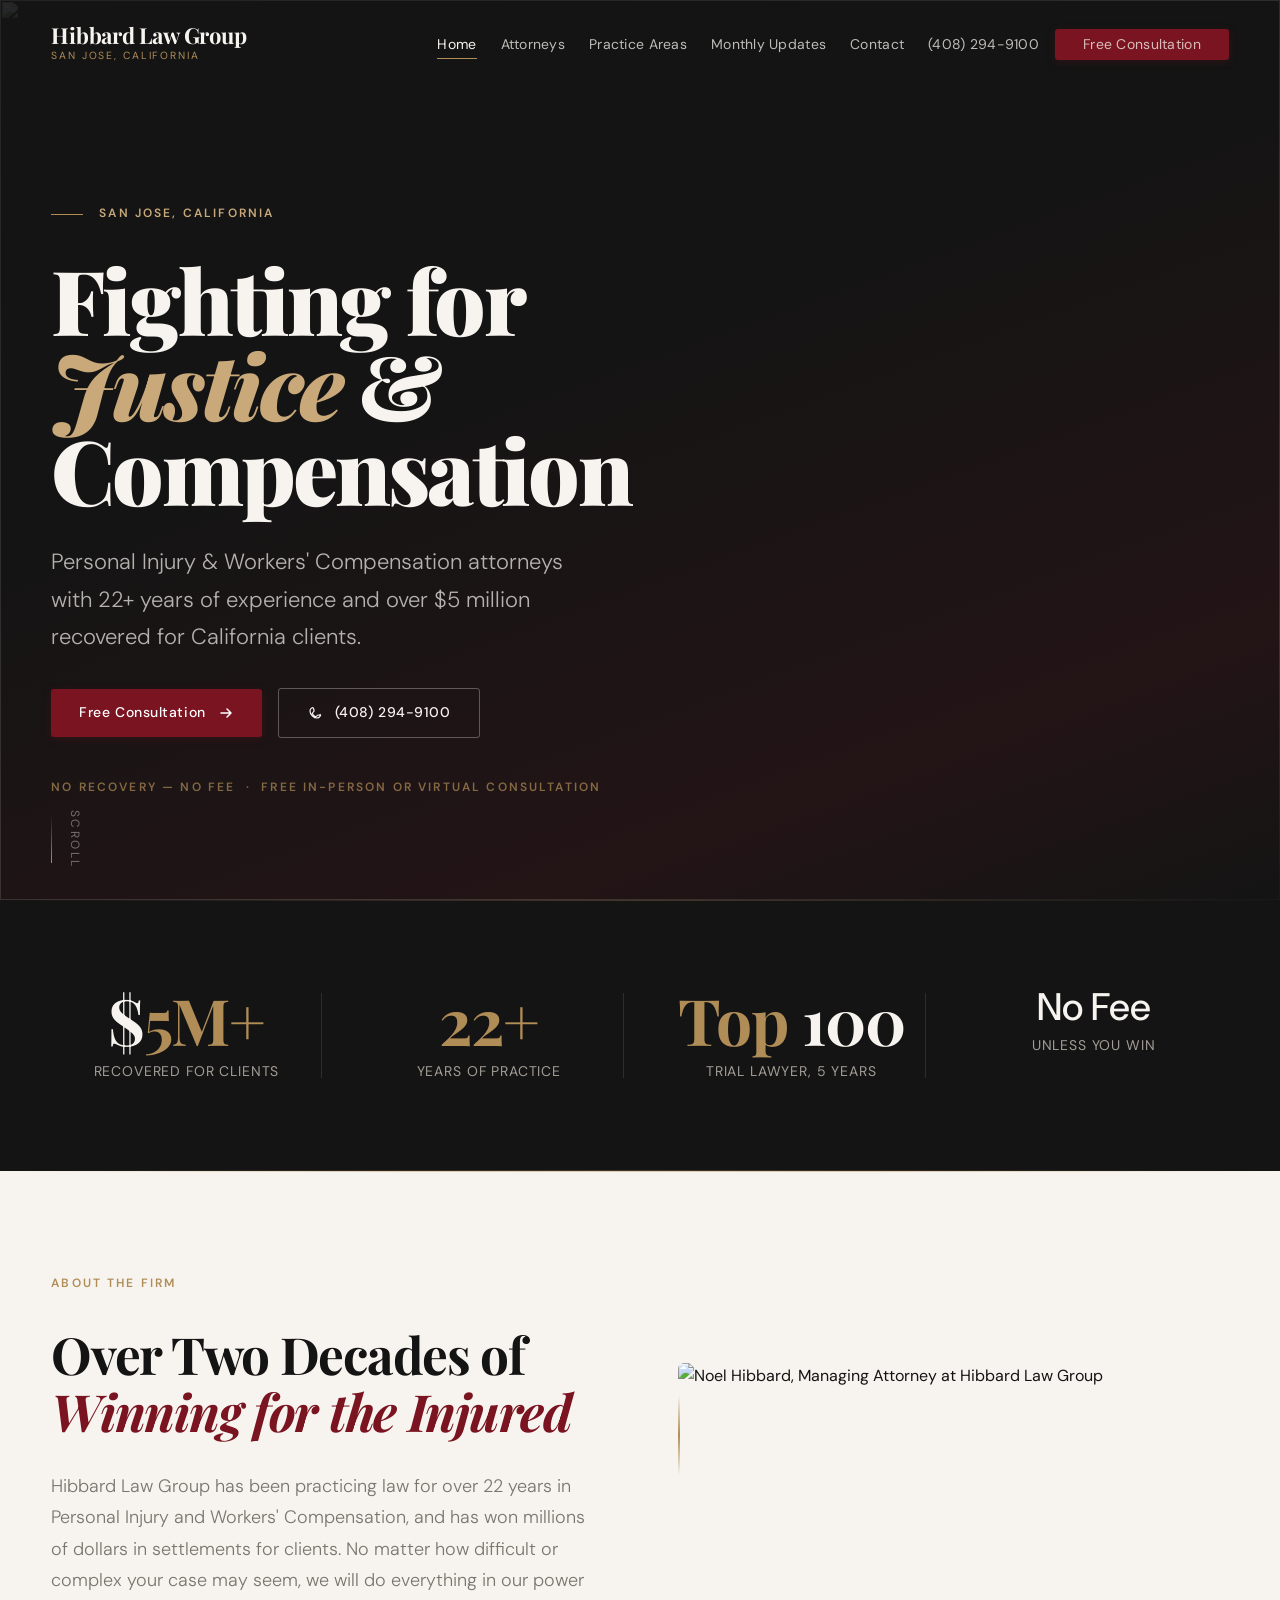
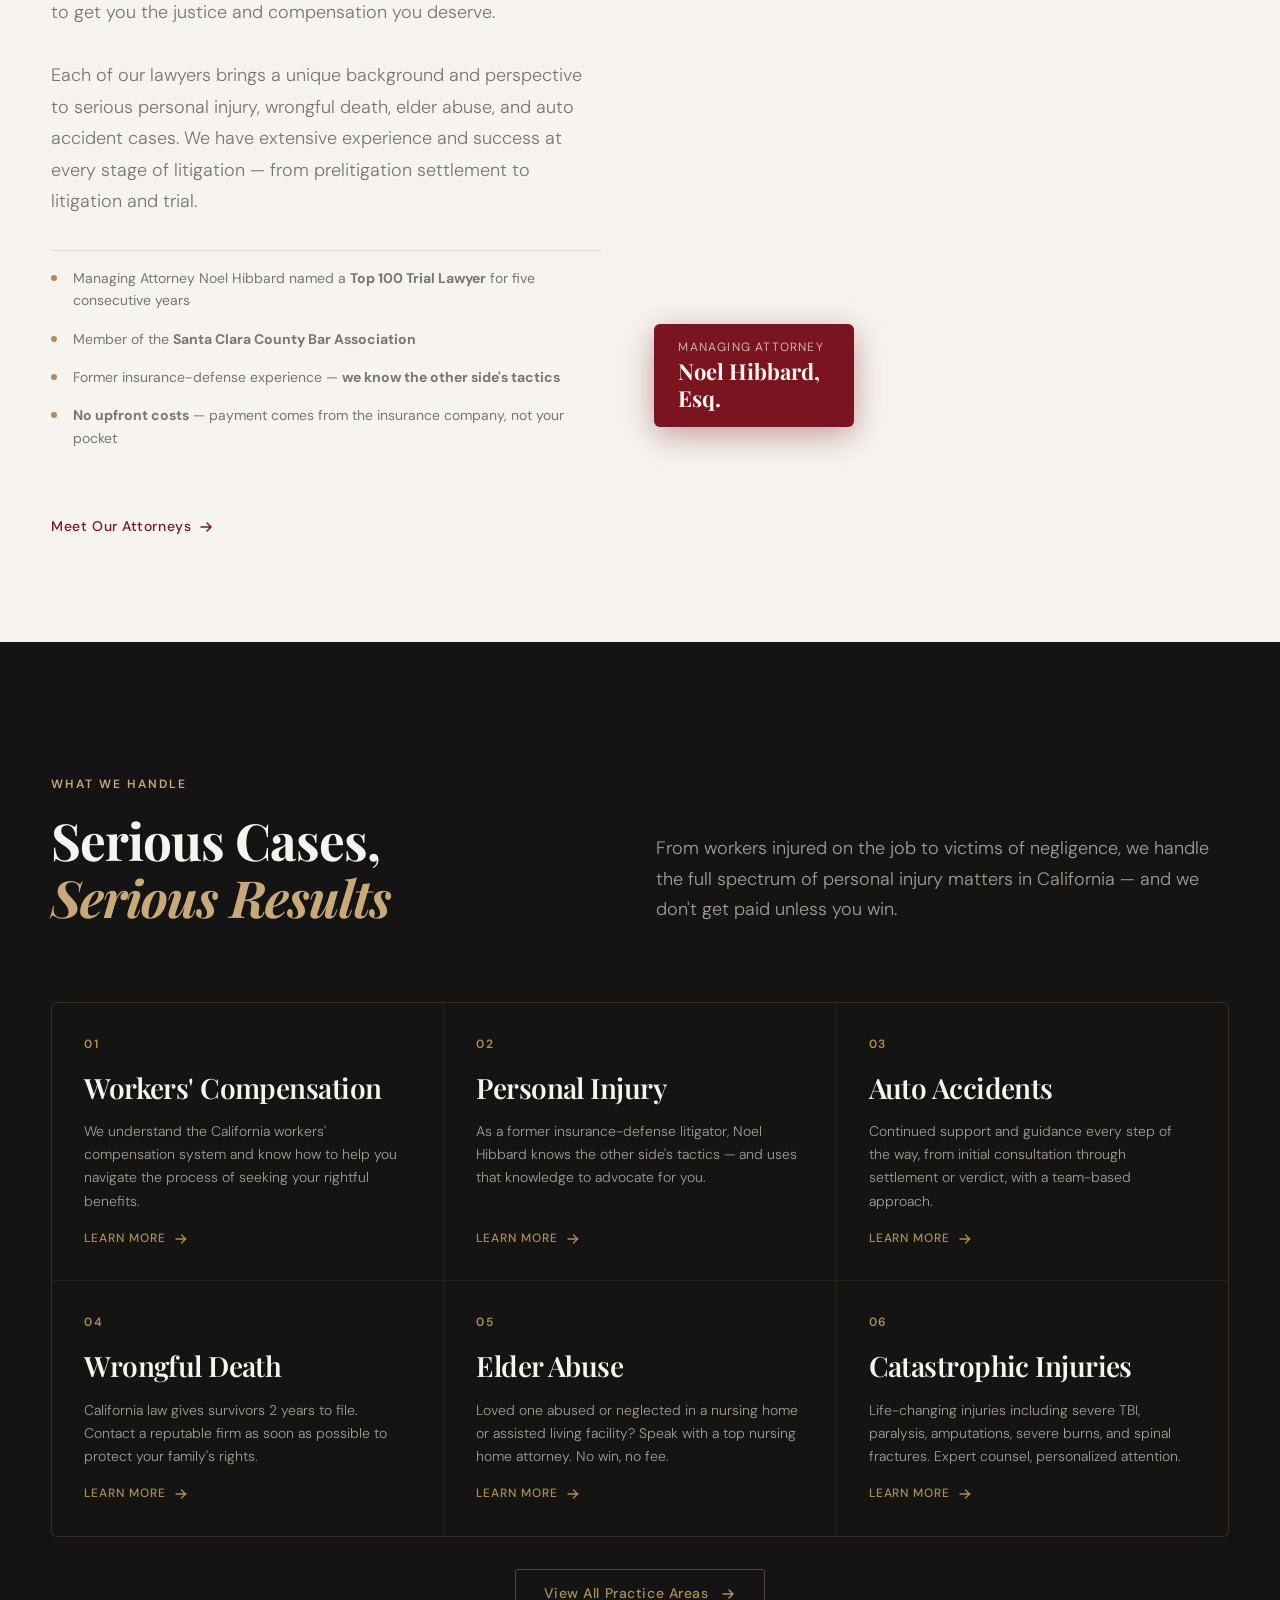
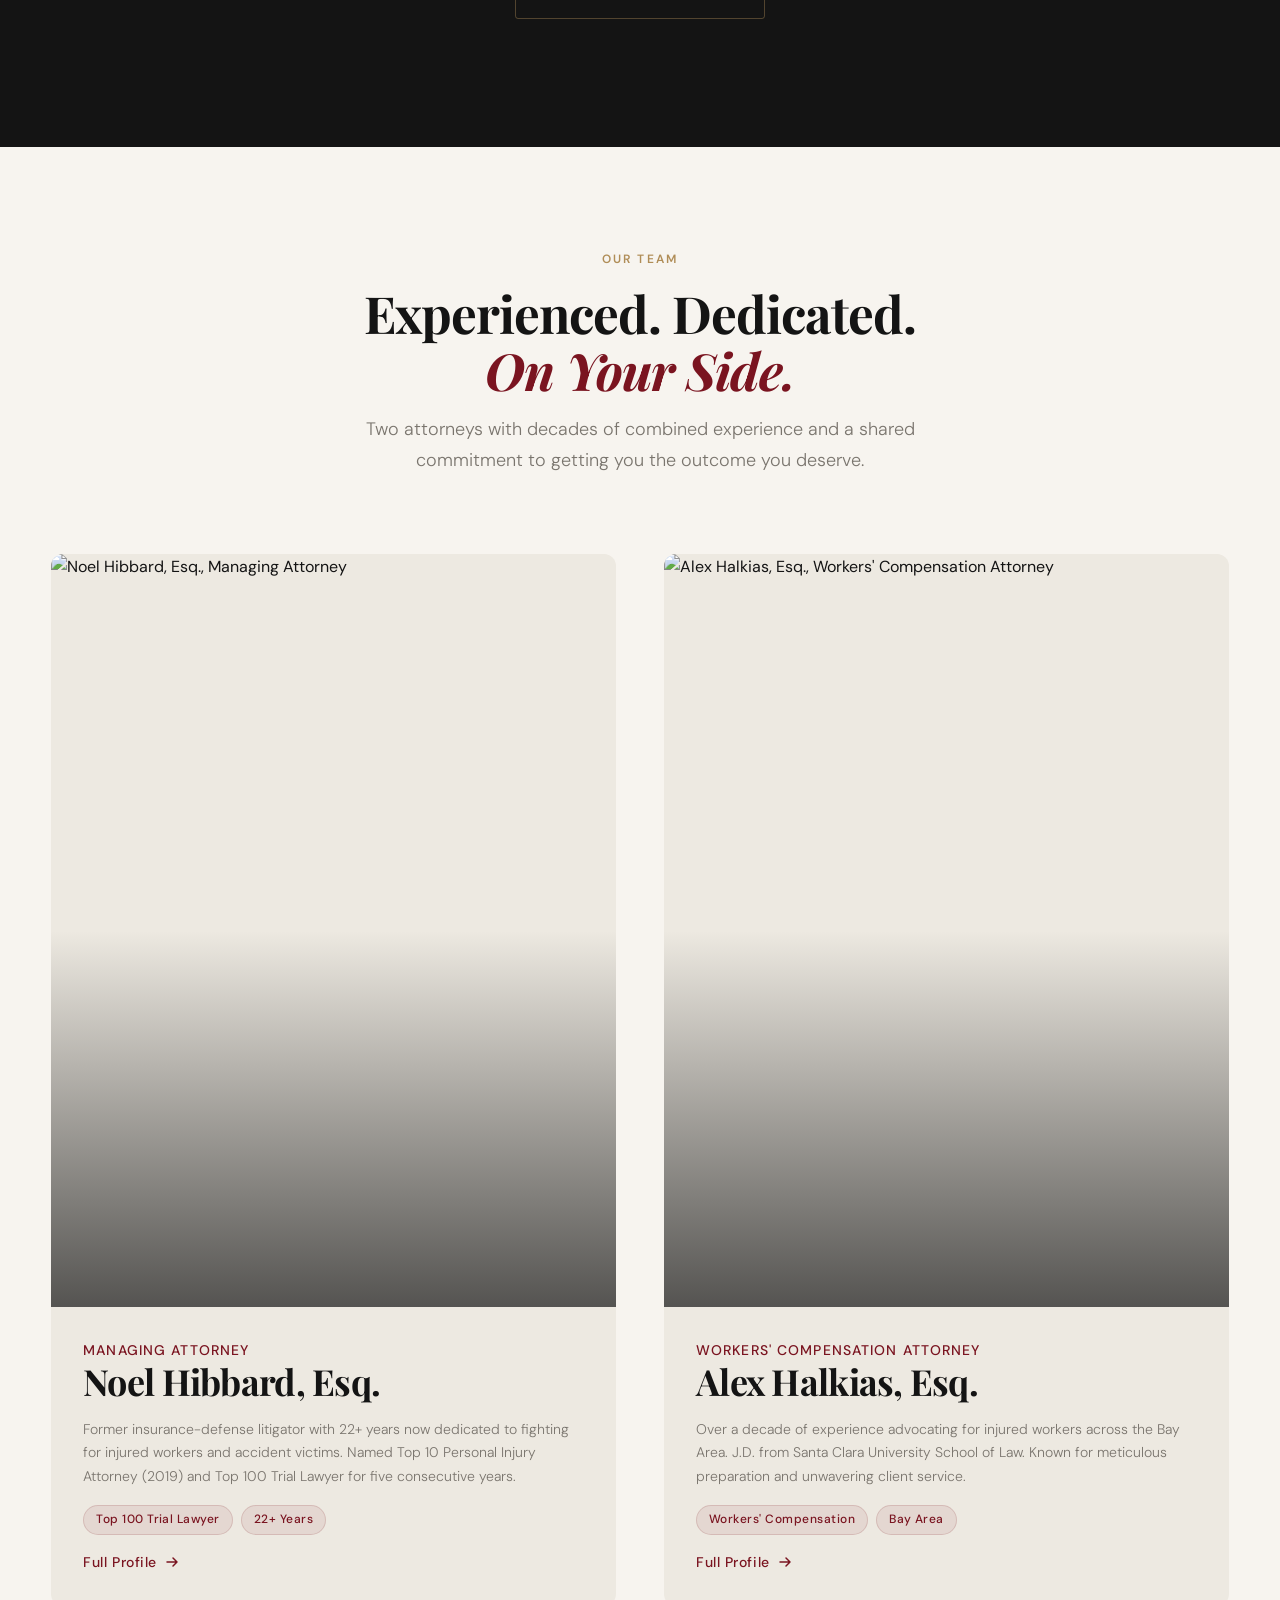
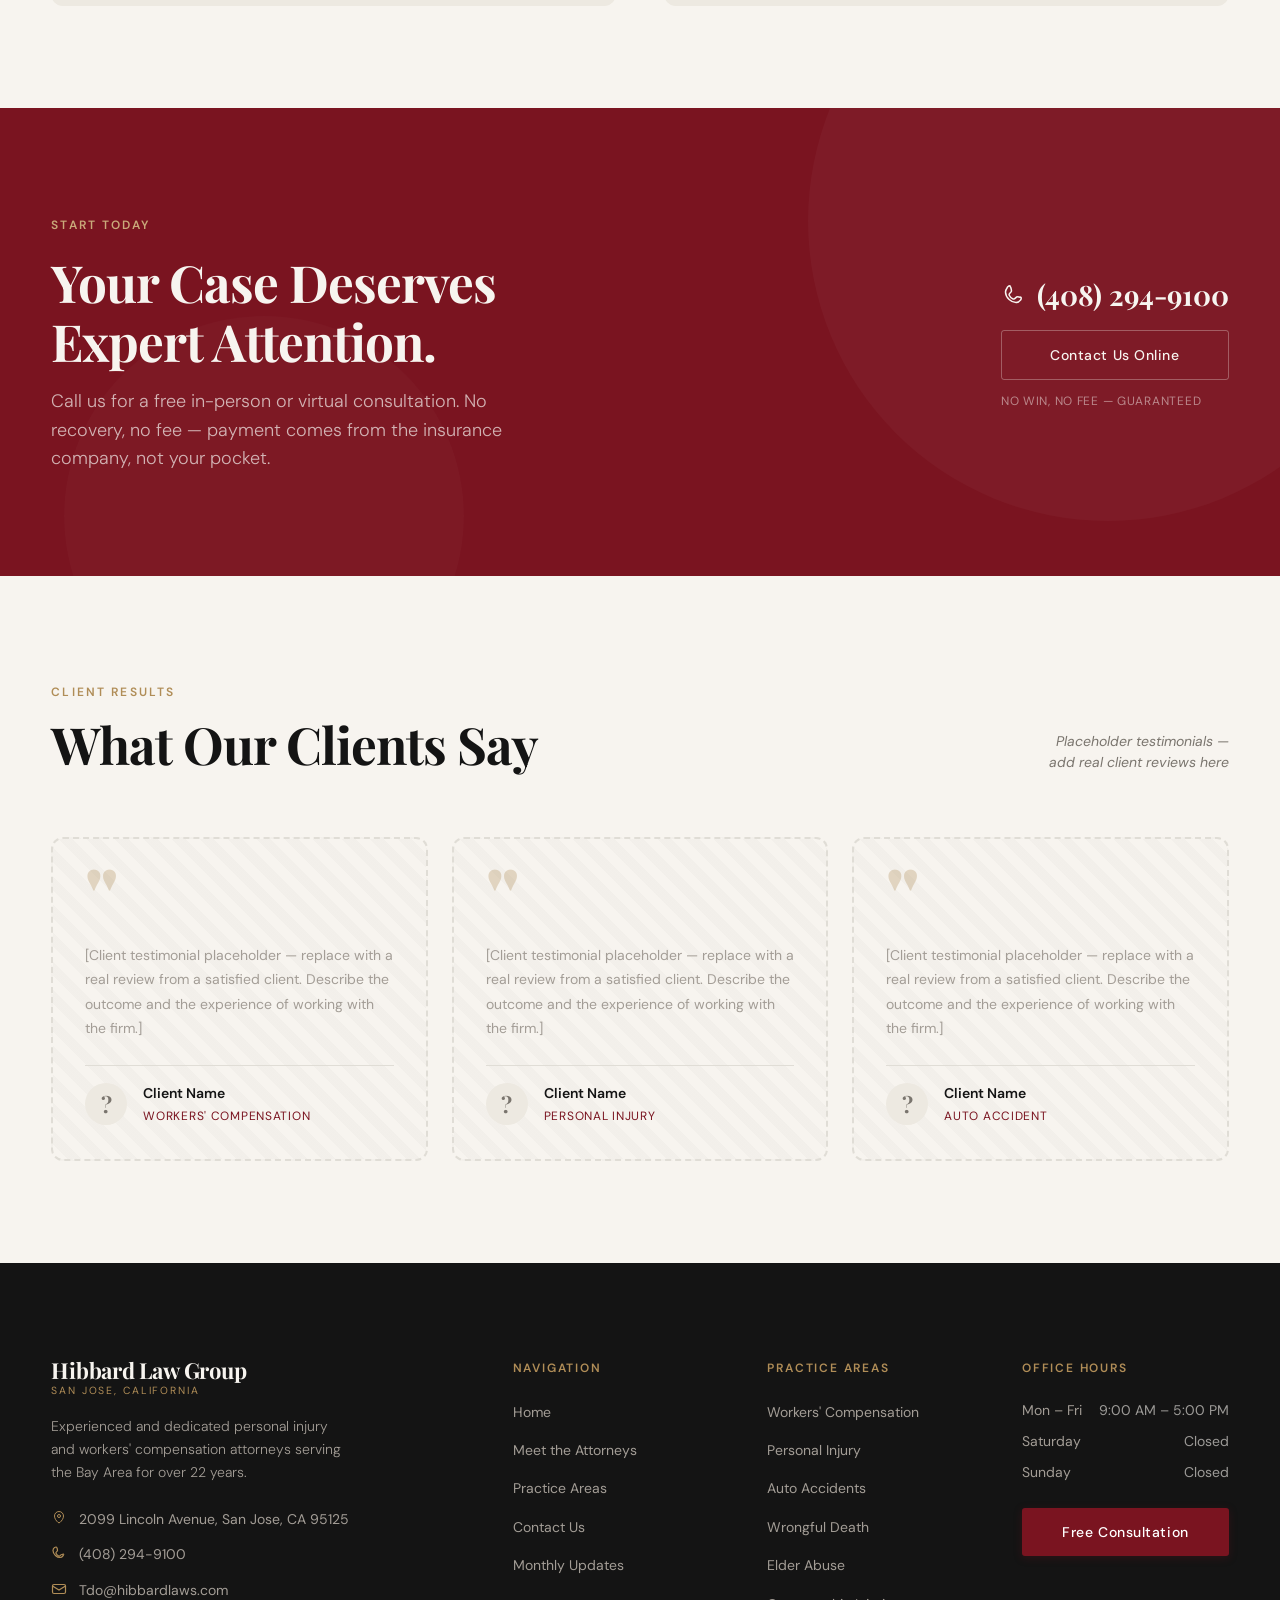
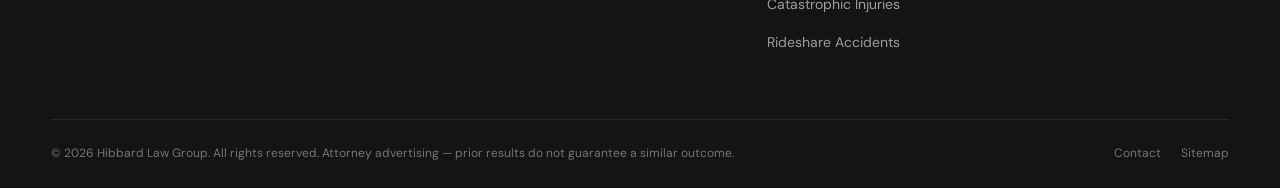
==== index.html @ 16dc1a07 "Add missing pages and Contact to nav - Create 3 missing blog article pages (car accident, Top 100 aw" ====
<!DOCTYPE html>
<html lang="en">
<head>
  <meta charset="UTF-8" />
  <meta name="viewport" content="width=device-width, initial-scale=1.0" />
  <meta http-equiv="X-UA-Compatible" content="IE=edge" />

  <title>Hibbard Law Group | Personal Injury &amp; Workers' Compensation — San Jose, CA</title>
  <meta name="description" content="Hibbard Law Group — 22+ years fighting for injured workers and accident victims in San Jose, California. Over $5 million recovered. Free consultation. No fee unless you win." />

  <!-- Open Graph -->
  <meta property="og:type"        content="website" />
  <meta property="og:url"         content="https://hibbardlaws.com/" />
  <meta property="og:title"       content="Hibbard Law Group | Personal Injury &amp; Workers' Compensation" />
  <meta property="og:description" content="22+ years fighting for injured workers and accident victims in San Jose, CA. Over $5M recovered. Free consultation." />
  <meta property="og:image"       content="https://img1.wsimg.com/isteam/ip/673ad72d-0a72-48b0-9adf-d62e53914345/Screenshot%202024-09-29%20at%209.07.46%E2%80%AFAM.png" />

  <!-- Twitter Card -->
  <meta name="twitter:card"        content="summary_large_image" />
  <meta name="twitter:title"       content="Hibbard Law Group | Personal Injury &amp; Workers' Compensation" />
  <meta name="twitter:description" content="22+ years fighting for injured workers in San Jose, CA. Over $5M recovered. Free consultation." />

  <link rel="canonical" href="https://hibbardlaws.com/" />

  <!-- Favicon (replace with actual) -->
  <link rel="icon" type="image/svg+xml" href="data:image/svg+xml,<svg xmlns='http://www.w3.org/2000/svg' viewBox='0 0 100 100'><rect width='100' height='100' rx='8' fill='%237A1420'/><text y='.9em' font-size='80' text-anchor='middle' x='50' fill='white' font-family='Georgia,serif' font-weight='700'>H</text></svg>" />

  <!-- CSS -->
  <link rel="stylesheet" href="assets/css/styles.css" />

  <!-- JSON-LD Schema -->
  <script type="application/ld+json">
  {
    "@context": "https://schema.org",
    "@type": "LegalService",
    "name": "Hibbard Law Group",
    "description": "Personal Injury and Workers' Compensation law firm serving the San Jose Bay Area for over 22 years.",
    "url": "https://hibbardlaws.com",
    "telephone": "+1-408-294-9100",
    "email": "Tdo@hibbardlaws.com",
    "address": {
      "@type": "PostalAddress",
      "streetAddress": "2099 Lincoln Avenue",
      "addressLocality": "San Jose",
      "addressRegion": "CA",
      "postalCode": "95125",
      "addressCountry": "US"
    },
    "openingHoursSpecification": [
      {
        "@type": "OpeningHoursSpecification",
        "dayOfWeek": ["Monday","Tuesday","Wednesday","Thursday","Friday"],
        "opens": "09:00",
        "closes": "17:00"
      }
    ],
    "areaServed": {
      "@type": "State",
      "name": "California"
    },
    "priceRange": "No Win, No Fee",
    "knowsAbout": ["Personal Injury","Workers Compensation","Wrongful Death","Auto Accidents","Elder Abuse"],
    "founder": {
      "@type": "Attorney",
      "name": "Noel Hibbard",
      "honorificSuffix": "Esq."
    }
  }
  </script>
</head>
<body>

  <!-- Custom Cursor -->

  </div>

  <!-- ── HEADER ── -->
  <header class="site-header" role="banner">
    <div class="container">
      <div class="site-header__inner">

        <a href="/" class="site-header__logo" aria-label="Hibbard Law Group — Home">
          <span class="logo-wordmark">Hibbard Law Group</span>
          <span class="logo-sub">San Jose, California</span>
        </a>

        <nav class="site-nav" aria-label="Primary navigation">
          <ul class="nav-links" role="list">
            <li><a href="/">Home</a></li>

            <li class="nav-dropdown">
              <a href="/attorneys/" aria-haspopup="true">Attorneys</a>
              <div class="nav-dropdown__menu" role="menu">
                <a href="/attorneys/#noel" role="menuitem">Noel Hibbard, Esq.</a>
                <a href="/attorneys/#alex" role="menuitem">Alex Halkias, Esq.</a>
              </div>
            </li>

            <li class="nav-dropdown">
              <a href="/practice-areas/" aria-haspopup="true">Practice Areas</a>
              <div class="nav-dropdown__menu" role="menu">
                <a href="/practice-areas/#workers-comp" role="menuitem">Workers' Compensation</a>
                <a href="/practice-areas/#personal-injury" role="menuitem">Personal Injuries</a>
              </div>
            </li>

            <li><a href="/blog/">Monthly Updates</a></li>
            <li><a href="/contact/">Contact</a></li>

          <div class="header-cta">
            <a href="tel:+14082949100" class="header-phone" aria-label="Call Hibbard Law Group">(408) 294-9100</a>
            <a href="/contact/" class="btn btn--primary">Free Consultation</a>
          </div>

          <button class="hamburger" aria-label="Open navigation menu" aria-expanded="false" aria-controls="mobile-nav">
            <span class="hamburger__line" aria-hidden="true"></span>
            <span class="hamburger__line" aria-hidden="true"></span>
            <span class="hamburger__line" aria-hidden="true"></span>
          </button>
        </nav>

      </div>
    </div>
  </header>

  <!-- ── MOBILE NAV ── -->
  <div class="mobile-nav" id="mobile-nav" role="dialog" aria-label="Navigation menu">
    <div class="mobile-nav__backdrop"></div>
    <div class="mobile-nav__panel">
      <nav aria-label="Mobile navigation">
        <ul class="mobile-nav__links" role="list">
          <li>
            <a href="/" class="mobile-nav__link">Home</a>
          </li>
          <li>
            <a href="/attorneys/" class="mobile-nav__link">Attorneys</a>
            <div class="mobile-nav__sub">
              <a href="/attorneys/#noel">Noel Hibbard, Esq.</a>
              <a href="/attorneys/#alex">Alex Halkias, Esq.</a>
            </div>
          </li>
          <li>
            <a href="/practice-areas/" class="mobile-nav__link">Practice Areas</a>
            <div class="mobile-nav__sub">
              <a href="/practice-areas/#workers-comp">Workers' Compensation</a>
              <a href="/practice-areas/#personal-injury">Personal Injuries</a>
            </div>
          </li>
          <li>
            <a href="/blog/" class="mobile-nav__link">Monthly Updates</a>
          </li>
          <li>
            <a href="/contact/" class="mobile-nav__link">Contact</a>
          </li>
        </ul>
      </nav>
      <div class="mobile-nav__footer">
        <a href="tel:+14082949100">(408) 294-9100</a>
        <a href="/contact/" class="btn btn--primary" style="width:100%;justify-content:center;">Free Consultation</a>
      </div>
    </div>
  </div>

  <main id="main-content">

    <!-- ── HERO ── -->
    <section class="hero" aria-label="Hero">
      <div class="hero__bg">
        <!-- Replace with high-resolution firm photo -->
        <img
          class="hero__bg-img"
          src="https://img1.wsimg.com/isteam/ip/673ad72d-0a72-48b0-9adf-d62e53914345/Screenshot%202024-09-29%20at%209.07.46%E2%80%AFAM.png"
          alt=""
          role="presentation"
          loading="eager"
        />
        <div class="hero__bg-gradient" aria-hidden="true"></div>
      </div>

      <div class="hero__content">
        <div class="container">
          <div class="hero__inner">

            <div class="hero__eyebrow hero-reveal">
              <span class="eyebrow eyebrow--light">San Jose, California</span>
            </div>

            <h1 class="hero__headline hero-reveal">
              Fighting for<br />
              <em>Justice</em> &amp;<br />
              Compensation
            </h1>

            <p class="hero__subhead hero-reveal">
              Personal Injury &amp; Workers' Compensation attorneys with 22+ years of experience and over $5&nbsp;million recovered for California clients.
            </p>

            <div class="hero__cta hero-reveal">
              <a href="/contact/" class="btn btn--primary">
                Free Consultation
                <svg width="16" height="16" viewBox="0 0 16 16" fill="none" aria-hidden="true">
                  <path d="M3 8h10M9 4l4 4-4 4" stroke="currentColor" stroke-width="1.5" stroke-linecap="round" stroke-linejoin="round"/>
                </svg>
              </a>
              <a href="tel:+14082949100" class="btn btn--ghost">
                <svg width="16" height="16" viewBox="0 0 16 16" fill="none" aria-hidden="true">
                  <path d="M13.5 10.5c-.8-.3-1.6-.5-2.4-.5-.4 0-.7.3-1.2.8-.5.5-.8.8-1.2.8-.1 0-.3 0-.5-.1C7 11 6 10 5.5 8.8c-.1-.2-.1-.4-.1-.5 0-.4.3-.7.8-1.2.5-.5.8-.8.8-1.2 0-.8-.2-1.6-.5-2.4-.3-.7-.9-1-.5-1-.5 0-1 .2-1.4.6C3.9 3.5 3 4.5 3 6c0 3.9 4.1 7 7 7 1.5 0 2.5-.9 3-1.6.4-.4.5-.9.5-1.4 0 .5-.3-1-.5-.5z" stroke="currentColor" stroke-width="1.2" stroke-linecap="round" stroke-linejoin="round"/>
                </svg>
                (408) 294-9100
              </a>
            </div>

            <p class="eyebrow hero-reveal" style="color:rgba(176,141,87,0.7);margin-top:0.5rem;">
              No Recovery — No Fee &nbsp;·&nbsp; Free In-Person or Virtual Consultation
            </p>

          </div>
        </div>
      </div>

      <div class="hero__scroll" aria-hidden="true">
        <div class="hero__scroll-line"></div>
        <span class="hero__scroll-text">Scroll</span>
      </div>
    </section>

    <!-- ── STATS BAND ── -->
    <section class="stats-band" aria-label="Firm statistics">
      <div class="container">
        <div class="stats-grid gsap-stagger">

          <div class="stat-item gsap-stagger-child">
            <div class="stat-number">
              $<span data-count="5" data-suffix="M+" data-decimals="0">0</span>
            </div>
            <div class="stat-label">Recovered for Clients</div>
          </div>

          <div class="stat-item gsap-stagger-child">
            <div class="stat-number">
              <span data-count="22" data-suffix="+" data-decimals="0">0</span>
            </div>
            <div class="stat-label">Years of Practice</div>
          </div>

          <div class="stat-item gsap-stagger-child">
            <div class="stat-number">
              <span class="text-gold">Top</span>&nbsp;100
            </div>
            <div class="stat-label">Trial Lawyer, 5 Years</div>
          </div>

          <div class="stat-item gsap-stagger-child">
            <div class="stat-number" style="font-size:clamp(1.5rem,3vw,2.5rem);font-family:var(--sans);font-weight:500;letter-spacing:0;">No Fee</div>
            <div class="stat-label">Unless You Win</div>
          </div>

        </div>
      </div>
    </section>

    <!-- ── GOLD HAIRLINE ── -->
    <div class="hairline gsap-hairline" aria-hidden="true"></div>

    <!-- ── ABOUT ── -->
    <section class="about section" id="about" aria-labelledby="about-heading">
      <div class="container">
        <div class="about__grid">

          <div class="about__text-col">
            <span class="eyebrow gsap-reveal">About the Firm</span>

            <h2 class="about__headline gsap-reveal" id="about-heading">
              Over Two Decades of<br />
              <em>Winning for the Injured</em>
            </h2>

            <p class="about__body gsap-reveal">
              Hibbard Law Group has been practicing law for over 22 years in Personal Injury and Workers' Compensation, and has won millions of dollars in settlements for clients. No matter how difficult or complex your case may seem, we will do everything in our power to get you the justice and compensation you deserve.
            </p>

            <p class="about__body gsap-reveal">
              Each of our lawyers brings a unique background and perspective to serious personal injury, wrongful death, elder abuse, and auto accident cases. We have extensive experience and success at every stage of litigation — from prelitigation settlement to litigation and trial.
            </p>

            <div class="about__distinctions gsap-stagger" aria-label="Firm distinctions">
              <div class="distinction-item gsap-stagger-child">
                <div class="distinction-item__bullet" aria-hidden="true"></div>
                <span class="distinction-item__text">Managing Attorney Noel Hibbard named a <strong>Top 100 Trial Lawyer</strong> for five consecutive years</span>
              </div>
              <div class="distinction-item gsap-stagger-child">
                <div class="distinction-item__bullet" aria-hidden="true"></div>
                <span class="distinction-item__text">Member of the <strong>Santa Clara County Bar Association</strong></span>
              </div>
              <div class="distinction-item gsap-stagger-child">
                <div class="distinction-item__bullet" aria-hidden="true"></div>
                <span class="distinction-item__text">Former insurance-defense experience — <strong>we know the other side's tactics</strong></span>
              </div>
              <div class="distinction-item gsap-stagger-child">
                <div class="distinction-item__bullet" aria-hidden="true"></div>
                <span class="distinction-item__text"><strong>No upfront costs</strong> — payment comes from the insurance company, not your pocket</span>
              </div>
            </div>

            <div style="margin-top:var(--sp-8);" class="gsap-reveal">
              <a href="/attorneys/" class="btn-arrow">
                Meet Our Attorneys
                <svg width="16" height="16" viewBox="0 0 16 16" fill="none" aria-hidden="true">
                  <path d="M3 8h10M9 4l4 4-4 4" stroke="currentColor" stroke-width="1.5" stroke-linecap="round" stroke-linejoin="round"/>
                </svg>
              </a>
            </div>
          </div>

          <div class="about__img-col gsap-reveal">
            <div class="about__gold-line" aria-hidden="true"></div>
            <div class="about__img-frame">
              <!-- Replace with professional firm photo -->
              <img
                src="https://img1.wsimg.com/isteam/ip/673ad72d-0a72-48b0-9adf-d62e53914345/Screenshot%202024-09-29%20at%208.15.20%E2%80%AFAM.png"
                alt="Noel Hibbard, Managing Attorney at Hibbard Law Group"
                loading="lazy"
              />
            </div>
            <div class="about__img-badge" style="position:absolute;bottom:var(--sp-6);left:calc(-1 * var(--sp-6));max-width:200px;">
              <small>Managing Attorney</small>
              Noel Hibbard, Esq.
            </div>
          </div>

        </div>
      </div>
    </section>

    <!-- ── PRACTICE AREAS ── -->
    <section class="practice section--lg" id="practice-areas" aria-labelledby="practice-heading">
      <div class="container">

        <div class="practice__header">
          <div>
            <span class="eyebrow eyebrow--light gsap-reveal">What We Handle</span>
            <h2 class="practice__headline gsap-reveal" id="practice-heading" style="color:var(--parchment);margin-top:var(--sp-4);">
              Serious Cases,<br /><em style="color:var(--gold-light);">Serious Results</em>
            </h2>
          </div>
          <p class="practice__desc gsap-reveal">
            From workers injured on the job to victims of negligence, we handle the full spectrum of personal injury matters in California — and we don't get paid unless you win.
          </p>
        </div>

        <div class="practice-grid gsap-stagger" role="list">

          <article class="practice-card gsap-stagger-child" role="listitem">
            <div class="practice-card__num">01</div>
            <h3 class="practice-card__title">Workers' Compensation</h3>
            <p class="practice-card__body">We understand the California workers' compensation system and know how to help you navigate the process of seeking your rightful benefits.</p>
            <a href="/practice-areas/#workers-comp" class="practice-card__link" aria-label="Learn more about Workers' Compensation">
              Learn more
              <svg width="14" height="14" viewBox="0 0 14 14" fill="none" aria-hidden="true">
                <path d="M2 7h10M7.5 3l4 4-4 4" stroke="currentColor" stroke-width="1.3" stroke-linecap="round" stroke-linejoin="round"/>
              </svg>
            </a>
          </article>

          <article class="practice-card gsap-stagger-child" role="listitem">
            <div class="practice-card__num">02</div>
            <h3 class="practice-card__title">Personal Injury</h3>
            <p class="practice-card__body">As a former insurance-defense litigator, Noel Hibbard knows the other side's tactics — and uses that knowledge to advocate for you.</p>
            <a href="/practice-areas/#personal-injury" class="practice-card__link" aria-label="Learn more about Personal Injury">
              Learn more
              <svg width="14" height="14" viewBox="0 0 14 14" fill="none" aria-hidden="true">
                <path d="M2 7h10M7.5 3l4 4-4 4" stroke="currentColor" stroke-width="1.3" stroke-linecap="round" stroke-linejoin="round"/>
              </svg>
            </a>
          </article>

          <article class="practice-card gsap-stagger-child" role="listitem">
            <div class="practice-card__num">03</div>
            <h3 class="practice-card__title">Auto Accidents</h3>
            <p class="practice-card__body">Continued support and guidance every step of the way, from initial consultation through settlement or verdict, with a team-based approach.</p>
            <a href="/practice-areas/#auto" class="practice-card__link" aria-label="Learn more about Auto Accidents">
              Learn more
              <svg width="14" height="14" viewBox="0 0 14 14" fill="none" aria-hidden="true">
                <path d="M2 7h10M7.5 3l4 4-4 4" stroke="currentColor" stroke-width="1.3" stroke-linecap="round" stroke-linejoin="round"/>
              </svg>
            </a>
          </article>

          <article class="practice-card gsap-stagger-child" role="listitem">
            <div class="practice-card__num">04</div>
            <h3 class="practice-card__title">Wrongful Death</h3>
            <p class="practice-card__body">California law gives survivors 2 years to file. Contact a reputable firm as soon as possible to protect your family's rights.</p>
            <a href="/practice-areas/#wrongful-death" class="practice-card__link" aria-label="Learn more about Wrongful Death">
              Learn more
              <svg width="14" height="14" viewBox="0 0 14 14" fill="none" aria-hidden="true">
                <path d="M2 7h10M7.5 3l4 4-4 4" stroke="currentColor" stroke-width="1.3" stroke-linecap="round" stroke-linejoin="round"/>
              </svg>
            </a>
          </article>

          <article class="practice-card gsap-stagger-child" role="listitem">
            <div class="practice-card__num">05</div>
            <h3 class="practice-card__title">Elder Abuse</h3>
            <p class="practice-card__body">Loved one abused or neglected in a nursing home or assisted living facility? Speak with a top nursing home attorney. No win, no fee.</p>
            <a href="/practice-areas/#elder-abuse" class="practice-card__link" aria-label="Learn more about Elder Abuse">
              Learn more
              <svg width="14" height="14" viewBox="0 0 14 14" fill="none" aria-hidden="true">
                <path d="M2 7h10M7.5 3l4 4-4 4" stroke="currentColor" stroke-width="1.3" stroke-linecap="round" stroke-linejoin="round"/>
              </svg>
            </a>
          </article>

          <article class="practice-card gsap-stagger-child" role="listitem">
            <div class="practice-card__num">06</div>
            <h3 class="practice-card__title">Catastrophic Injuries</h3>
            <p class="practice-card__body">Life-changing injuries including severe TBI, paralysis, amputations, severe burns, and spinal fractures. Expert counsel, personalized attention.</p>
            <a href="/practice-areas/#catastrophic" class="practice-card__link" aria-label="Learn more about Catastrophic Injuries">
              Learn more
              <svg width="14" height="14" viewBox="0 0 14 14" fill="none" aria-hidden="true">
                <path d="M2 7h10M7.5 3l4 4-4 4" stroke="currentColor" stroke-width="1.3" stroke-linecap="round" stroke-linejoin="round"/>
              </svg>
            </a>
          </article>

        </div>

        <div style="margin-top:var(--sp-8);text-align:center;" class="gsap-reveal">
          <a href="/practice-areas/" class="btn btn--ghost" style="color:var(--gold);border-color:rgba(176,141,87,0.4);">
            View All Practice Areas
            <svg width="16" height="16" viewBox="0 0 16 16" fill="none" aria-hidden="true">
              <path d="M3 8h10M9 4l4 4-4 4" stroke="currentColor" stroke-width="1.5" stroke-linecap="round" stroke-linejoin="round"/>
            </svg>
          </a>
        </div>

      </div>
    </section>

    <!-- ── ATTORNEYS PREVIEW ── -->
    <section class="attorneys section" id="attorneys" aria-labelledby="attorneys-heading">
      <div class="container">

        <div class="attorneys__header">
          <span class="eyebrow">Our Team</span>
          <h2 class="gsap-reveal" id="attorneys-heading">Experienced. Dedicated.<br /><em style="color:var(--oxblood);">On Your Side.</em></h2>
          <p class="about__body gsap-reveal">
            Two attorneys with decades of combined experience and a shared commitment to getting you the outcome you deserve.
          </p>
        </div>

        <div class="attorney-cards gsap-stagger">

          <article class="attorney-card gsap-stagger-child">
            <div class="attorney-card__img">
              <!-- Replace with professional headshot -->
              <img
                src="https://img1.wsimg.com/isteam/ip/673ad72d-0a72-48b0-9adf-d62e53914345/Screenshot%202024-09-29%20at%208.15.20%E2%80%AFAM.png"
                alt="Noel Hibbard, Esq., Managing Attorney"
                loading="lazy"
              />
              <div class="attorney-card__img-overlay" aria-hidden="true"></div>
            </div>
            <div class="attorney-card__body">
              <div>
                <div class="attorney-card__title">Managing Attorney</div>
                <h3 class="attorney-card__name">Noel Hibbard, Esq.</h3>
              </div>
              <p class="attorney-card__bio">
                Former insurance-defense litigator with 22+ years now dedicated to fighting for injured workers and accident victims. Named Top 10 Personal Injury Attorney (2019) and Top 100 Trial Lawyer for five consecutive years.
              </p>
              <div style="display:flex;gap:var(--sp-2);flex-wrap:wrap;">
                <span class="attorney-card__tag">Top 100 Trial Lawyer</span>
                <span class="attorney-card__tag">22+ Years</span>
              </div>
              <a href="/attorneys/#noel" class="btn-arrow">
                Full Profile
                <svg width="16" height="16" viewBox="0 0 16 16" fill="none" aria-hidden="true">
                  <path d="M3 8h10M9 4l4 4-4 4" stroke="currentColor" stroke-width="1.5" stroke-linecap="round" stroke-linejoin="round"/>
                </svg>
              </a>
            </div>
          </article>

          <article class="attorney-card gsap-stagger-child">
            <div class="attorney-card__img">
              <!-- Replace with professional headshot -->
              <img
                src="https://img1.wsimg.com/isteam/ip/673ad72d-0a72-48b0-9adf-d62e53914345/Screenshot%202024-09-29%20at%2010.45.07%E2%80%AFAM.png"
                alt="Alex Halkias, Esq., Workers' Compensation Attorney"
                loading="lazy"
              />
              <div class="attorney-card__img-overlay" aria-hidden="true"></div>
            </div>
            <div class="attorney-card__body">
              <div>
                <div class="attorney-card__title">Workers' Compensation Attorney</div>
                <h3 class="attorney-card__name">Alex Halkias, Esq.</h3>
              </div>
              <p class="attorney-card__bio">
                Over a decade of experience advocating for injured workers across the Bay Area. J.D. from Santa Clara University School of Law. Known for meticulous preparation and unwavering client service.
              </p>
              <div style="display:flex;gap:var(--sp-2);flex-wrap:wrap;">
                <span class="attorney-card__tag">Workers' Compensation</span>
                <span class="attorney-card__tag">Bay Area</span>
              </div>
              <a href="/attorneys/#alex" class="btn-arrow">
                Full Profile
                <svg width="16" height="16" viewBox="0 0 16 16" fill="none" aria-hidden="true">
                  <path d="M3 8h10M9 4l4 4-4 4" stroke="currentColor" stroke-width="1.5" stroke-linecap="round" stroke-linejoin="round"/>
                </svg>
              </a>
            </div>
          </article>

        </div>

      </div>
    </section>

    <!-- ── CONSULTATION CTA ── -->
    <section class="consult-cta section" aria-labelledby="cta-heading">
      <div class="container">
        <div class="consult-cta__inner">
          <div class="gsap-reveal">
            <span class="eyebrow eyebrow--light">Start Today</span>
            <h2 class="consult-cta__headline" id="cta-heading" style="margin-top:var(--sp-4);">
              Your Case Deserves<br />Expert Attention.
            </h2>
            <p class="consult-cta__sub">
              Call us for a free in-person or virtual consultation. No recovery, no fee — payment comes from the insurance company, not your pocket.
            </p>
          </div>
          <div class="consult-cta__actions gsap-reveal">
            <a href="tel:+14082949100" class="consult-cta__phone" aria-label="Call us at (408) 294-9100">
              <svg width="24" height="24" viewBox="0 0 24 24" fill="none" aria-hidden="true">
                <path d="M20 14.5c-1.2-.4-2.4-.8-3.6-.8-.6 0-1.1.5-1.8 1.2-.7.7-1.2 1.2-1.8 1.2-.15 0-.45-.05-.75-.15C10.5 15.5 9 14 8.25 12.25c-.15-.3-.15-.6-.15-.75 0-.6.5-1.1 1.2-1.8.7-.7 1.2-1.2 1.2-1.8 0-1.2-.4-2.4-.8-3.6-.4-1.1-1.4-1.5-.75-1.5-.75 0-1.5.3-2.1.9C5.85 5.25 4.5 6.75 4.5 9c0 5.85 6.15 10.5 10.5 10.5 2.25 0 3.75-1.35 4.5-2.4.6-.6.75-1.35.75-2.1 0 .75-.5-1.5-.75-.75z" stroke="currentColor" stroke-width="1.5" stroke-linecap="round" stroke-linejoin="round"/>
              </svg>
              (408) 294-9100
            </a>
            <a href="/contact/" class="btn btn--ghost" style="width:100%;justify-content:center;">
              Contact Us Online
            </a>
            <span class="consult-cta__fee">No Win, No Fee — Guaranteed</span>
          </div>
        </div>
      </div>
    </section>

    <!-- ── TESTIMONIALS ── -->
    <section class="testimonials section" id="testimonials" aria-labelledby="testimonials-heading">
      <div class="container">

        <div class="testimonials__header">
          <div>
            <span class="eyebrow gsap-reveal">Client Results</span>
            <h2 class="gsap-reveal" id="testimonials-heading" style="margin-top:var(--sp-3);">What Our Clients Say</h2>
          </div>
          <p class="testimonials__note">
            <!-- CLIENT: Replace placeholder slots with real testimonials -->
            Placeholder testimonials — add real client reviews here
          </p>
        </div>

        <div class="testimonial-grid gsap-stagger">

          <!-- PLACEHOLDER SLOT 1: Replace with real client testimonial -->
          <div class="testimonial-card testimonial-placeholder gsap-stagger-child" aria-label="Testimonial placeholder 1">
            <div class="testimonial-card__quote-mark" aria-hidden="true">"</div>
            <p class="testimonial-card__text">
              [Client testimonial placeholder — replace with a real review from a satisfied client. Describe the outcome and the experience of working with the firm.]
            </p>
            <div class="testimonial-card__footer">
              <div class="testimonial-card__avatar" aria-hidden="true">?</div>
              <div class="testimonial-card__author">
                <span class="testimonial-card__name">Client Name</span>
                <span class="testimonial-card__case">Workers' Compensation</span>
              </div>
            </div>
          </div>

          <!-- PLACEHOLDER SLOT 2: Replace with real client testimonial -->
          <div class="testimonial-card testimonial-placeholder gsap-stagger-child" aria-label="Testimonial placeholder 2">
            <div class="testimonial-card__quote-mark" aria-hidden="true">"</div>
            <p class="testimonial-card__text">
              [Client testimonial placeholder — replace with a real review from a satisfied client. Describe the outcome and the experience of working with the firm.]
            </p>
            <div class="testimonial-card__footer">
              <div class="testimonial-card__avatar" aria-hidden="true">?</div>
              <div class="testimonial-card__author">
                <span class="testimonial-card__name">Client Name</span>
                <span class="testimonial-card__case">Personal Injury</span>
              </div>
            </div>
          </div>

          <!-- PLACEHOLDER SLOT 3: Replace with real client testimonial -->
          <div class="testimonial-card testimonial-placeholder gsap-stagger-child" aria-label="Testimonial placeholder 3">
            <div class="testimonial-card__quote-mark" aria-hidden="true">"</div>
            <p class="testimonial-card__text">
              [Client testimonial placeholder — replace with a real review from a satisfied client. Describe the outcome and the experience of working with the firm.]
            </p>
            <div class="testimonial-card__footer">
              <div class="testimonial-card__avatar" aria-hidden="true">?</div>
              <div class="testimonial-card__author">
                <span class="testimonial-card__name">Client Name</span>
                <span class="testimonial-card__case">Auto Accident</span>
              </div>
            </div>
          </div>

        </div>

      </div>
    </section>

  </main>

  <!-- ── FOOTER ── -->
  <footer class="site-footer" role="contentinfo">
    <div class="container">
      <div class="footer__top">

        <div class="footer__brand">
          <a href="/" class="site-header__logo" aria-label="Hibbard Law Group Home">
            <span class="logo-wordmark">Hibbard Law Group</span>
            <span class="logo-sub">San Jose, California</span>
          </a>
          <p class="footer__tagline">
            Experienced and dedicated personal injury and workers' compensation attorneys serving the Bay Area for over 22 years.
          </p>
          <div class="footer__contact">
            <div class="footer__contact-item">
              <svg class="footer__contact-icon" width="16" height="16" viewBox="0 0 16 16" fill="none" aria-hidden="true">
                <path d="M8 1.5A4.5 4.5 0 0 1 12.5 6c0 2.5-1.8 4.9-3.5 6.4a1.5 1.5 0 0 1-2 0C5.3 10.9 3.5 8.5 3.5 6A4.5 4.5 0 0 1 8 1.5zm0 3a1.5 1.5 0 1 0 0 3 1.5 1.5 0 0 0 0-3z" stroke="currentColor" stroke-width="1" fill="none"/>
              </svg>
              <span class="footer__contact-text">2099 Lincoln Avenue, San Jose, CA 95125</span>
            </div>
            <div class="footer__contact-item">
              <svg class="footer__contact-icon" width="16" height="16" viewBox="0 0 16 16" fill="none" aria-hidden="true">
                <path d="M13 10c-.8-.3-1.6-.5-2.4-.5-.4 0-.7.3-1.2.8-.5.5-.8.8-1.2.8-.1 0-.3 0-.5-.1C6.5 10.5 5.5 9.5 5 8.3c-.1-.2-.1-.4-.1-.5 0-.4.3-.7.8-1.2.5-.5.8-.8.8-1.2 0-.8-.2-1.6-.5-2.4C5.7 2.3 5.1 2 5 2c-.5 0-1 .2-1.4.6C3 3 2 4 2 5.5c0 3.9 4.1 7 7 7 1.5 0 2.5-.9 3-1.6.4-.4.5-.9.5-1.4 0 .5-.3-1-.5-.5z" stroke="currentColor" stroke-width="1.2" stroke-linecap="round"/>
              </svg>
              <a href="tel:+14082949100" class="footer__contact-link">(408) 294-9100</a>
            </div>
            <div class="footer__contact-item">
              <svg class="footer__contact-icon" width="16" height="16" viewBox="0 0 16 16" fill="none" aria-hidden="true">
                <rect x="1.5" y="3.5" width="13" height="9" rx="1.5" stroke="currentColor" stroke-width="1.2"/>
                <path d="M1.5 5l6.5 4 6.5-4" stroke="currentColor" stroke-width="1.2" stroke-linecap="round"/>
              </svg>
              <a href="#" class="footer__contact-link" data-email data-user="Tdo" data-domain="hibbardlaws.com" aria-label="Email Hibbard Law Group">Tdo@hibbardlaws.com</a>
            </div>
          </div>
        </div>

        <div>
          <div class="footer__col-title">Navigation</div>
          <ul class="footer__links" role="list">
            <li><a href="/">Home</a></li>
            <li><a href="/attorneys/">Meet the Attorneys</a></li>
            <li><a href="/practice-areas/">Practice Areas</a></li>
            <li><a href="/contact/">Contact Us</a></li>
            <li><a href="/blog/">Monthly Updates</a></li>
        </div>

        <div>
          <div class="footer__col-title">Practice Areas</div>
          <ul class="footer__links" role="list">
            <li><a href="/practice-areas/#workers-comp">Workers' Compensation</a></li>
            <li><a href="/practice-areas/#personal-injury">Personal Injury</a></li>
            <li><a href="/practice-areas/#auto">Auto Accidents</a></li>
            <li><a href="/practice-areas/#wrongful-death">Wrongful Death</a></li>
            <li><a href="/practice-areas/#elder-abuse">Elder Abuse</a></li>
            <li><a href="/practice-areas/#catastrophic">Catastrophic Injuries</a></li>
            <li><a href="/practice-areas/#rideshare">Rideshare Accidents</a></li>
          </ul>
        </div>

        <div>
          <div class="footer__col-title">Office Hours</div>
          <div class="footer__hours">
            <div class="footer__hours-row">
              <span class="footer__hours-day">Mon – Fri</span>
              <span class="footer__hours-time">9:00 AM – 5:00 PM</span>
            </div>
            <div class="footer__hours-row">
              <span class="footer__hours-day">Saturday</span>
              <span class="footer__hours-time">Closed</span>
            </div>
            <div class="footer__hours-row">
              <span class="footer__hours-day">Sunday</span>
              <span class="footer__hours-time">Closed</span>
            </div>
          </div>
          <div style="margin-top:var(--sp-6);">
            <a href="/contact/" class="btn btn--primary" style="width:100%;justify-content:center;font-size:var(--text-sm);">
              Free Consultation
            </a>
          </div>
        </div>

      </div>

      <div class="footer__bottom">
        <p class="footer__copyright">
          &copy; <span id="year"></span> Hibbard Law Group. All rights reserved. Attorney advertising — prior results do not guarantee a similar outcome.
        </p>
        <div class="footer__legal-links">
          <a href="/contact/">Contact</a>
          <a href="/sitemap.xml">Sitemap</a>
        </div>
      </div>

    </div>
  </footer>

  <!-- ── FLOATING CTA (Mobile) ── -->
  <a href="/contact/" class="floating-cta btn btn--primary" aria-label="Get a free consultation">
    Free Consultation
  </a>

  <!-- ── SCRIPTS ── -->
  <!-- Lenis smooth scroll -->
  <!-- GSAP -->
  <script src="https://cdnjs.cloudflare.com/ajax/libs/gsap/3.12.5/gsap.min.js"></script>
  <script src="https://cdnjs.cloudflare.com/ajax/libs/gsap/3.12.5/ScrollTrigger.min.js"></script>
  <!-- Main JS -->
  <script src="assets/js/main.js"></script>
  <!-- Footer year -->
  <script>document.getElementById('year').textContent = new Date().getFullYear();</script>
</body>
</html>
---- assets/css/styles.css ----
/* ============================================================
   HIBBARD LAW GROUP — Design System
   ============================================================ */

/* ── Google Fonts ── */
@import url('https://fonts.googleapis.com/css2?family=Playfair+Display:ital,wght@0,400;0,500;0,600;0,700;0,900;1,400;1,600;1,900&family=DM+Sans:ital,opsz,wght@0,9..40,300;0,9..40,400;0,9..40,500;0,9..40,600;1,9..40,300;1,9..40,400&display=swap');

/* ── Design Tokens ── */
:root {
  /* Colors */
  --ink:           #141414;
  --ink-60:        rgba(20,20,20,0.6);
  --ink-20:        rgba(20,20,20,0.12);
  --oxblood:       #7A1420;
  --oxblood-deep:  #5C0F18;
  --oxblood-muted: #9B2232;
  --gold:          #B08D57;
  --gold-light:    #C9A97A;
  --parchment:     #F7F4EF;
  --parchment-mid: #EDE9E1;
  --parchment-dark:#E0DDD6;
  --white:         #FFFFFF;
  --muted:         #7A756E;
  --muted-light:   #A39D96;

  /* Typography */
  --serif:  'Playfair Display', Georgia, 'Times New Roman', serif;
  --sans:   'DM Sans', -apple-system, BlinkMacSystemFont, 'Segoe UI', sans-serif;

  /* Type Scale */
  --text-xs:   0.75rem;     /* 12px */
  --text-sm:   0.875rem;    /* 14px */
  --text-base: 1rem;        /* 16px */
  --text-md:   1.125rem;    /* 18px */
  --text-lg:   1.375rem;    /* 22px */
  --text-xl:   1.75rem;     /* 28px */
  --text-2xl:  2.25rem;     /* 36px */
  --text-3xl:  3rem;        /* 48px */
  --text-4xl:  4rem;        /* 64px */
  --text-5xl:  5.5rem;      /* 88px */
  --text-6xl:  7rem;        /* 112px */

  /* Spacing */
  --sp-1:  0.25rem;
  --sp-2:  0.5rem;
  --sp-3:  0.75rem;
  --sp-4:  1rem;
  --sp-5:  1.25rem;
  --sp-6:  1.5rem;
  --sp-8:  2rem;
  --sp-10: 2.5rem;
  --sp-12: 3rem;
  --sp-16: 4rem;
  --sp-20: 5rem;
  --sp-24: 6rem;
  --sp-32: 8rem;
  --sp-40: 10rem;
  --sp-48: 12rem;

  /* Layout */
  --max-w:      1440px;
  --max-w-text: 720px;
  --gutter:     clamp(1.5rem, 4vw, 4rem);

  /* Borders & Radius */
  --radius-sm: 3px;
  --radius:    6px;
  --radius-lg: 12px;

  /* Transitions */
  --ease-out:  cubic-bezier(0.16, 1, 0.3, 1);
  --ease-in:   cubic-bezier(0.7, 0, 0.84, 0);
  --ease-io:   cubic-bezier(0.87, 0, 0.13, 1);
  --t-fast:    180ms;
  --t-mid:     350ms;
  --t-slow:    600ms;
  --t-xslow:   900ms;

  /* Z-indices */
  --z-base:    1;
  --z-raised:  10;
  --z-overlay: 100;
  --z-nav:     200;
  --z-cursor:  9999;
}

/* ── Reset ── */
*, *::before, *::after {
  box-sizing: border-box;
  margin: 0;
  padding: 0;
}

html {
  font-size: 16px;
  -webkit-font-smoothing: antialiased;
  -moz-osx-font-smoothing: grayscale;
  text-rendering: optimizeLegibility;
}

body {
  font-family: var(--sans);
  font-size: var(--text-base);
  font-weight: 400;
  line-height: 1.65;
  color: var(--ink);
  background: var(--parchment);
  overflow-x: hidden;
}

img, video {
  max-width: 100%;
  height: auto;
  display: block;
}

a {
  color: inherit;
  text-decoration: none;
}

button {
  cursor: pointer;
  font-family: inherit;
  border: none;
  background: none;
}

ul, ol {
  list-style: none;
}

input, textarea, select {
  font-family: inherit;
}


/* ── Typography ── */
h1, h2, h3, h4, h5, h6 {
  font-family: var(--serif);
  font-weight: 700;
  line-height: 1.1;
  letter-spacing: -0.02em;
}

h1 { font-size: clamp(var(--text-3xl), 6vw, var(--text-5xl)); }
h2 { font-size: clamp(var(--text-2xl), 4vw, var(--text-4xl)); }
h3 { font-size: clamp(var(--text-xl), 3vw, var(--text-3xl)); }
h4 { font-size: clamp(var(--text-lg), 2vw, var(--text-2xl)); }
h5 { font-size: var(--text-lg); }

.serif { font-family: var(--serif); }
.sans  { font-family: var(--sans); }

.eyebrow {
  font-family: var(--sans);
  font-size: var(--text-xs);
  font-weight: 600;
  letter-spacing: 0.18em;
  text-transform: uppercase;
  color: var(--gold);
}

.eyebrow--light { color: var(--gold-light); }
.eyebrow--muted { color: var(--muted); }

/* ── Layout Utilities ── */
.container {
  width: 100%;
  max-width: var(--max-w);
  margin-inline: auto;
  padding-inline: var(--gutter);
}

.container--narrow {
  max-width: 900px;
}

.container--text {
  max-width: var(--max-w-text);
}

.grid { display: grid; }
.flex { display: flex; }

/* ── Section Spacing ── */
.section {
  padding-block: clamp(var(--sp-16), 8vw, var(--sp-40));
}

.section--sm { padding-block: clamp(var(--sp-10), 5vw, var(--sp-20)); }
.section--lg { padding-block: clamp(var(--sp-24), 10vw, var(--sp-48)); }

/* ── Grain Texture Overlay ── */
.grain::after {
  content: '';
  position: absolute;
  inset: 0;
  background-image: url("data:image/svg+xml,%3Csvg viewBox='0 0 256 256' xmlns='http://www.w3.org/2000/svg'%3E%3Cfilter id='noise'%3E%3CfeTurbulence type='fractalNoise' baseFrequency='0.9' numOctaves='4' stitchTiles='stitch'/%3E%3C/filter%3E%3Crect width='100%25' height='100%25' filter='url(%23noise)' opacity='0.04'/%3E%3C/svg%3E");
  background-repeat: repeat;
  background-size: 180px;
  pointer-events: none;
  z-index: 1;
  opacity: 0.5;
}

/* ── Gold Hairline ── */
.hairline {
  width: 100%;
  height: 1px;
  background: linear-gradient(90deg, transparent, var(--gold) 30%, var(--gold) 70%, transparent);
  opacity: 0.4;
}

.hairline--full { opacity: 0.6; }

/* ── Buttons ── */
.btn {
  display: inline-flex;
  align-items: center;
  gap: var(--sp-3);
  font-family: var(--sans);
  font-size: var(--text-sm);
  font-weight: 500;
  letter-spacing: 0.04em;
  padding: 0.9em 2em;
  border-radius: var(--radius-sm);
  transition: background var(--t-mid) var(--ease-out),
              color var(--t-mid) var(--ease-out),
              transform var(--t-fast) var(--ease-out),
              box-shadow var(--t-mid) var(--ease-out);
  position: relative;
  overflow: hidden;
  white-space: nowrap;
}

.btn::after {
  content: '';
  position: absolute;
  inset: 0;
  background: rgba(255,255,255,0.1);
  opacity: 0;
  transition: opacity var(--t-fast) ease;
}

.btn:hover::after { opacity: 1; }
.btn:active { transform: scale(0.98); }

.btn--primary {
  background: var(--oxblood);
  color: var(--white);
  box-shadow: 0 2px 8px rgba(122,20,32,0.25);
}

.btn--primary:hover {
  background: var(--oxblood-deep);
  box-shadow: 0 4px 20px rgba(122,20,32,0.35);
  transform: translateY(-1px);
}

.btn--ghost {
  background: transparent;
  color: var(--parchment);
  border: 1px solid rgba(247,244,239,0.3);
}

.btn--ghost:hover {
  background: rgba(247,244,239,0.08);
  border-color: rgba(247,244,239,0.6);
}

.btn--gold {
  background: transparent;
  color: var(--gold);
  border: 1px solid var(--gold);
}

.btn--gold:hover {
  background: var(--gold);
  color: var(--ink);
}

.btn--dark {
  background: var(--ink);
  color: var(--parchment);
}

.btn--dark:hover {
  background: #2a2a2a;
  transform: translateY(-1px);
}

.btn-arrow {
  display: inline-flex;
  align-items: center;
  gap: 0.5em;
  font-size: var(--text-sm);
  font-weight: 500;
  letter-spacing: 0.04em;
  color: var(--oxblood);
  transition: gap var(--t-mid) var(--ease-out), color var(--t-fast) ease;
}

.btn-arrow:hover {
  gap: 0.8em;
  color: var(--oxblood-deep);
}

.btn-arrow svg {
  transition: transform var(--t-mid) var(--ease-out);
}

.btn-arrow:hover svg { transform: translateX(3px); }

/* ── HEADER ── */
.site-header {
  position: fixed;
  top: 0;
  left: 0;
  right: 0;
  z-index: var(--z-nav);
  padding-block: var(--sp-6);
  transition: padding var(--t-mid) var(--ease-out),
              background var(--t-mid) var(--ease-out),
              box-shadow var(--t-mid) var(--ease-out);
}

.site-header.scrolled {
  padding-block: var(--sp-4);
  background: rgba(20,20,20,0.97);
  backdrop-filter: blur(12px);
  -webkit-backdrop-filter: blur(12px);
  box-shadow: 0 1px 0 rgba(176,141,87,0.15);
}

.site-header__inner {
  display: flex;
  align-items: center;
  justify-content: space-between;
  gap: var(--sp-8);
}

.site-header__logo {
  display: flex;
  flex-direction: column;
  gap: 1px;
  text-decoration: none;
  flex-shrink: 0;
}

.logo-wordmark {
  font-family: var(--serif);
  font-size: var(--text-lg);
  font-weight: 700;
  color: var(--parchment);
  line-height: 1;
  letter-spacing: -0.01em;
}

.logo-sub {
  font-family: var(--sans);
  font-size: 0.65rem;
  font-weight: 400;
  letter-spacing: 0.18em;
  text-transform: uppercase;
  color: var(--gold);
}

.site-nav {
  display: flex;
  align-items: center;
  gap: var(--sp-8);
}

.nav-links {
  display: flex;
  align-items: center;
  gap: var(--sp-6);
}

.nav-links a {
  font-size: var(--text-sm);
  font-weight: 400;
  color: rgba(247,244,239,0.75);
  letter-spacing: 0.02em;
  position: relative;
  padding-block: var(--sp-1);
  transition: color var(--t-fast) ease;
}

.nav-links a::after {
  content: '';
  position: absolute;
  bottom: -2px;
  left: 0;
  width: 0;
  height: 1px;
  background: var(--gold);
  transition: width var(--t-mid) var(--ease-out);
}

.nav-links a:hover {
  color: var(--parchment);
}

.nav-links a:hover::after,
.nav-links a.active::after {
  width: 100%;
}

.nav-links a.active {
  color: var(--parchment);
}

/* Dropdown */
.nav-dropdown {
  position: relative;
}

.nav-dropdown__menu {
  position: absolute;
  top: calc(100% + var(--sp-4));
  left: 50%;
  transform: translateX(-50%) translateY(-4px);
  background: rgba(20,20,20,0.98);
  border: 1px solid rgba(176,141,87,0.2);
  border-radius: var(--radius);
  padding: var(--sp-3);
  min-width: 200px;
  opacity: 0;
  pointer-events: none;
  backdrop-filter: blur(12px);
  -webkit-backdrop-filter: blur(12px);
  transition: opacity var(--t-mid) var(--ease-out),
              transform var(--t-mid) var(--ease-out);
  z-index: 10;
}

.nav-dropdown:hover .nav-dropdown__menu,
.nav-dropdown:focus-within .nav-dropdown__menu {
  opacity: 1;
  pointer-events: all;
  transform: translateX(-50%) translateY(0);
}

.nav-dropdown__menu a {
  display: block;
  padding: var(--sp-2) var(--sp-4);
  font-size: var(--text-sm);
  color: rgba(247,244,239,0.7);
  border-radius: var(--radius-sm);
  transition: background var(--t-fast) ease, color var(--t-fast) ease;
  white-space: nowrap;
}

.nav-dropdown__menu a:hover {
  background: rgba(247,244,239,0.06);
  color: var(--parchment);
}

.nav-dropdown__menu a::after { display: none; }

.header-cta {
  display: flex;
  align-items: center;
  gap: var(--sp-4);
}

.header-phone {
  font-size: var(--text-sm);
  font-weight: 500;
  color: var(--gold);
  letter-spacing: 0.02em;
  transition: color var(--t-fast) ease;
}

.header-phone:hover { color: var(--gold-light); }

/* Hamburger */
.hamburger {
  display: none;
  flex-direction: column;
  gap: 5px;
  width: 28px;
  padding: var(--sp-2);
  cursor: pointer;
  background: none;
  border: none;
  z-index: 10;
}

.hamburger__line {
  height: 1.5px;
  background: var(--parchment);
  border-radius: 2px;
  transition: transform var(--t-mid) var(--ease-out),
              opacity var(--t-fast) ease,
              width var(--t-mid) var(--ease-out);
  transform-origin: center;
}

.hamburger__line:nth-child(3) { width: 60%; }

.hamburger.open .hamburger__line:nth-child(1) {
  transform: translateY(6.5px) rotate(45deg);
}

.hamburger.open .hamburger__line:nth-child(2) {
  opacity: 0;
  transform: scaleX(0);
}

.hamburger.open .hamburger__line:nth-child(3) {
  width: 100%;
  transform: translateY(-6.5px) rotate(-45deg);
}

/* Mobile Nav Drawer */
.mobile-nav {
  position: fixed;
  inset: 0;
  z-index: calc(var(--z-nav) - 1);
  pointer-events: none;
}

.mobile-nav__backdrop {
  position: absolute;
  inset: 0;
  background: rgba(20,20,20,0.7);
  opacity: 0;
  transition: opacity var(--t-slow) ease;
  backdrop-filter: blur(4px);
  -webkit-backdrop-filter: blur(4px);
}

.mobile-nav__panel {
  position: absolute;
  top: 0;
  right: 0;
  width: min(400px, 100%);
  height: 100%;
  background: var(--ink);
  border-left: 1px solid rgba(176,141,87,0.15);
  padding: var(--sp-24) var(--sp-8) var(--sp-8);
  transform: translateX(100%);
  transition: transform var(--t-slow) var(--ease-out);
  display: flex;
  flex-direction: column;
  gap: var(--sp-6);
  overflow-y: auto;
  -webkit-overflow-scrolling: touch;
}

.mobile-nav.open {
  pointer-events: all;
}

.mobile-nav.open .mobile-nav__backdrop { opacity: 1; }
.mobile-nav.open .mobile-nav__panel { transform: translateX(0); }

.mobile-nav__links {
  display: flex;
  flex-direction: column;
  gap: var(--sp-2);
}

.mobile-nav__link {
  font-family: var(--serif);
  font-size: var(--text-xl);
  color: var(--parchment);
  padding-block: var(--sp-2);
  border-bottom: 1px solid rgba(247,244,239,0.07);
  transition: color var(--t-fast) ease, padding-left var(--t-mid) var(--ease-out);
}

.mobile-nav__link:hover {
  color: var(--gold);
  padding-left: var(--sp-4);
}

.mobile-nav__sub {
  padding-left: var(--sp-4);
  margin-top: var(--sp-2);
  display: flex;
  flex-direction: column;
  gap: var(--sp-2);
}

.mobile-nav__sub a {
  font-size: var(--text-base);
  color: rgba(247,244,239,0.6);
  font-family: var(--sans);
  transition: color var(--t-fast) ease;
}

.mobile-nav__sub a:hover { color: var(--gold); }

.mobile-nav__footer {
  margin-top: auto;
  padding-top: var(--sp-6);
  border-top: 1px solid rgba(247,244,239,0.07);
  display: flex;
  flex-direction: column;
  gap: var(--sp-3);
}

.mobile-nav__footer a {
  color: rgba(247,244,239,0.5);
  font-size: var(--text-sm);
}

/* ── HERO ── */
.hero {
  position: relative;
  min-height: 100svh;
  display: flex;
  align-items: flex-end;
  background: var(--ink);
  overflow: hidden;
}

.hero__bg {
  position: absolute;
  inset: 0;
  z-index: 0;
}

.hero__bg-img {
  width: 100%;
  height: 100%;
  object-fit: cover;
  object-position: center top;
  opacity: 0.22;
  filter: grayscale(40%);
}

.hero__bg-gradient {
  position: absolute;
  inset: 0;
  background: linear-gradient(
    160deg,
    rgba(20,20,20,0.6) 0%,
    rgba(20,20,20,0.3) 40%,
    rgba(122,20,32,0.15) 80%,
    rgba(20,20,20,0.9) 100%
  );
}

.hero__content {
  position: relative;
  z-index: 2;
  width: 100%;
  padding-bottom: clamp(var(--sp-16), 8vw, var(--sp-32));
  padding-top: calc(80px + clamp(var(--sp-10), 5vw, var(--sp-20)));
}

.hero__inner {
  display: grid;
  grid-template-columns: 1fr;
  gap: var(--sp-8);
  max-width: 900px;
}

.hero__eyebrow {
  display: flex;
  align-items: center;
  gap: var(--sp-4);
}

.hero__eyebrow::before {
  content: '';
  display: block;
  width: 32px;
  height: 1px;
  background: var(--gold);
}

.hero__headline {
  font-size: clamp(2.75rem, 7vw, 6.5rem);
  font-weight: 900;
  line-height: 0.95;
  letter-spacing: -0.03em;
  color: var(--parchment);
}

.hero__headline em {
  font-style: italic;
  color: var(--gold-light);
}

.hero__subhead {
  font-size: clamp(var(--text-base), 2vw, var(--text-lg));
  color: rgba(247,244,239,0.7);
  max-width: 540px;
  line-height: 1.7;
  font-weight: 300;
}

.hero__cta {
  display: flex;
  flex-wrap: wrap;
  gap: var(--sp-4);
  align-items: center;
}

.hero__scroll {
  position: absolute;
  bottom: var(--sp-8);
  left: var(--gutter);
  display: flex;
  align-items: center;
  gap: var(--sp-3);
  z-index: 2;
}

.hero__scroll-line {
  width: 1px;
  height: 48px;
  background: linear-gradient(to bottom, transparent, var(--gold));
  animation: scrollPulse 2s ease infinite;
}

@keyframes scrollPulse {
  0%, 100% { opacity: 0.4; }
  50% { opacity: 1; }
}

.hero__scroll-text {
  font-size: var(--text-xs);
  letter-spacing: 0.2em;
  text-transform: uppercase;
  color: rgba(247,244,239,0.4);
  writing-mode: vertical-lr;
}

/* ── STATS BAND ── */
.stats-band {
  background: var(--ink);
  padding-block: clamp(var(--sp-12), 5vw, var(--sp-16));
  position: relative;
  overflow: hidden;
}

.stats-band::before {
  content: '';
  position: absolute;
  top: 0;
  left: 0;
  right: 0;
  height: 1px;
  background: linear-gradient(90deg, transparent, var(--gold), transparent);
  opacity: 0.3;
}

.stats-band::after {
  content: '';
  position: absolute;
  bottom: 0;
  left: 0;
  right: 0;
  height: 1px;
  background: linear-gradient(90deg, transparent, var(--gold), transparent);
  opacity: 0.3;
}

.stats-grid {
  display: grid;
  grid-template-columns: repeat(auto-fit, minmax(180px, 1fr));
  gap: var(--sp-8);
}

.stat-item {
  display: flex;
  flex-direction: column;
  align-items: center;
  text-align: center;
  gap: var(--sp-2);
  padding: var(--sp-6) var(--sp-4);
  position: relative;
}

.stat-item:not(:last-child)::after {
  content: '';
  position: absolute;
  right: 0;
  top: 20%;
  height: 60%;
  width: 1px;
  background: rgba(176,141,87,0.2);
}

.stat-number {
  font-family: var(--serif);
  font-size: clamp(var(--text-3xl), 5vw, var(--text-5xl));
  font-weight: 700;
  color: var(--parchment);
  line-height: 1;
  letter-spacing: -0.02em;
}

.stat-number span {
  color: var(--gold);
}

.stat-label {
  font-size: var(--text-sm);
  color: var(--muted-light);
  letter-spacing: 0.06em;
  text-transform: uppercase;
  font-weight: 400;
}

/* ── ABOUT SECTION ── */
.about {
  background: var(--parchment);
  position: relative;
  overflow: hidden;
}

.about__grid {
  display: grid;
  grid-template-columns: 1fr 1fr;
  gap: clamp(var(--sp-8), 6vw, var(--sp-24));
  align-items: center;
}

.about__label {
  writing-mode: vertical-lr;
  transform: rotate(180deg);
  font-size: var(--text-xs);
  letter-spacing: 0.2em;
  text-transform: uppercase;
  color: var(--muted-light);
  position: absolute;
  left: calc(var(--gutter) - var(--sp-6));
  top: 50%;
  transform: rotate(180deg) translateY(50%);
}

.about__text-col {
  display: flex;
  flex-direction: column;
  gap: var(--sp-8);
}

.about__headline {
  font-size: clamp(var(--text-2xl), 4vw, var(--text-4xl));
  line-height: 1.1;
  letter-spacing: -0.025em;
  color: var(--ink);
}

.about__headline em {
  font-style: italic;
  color: var(--oxblood);
}

.about__body {
  font-size: var(--text-md);
  color: var(--muted);
  line-height: 1.75;
  font-weight: 300;
}

.about__distinctions {
  display: flex;
  flex-direction: column;
  gap: var(--sp-4);
  padding-top: var(--sp-4);
  border-top: 1px solid var(--parchment-dark);
}

.distinction-item {
  display: flex;
  align-items: flex-start;
  gap: var(--sp-4);
}

.distinction-item__bullet {
  width: 6px;
  height: 6px;
  border-radius: 50%;
  background: var(--gold);
  flex-shrink: 0;
  margin-top: 0.5em;
}

.distinction-item__text {
  font-size: var(--text-sm);
  color: var(--muted);
  line-height: 1.6;
}

.about__img-col {
  position: relative;
}

.about__img-frame {
  position: relative;
  aspect-ratio: 4/5;
  overflow: hidden;
  border-radius: var(--radius);
}

.about__img-frame img {
  width: 100%;
  height: 100%;
  object-fit: cover;
  object-position: top center;
  transition: transform var(--t-slow) var(--ease-out);
}

.about__img-frame:hover img { transform: scale(1.03); }

.about__img-badge {
  position: absolute;
  bottom: -var(--sp-6);
  left: -var(--sp-6);
  background: var(--oxblood);
  color: var(--parchment);
  padding: var(--sp-4) var(--sp-6);
  border-radius: var(--radius);
  font-family: var(--serif);
  font-size: var(--text-lg);
  font-weight: 700;
  line-height: 1.2;
  box-shadow: 0 8px 32px rgba(122,20,32,0.4);
}

.about__img-badge small {
  display: block;
  font-family: var(--sans);
  font-size: var(--text-xs);
  font-weight: 400;
  letter-spacing: 0.1em;
  text-transform: uppercase;
  opacity: 0.7;
  margin-bottom: var(--sp-1);
}

.about__gold-line {
  position: absolute;
  top: var(--sp-8);
  left: -var(--sp-4);
  width: 2px;
  height: 80px;
  background: linear-gradient(to bottom, transparent, var(--gold), transparent);
}

/* ── PRACTICE AREAS ── */
.practice {
  background: var(--ink);
  position: relative;
  overflow: hidden;
}

.practice__header {
  display: grid;
  grid-template-columns: 1fr 1fr;
  gap: var(--sp-8);
  align-items: end;
  margin-bottom: clamp(var(--sp-12), 6vw, var(--sp-20));
}

.practice__headline {
  color: var(--parchment);
}

.practice__desc {
  color: var(--muted-light);
  font-size: var(--text-md);
  line-height: 1.7;
  font-weight: 300;
}

.practice-grid {
  display: grid;
  grid-template-columns: repeat(3, 1fr);
  gap: 1px;
  background: rgba(176,141,87,0.12);
  border: 1px solid rgba(176,141,87,0.12);
  border-radius: var(--radius);
  overflow: hidden;
}

.practice-card {
  background: rgba(20,20,20,0.95);
  padding: clamp(var(--sp-6), 3vw, var(--sp-8));
  display: flex;
  flex-direction: column;
  gap: var(--sp-4);
  transition: background var(--t-mid) ease;
  position: relative;
  cursor: pointer;
}

.practice-card::before {
  content: '';
  position: absolute;
  top: 0;
  left: 0;
  right: 0;
  height: 2px;
  background: var(--oxblood);
  transform: scaleX(0);
  transform-origin: left;
  transition: transform var(--t-mid) var(--ease-out);
}

.practice-card:hover {
  background: rgba(30,30,30,0.98);
}

.practice-card:hover::before { transform: scaleX(1); }

.practice-card__num {
  font-size: var(--text-xs);
  color: var(--gold);
  font-weight: 600;
  letter-spacing: 0.12em;
}

.practice-card__title {
  font-family: var(--serif);
  font-size: var(--text-xl);
  color: var(--parchment);
  line-height: 1.2;
  font-weight: 600;
}

.practice-card__body {
  font-size: var(--text-sm);
  color: var(--muted-light);
  line-height: 1.65;
  font-weight: 300;
  flex: 1;
}

.practice-card__link {
  font-size: var(--text-xs);
  color: var(--gold);
  letter-spacing: 0.08em;
  text-transform: uppercase;
  font-weight: 500;
  display: flex;
  align-items: center;
  gap: var(--sp-2);
  transition: gap var(--t-mid) var(--ease-out);
}

.practice-card:hover .practice-card__link { gap: var(--sp-3); }

.practice-card__link svg {
  transition: transform var(--t-mid) var(--ease-out);
}

.practice-card:hover .practice-card__link svg { transform: translateX(4px); }

/* ── ATTORNEYS SECTION ── */
.attorneys {
  background: var(--parchment);
  position: relative;
}

.attorneys__header {
  text-align: center;
  max-width: 600px;
  margin-inline: auto;
  margin-bottom: clamp(var(--sp-12), 6vw, var(--sp-20));
  display: flex;
  flex-direction: column;
  gap: var(--sp-4);
}

.attorney-cards {
  display: grid;
  grid-template-columns: 1fr 1fr;
  gap: clamp(var(--sp-6), 4vw, var(--sp-12));
}

.attorney-card {
  position: relative;
  overflow: hidden;
  border-radius: var(--radius-lg);
  background: var(--parchment-mid);
  transition: box-shadow var(--t-mid) ease;
}

.attorney-card:hover {
  box-shadow: 0 20px 60px rgba(20,20,20,0.12);
}

.attorney-card__img {
  aspect-ratio: 3/4;
  overflow: hidden;
  position: relative;
}

.attorney-card__img img {
  width: 100%;
  height: 100%;
  object-fit: cover;
  object-position: top center;
  transition: transform var(--t-slow) var(--ease-out);
  filter: grayscale(15%);
}

.attorney-card:hover .attorney-card__img img {
  transform: scale(1.04);
}

.attorney-card__img-overlay {
  position: absolute;
  inset: 0;
  background: linear-gradient(to top, rgba(20,20,20,0.7) 0%, transparent 50%);
}

.attorney-card__body {
  padding: clamp(var(--sp-6), 3vw, var(--sp-8));
  display: flex;
  flex-direction: column;
  gap: var(--sp-4);
}

.attorney-card__name {
  font-size: clamp(var(--text-xl), 3vw, var(--text-2xl));
  color: var(--ink);
  font-weight: 700;
}

.attorney-card__title {
  font-size: var(--text-sm);
  color: var(--oxblood);
  letter-spacing: 0.08em;
  text-transform: uppercase;
  font-weight: 500;
}

.attorney-card__bio {
  font-size: var(--text-sm);
  color: var(--muted);
  line-height: 1.7;
  font-weight: 300;
}

.attorney-card__tag {
  display: inline-block;
  font-size: var(--text-xs);
  background: rgba(122,20,32,0.08);
  color: var(--oxblood);
  padding: var(--sp-1) var(--sp-3);
  border-radius: 100px;
  border: 1px solid rgba(122,20,32,0.15);
  font-weight: 500;
  letter-spacing: 0.04em;
}

/* ── CONSULTATION CTA ── */
.consult-cta {
  background: var(--oxblood);
  position: relative;
  overflow: hidden;
}

.consult-cta::before {
  content: '';
  position: absolute;
  top: -40%;
  right: -10%;
  width: 600px;
  height: 600px;
  border-radius: 50%;
  background: rgba(255,255,255,0.03);
  pointer-events: none;
}

.consult-cta::after {
  content: '';
  position: absolute;
  bottom: -30%;
  left: 5%;
  width: 400px;
  height: 400px;
  border-radius: 50%;
  background: rgba(255,255,255,0.02);
  pointer-events: none;
}

.consult-cta__inner {
  display: grid;
  grid-template-columns: 1fr auto;
  gap: var(--sp-8);
  align-items: center;
}

.consult-cta__headline {
  font-size: clamp(var(--text-2xl), 4vw, var(--text-4xl));
  color: var(--parchment);
  line-height: 1.15;
}

.consult-cta__sub {
  color: rgba(247,244,239,0.7);
  font-size: var(--text-md);
  margin-top: var(--sp-4);
  max-width: 480px;
  line-height: 1.6;
  font-weight: 300;
}

.consult-cta__actions {
  display: flex;
  flex-direction: column;
  gap: var(--sp-3);
  align-items: flex-start;
  flex-shrink: 0;
}

.consult-cta__phone {
  display: flex;
  align-items: center;
  gap: var(--sp-3);
  font-size: var(--text-xl);
  font-family: var(--serif);
  font-weight: 700;
  color: var(--parchment);
  transition: color var(--t-fast) ease;
}

.consult-cta__phone:hover { color: var(--gold-light); }

.consult-cta__fee {
  font-size: var(--text-xs);
  color: rgba(247,244,239,0.5);
  letter-spacing: 0.06em;
  text-transform: uppercase;
}

/* ── TESTIMONIALS ── */
.testimonials {
  background: var(--parchment);
  position: relative;
}

.testimonials__header {
  display: flex;
  justify-content: space-between;
  align-items: flex-end;
  margin-bottom: clamp(var(--sp-10), 5vw, var(--sp-16));
  gap: var(--sp-6);
}

.testimonials__note {
  font-size: var(--text-sm);
  color: var(--muted);
  font-style: italic;
  max-width: 200px;
  text-align: right;
  line-height: 1.5;
}

.testimonial-grid {
  display: grid;
  grid-template-columns: repeat(3, 1fr);
  gap: var(--sp-6);
}

.testimonial-card {
  background: var(--white);
  border: 1px solid var(--parchment-dark);
  border-radius: var(--radius-lg);
  padding: clamp(var(--sp-6), 3vw, var(--sp-8));
  display: flex;
  flex-direction: column;
  gap: var(--sp-6);
  position: relative;
  transition: box-shadow var(--t-mid) ease, transform var(--t-mid) var(--ease-out);
}

.testimonial-card:hover {
  box-shadow: 0 12px 40px rgba(20,20,20,0.08);
  transform: translateY(-3px);
}

.testimonial-card__quote-mark {
  font-family: var(--serif);
  font-size: 5rem;
  line-height: 0.6;
  color: var(--gold);
  opacity: 0.3;
  font-weight: 900;
  pointer-events: none;
}

.testimonial-card__text {
  font-size: var(--text-md);
  line-height: 1.75;
  color: var(--ink);
  font-style: italic;
  font-family: var(--serif);
  font-weight: 400;
  flex: 1;
}

.testimonial-card__footer {
  display: flex;
  align-items: center;
  gap: var(--sp-4);
  padding-top: var(--sp-4);
  border-top: 1px solid var(--parchment-dark);
}

.testimonial-card__avatar {
  width: 42px;
  height: 42px;
  border-radius: 50%;
  background: var(--parchment-mid);
  display: flex;
  align-items: center;
  justify-content: center;
  font-family: var(--serif);
  font-size: var(--text-lg);
  color: var(--muted);
  font-weight: 700;
  flex-shrink: 0;
}

.testimonial-card__author { display: flex; flex-direction: column; gap: 2px; }
.testimonial-card__name { font-size: var(--text-sm); font-weight: 600; color: var(--ink); }
.testimonial-card__case { font-size: var(--text-xs); color: var(--oxblood); letter-spacing: 0.06em; text-transform: uppercase; }

.testimonial-placeholder {
  background: repeating-linear-gradient(
    45deg,
    transparent,
    transparent 10px,
    rgba(20,20,20,0.02) 10px,
    rgba(20,20,20,0.02) 20px
  );
  border: 2px dashed var(--parchment-dark);
}

.testimonial-placeholder .testimonial-card__text {
  color: var(--muted-light);
  font-style: normal;
  font-family: var(--sans);
  font-size: var(--text-sm);
}

/* ── FOOTER ── */
.site-footer {
  background: var(--ink);
  color: var(--parchment);
  padding-top: clamp(var(--sp-16), 8vw, var(--sp-24));
}

.footer__top {
  display: grid;
  grid-template-columns: 2fr 1fr 1fr 1fr;
  gap: clamp(var(--sp-6), 4vw, var(--sp-12));
  padding-bottom: clamp(var(--sp-12), 6vw, var(--sp-16));
  border-bottom: 1px solid rgba(176,141,87,0.15);
}

.footer__brand {
  display: flex;
  flex-direction: column;
  gap: var(--sp-4);
}

.footer__tagline {
  font-size: var(--text-sm);
  color: var(--muted-light);
  line-height: 1.65;
  font-weight: 300;
  max-width: 300px;
}

.footer__contact {
  display: flex;
  flex-direction: column;
  gap: var(--sp-3);
  margin-top: var(--sp-2);
}

.footer__contact-item {
  display: flex;
  align-items: flex-start;
  gap: var(--sp-3);
  font-size: var(--text-sm);
  color: var(--muted-light);
}

.footer__contact-icon {
  color: var(--gold);
  flex-shrink: 0;
  margin-top: 2px;
}

.footer__contact-link {
  color: var(--muted-light);
  transition: color var(--t-fast) ease;
}

.footer__contact-link:hover { color: var(--gold-light); }

.footer__col-title {
  font-family: var(--sans);
  font-size: var(--text-xs);
  font-weight: 600;
  letter-spacing: 0.15em;
  text-transform: uppercase;
  color: var(--gold);
  margin-bottom: var(--sp-5);
}

.footer__links {
  display: flex;
  flex-direction: column;
  gap: var(--sp-3);
}

.footer__links a {
  font-size: var(--text-sm);
  color: var(--muted-light);
  transition: color var(--t-fast) ease, padding-left var(--t-mid) var(--ease-out);
}

.footer__links a:hover {
  color: var(--parchment);
  padding-left: var(--sp-2);
}

.footer__hours {
  display: flex;
  flex-direction: column;
  gap: var(--sp-2);
}

.footer__hours-row {
  display: flex;
  justify-content: space-between;
  gap: var(--sp-4);
  font-size: var(--text-sm);
  color: var(--muted-light);
}

.footer__hours-day { font-weight: 400; }
.footer__hours-time { color: var(--parchment); opacity: 0.6; }

.footer__bottom {
  padding-block: var(--sp-6);
  display: flex;
  justify-content: space-between;
  align-items: center;
  gap: var(--sp-4);
  flex-wrap: wrap;
}

.footer__copyright {
  font-size: var(--text-xs);
  color: var(--muted);
}

.footer__legal-links {
  display: flex;
  gap: var(--sp-5);
}

.footer__legal-links a {
  font-size: var(--text-xs);
  color: var(--muted);
  transition: color var(--t-fast) ease;
}

.footer__legal-links a:hover { color: var(--muted-light); }

/* ── FLOATING CTA ── */
.floating-cta {
  position: fixed;
  bottom: var(--sp-6);
  left: 50%;
  transform: translateX(-50%) translateY(100px);
  z-index: var(--z-overlay);
  display: none;
  transition: transform var(--t-slow) var(--ease-out);
  white-space: nowrap;
}

.floating-cta.visible {
  transform: translateX(-50%) translateY(0);
}

/* ── PAGE HERO (subpages) ── */
.page-hero {
  background: var(--ink);
  padding-top: calc(80px + clamp(var(--sp-12), 8vw, var(--sp-20)));
  padding-bottom: clamp(var(--sp-12), 6vw, var(--sp-20));
  position: relative;
  overflow: hidden;
}

.page-hero::after {
  content: '';
  position: absolute;
  bottom: 0;
  left: 0;
  right: 0;
  height: 1px;
  background: linear-gradient(90deg, transparent, var(--gold), transparent);
  opacity: 0.25;
}

.page-hero__breadcrumb {
  display: flex;
  align-items: center;
  gap: var(--sp-2);
  font-size: var(--text-xs);
  color: var(--muted);
  letter-spacing: 0.06em;
  margin-bottom: var(--sp-6);
}

.page-hero__breadcrumb a {
  color: var(--muted);
  transition: color var(--t-fast) ease;
}

.page-hero__breadcrumb a:hover { color: var(--gold); }

.page-hero__breadcrumb span { color: var(--muted); }

.page-hero__headline {
  color: var(--parchment);
  font-size: clamp(var(--text-3xl), 6vw, var(--text-5xl));
  max-width: 800px;
}

.page-hero__sub {
  color: rgba(247,244,239,0.6);
  font-size: var(--text-md);
  font-weight: 300;
  max-width: 540px;
  margin-top: var(--sp-5);
  line-height: 1.7;
}

/* ── ATTORNEYS PAGE ── */
.attorney-full {
  display: grid;
  grid-template-columns: 380px 1fr;
  gap: clamp(var(--sp-10), 6vw, var(--sp-20));
  align-items: start;
}

.attorney-full__img {
  position: sticky;
  top: 100px;
}

.attorney-full__photo {
  aspect-ratio: 3/4;
  overflow: hidden;
  border-radius: var(--radius-lg);
  margin-bottom: var(--sp-5);
}

.attorney-full__photo img {
  width: 100%;
  height: 100%;
  object-fit: cover;
  object-position: top center;
}

.attorney-full__badges {
  display: flex;
  flex-direction: column;
  gap: var(--sp-2);
}

.attorney-badge {
  display: flex;
  align-items: center;
  gap: var(--sp-3);
  background: var(--parchment-mid);
  border: 1px solid var(--parchment-dark);
  border-radius: var(--radius);
  padding: var(--sp-3) var(--sp-4);
  font-size: var(--text-sm);
  color: var(--ink);
}

.attorney-badge__icon {
  color: var(--gold);
  flex-shrink: 0;
}

.attorney-full__content {
  display: flex;
  flex-direction: column;
  gap: var(--sp-8);
}

.attorney-full__name {
  font-size: clamp(var(--text-2xl), 4vw, var(--text-4xl));
  color: var(--ink);
}

.attorney-full__role {
  font-size: var(--text-sm);
  color: var(--oxblood);
  letter-spacing: 0.1em;
  text-transform: uppercase;
  font-weight: 500;
  margin-top: var(--sp-2);
}

.attorney-section-title {
  font-family: var(--sans);
  font-size: var(--text-xs);
  font-weight: 600;
  letter-spacing: 0.15em;
  text-transform: uppercase;
  color: var(--gold);
  margin-bottom: var(--sp-4);
}

.attorney-full__bio-text {
  font-size: var(--text-md);
  color: var(--muted);
  line-height: 1.8;
  font-weight: 300;
}

.attorney-full__bio-text + .attorney-full__bio-text {
  margin-top: var(--sp-4);
}

.bar-memberships {
  display: flex;
  flex-wrap: wrap;
  gap: var(--sp-2);
}

.bar-tag {
  font-size: var(--text-xs);
  background: rgba(122,20,32,0.06);
  color: var(--oxblood);
  padding: var(--sp-2) var(--sp-3);
  border-radius: 100px;
  border: 1px solid rgba(122,20,32,0.12);
  font-weight: 500;
  letter-spacing: 0.03em;
}

/* ── PRACTICE AREAS PAGE ── */
.practice-section {
  border-bottom: 1px solid var(--parchment-dark);
}

.accordion-item {
  border-bottom: 1px solid var(--parchment-dark);
}

.accordion-trigger {
  width: 100%;
  display: flex;
  justify-content: space-between;
  align-items: center;
  padding: var(--sp-6) 0;
  background: none;
  border: none;
  cursor: pointer;
  text-align: left;
  gap: var(--sp-4);
  transition: color var(--t-fast) ease;
}

.accordion-trigger:hover .accordion-title { color: var(--oxblood); }

.accordion-title {
  font-family: var(--serif);
  font-size: clamp(var(--text-lg), 2.5vw, var(--text-xl));
  color: var(--ink);
  font-weight: 600;
  transition: color var(--t-fast) ease;
}

.accordion-icon {
  width: 32px;
  height: 32px;
  border: 1px solid var(--parchment-dark);
  border-radius: 50%;
  display: flex;
  align-items: center;
  justify-content: center;
  flex-shrink: 0;
  transition: background var(--t-mid) ease, border-color var(--t-mid) ease, transform var(--t-mid) var(--ease-out);
}

.accordion-trigger[aria-expanded="true"] .accordion-icon {
  background: var(--oxblood);
  border-color: var(--oxblood);
  transform: rotate(45deg);
}

.accordion-icon svg { transition: none; }
.accordion-trigger[aria-expanded="true"] .accordion-icon svg path { stroke: white; }

.accordion-content {
  overflow: hidden;
  max-height: 0;
  transition: max-height var(--t-slow) var(--ease-out);
}

.accordion-content.open {
  max-height: 800px;
}

.accordion-body {
  padding-bottom: var(--sp-8);
  display: flex;
  flex-direction: column;
  gap: var(--sp-5);
}

.accordion-body p {
  font-size: var(--text-md);
  color: var(--muted);
  line-height: 1.75;
  font-weight: 300;
}

.accordion-body ul {
  display: flex;
  flex-direction: column;
  gap: var(--sp-3);
  padding-left: var(--sp-4);
}

.accordion-body li {
  font-size: var(--text-base);
  color: var(--muted);
  line-height: 1.6;
  position: relative;
}

.accordion-body li::before {
  content: '';
  position: absolute;
  left: -1em;
  top: 0.6em;
  width: 5px;
  height: 5px;
  border-radius: 50%;
  background: var(--gold);
}

.practice-area-card {
  background: var(--parchment);
  border-radius: var(--radius-lg);
  padding: clamp(var(--sp-6), 3vw, var(--sp-8));
  border: 1px solid var(--parchment-dark);
  display: flex;
  flex-direction: column;
  gap: var(--sp-4);
  transition: box-shadow var(--t-mid) ease, transform var(--t-mid) var(--ease-out);
}

.practice-area-card:hover {
  box-shadow: 0 8px 30px rgba(20,20,20,0.08);
  transform: translateY(-3px);
}

.pa-grid {
  display: grid;
  grid-template-columns: repeat(auto-fill, minmax(280px, 1fr));
  gap: var(--sp-5);
}

.pa-num {
  font-size: var(--text-xs);
  color: var(--gold);
  font-weight: 600;
  letter-spacing: 0.12em;
}

.pa-title {
  font-family: var(--serif);
  font-size: var(--text-xl);
  color: var(--ink);
  font-weight: 700;
}

.pa-body {
  font-size: var(--text-sm);
  color: var(--muted);
  line-height: 1.65;
}

/* ── CONTACT PAGE ── */
.contact-grid {
  display: grid;
  grid-template-columns: 1fr 420px;
  gap: clamp(var(--sp-10), 6vw, var(--sp-16));
  align-items: start;
}

.contact-form-wrap {
  background: var(--white);
  border: 1px solid var(--parchment-dark);
  border-radius: var(--radius-lg);
  padding: clamp(var(--sp-8), 4vw, var(--sp-12));
}

.form-title {
  font-size: var(--text-2xl);
  color: var(--ink);
  margin-bottom: var(--sp-8);
}

.form-grid {
  display: grid;
  grid-template-columns: 1fr 1fr;
  gap: var(--sp-5);
}

.form-group {
  display: flex;
  flex-direction: column;
  gap: var(--sp-2);
}

.form-group.full { grid-column: 1 / -1; }

.form-label {
  font-size: var(--text-xs);
  font-weight: 600;
  letter-spacing: 0.1em;
  text-transform: uppercase;
  color: var(--muted);
}

.form-input,
.form-select,
.form-textarea {
  font-size: var(--text-base);
  color: var(--ink);
  background: var(--parchment);
  border: 1.5px solid var(--parchment-dark);
  border-radius: var(--radius);
  padding: var(--sp-3) var(--sp-4);
  width: 100%;
  transition: border-color var(--t-fast) ease, box-shadow var(--t-fast) ease;
  outline: none;
  appearance: none;
  -webkit-appearance: none;
}

.form-input:focus,
.form-select:focus,
.form-textarea:focus {
  border-color: var(--oxblood);
  box-shadow: 0 0 0 3px rgba(122,20,32,0.08);
}

.form-textarea {
  resize: vertical;
  min-height: 140px;
}

.form-select-wrap {
  position: relative;
}

.form-select-wrap::after {
  content: '';
  position: absolute;
  right: var(--sp-4);
  top: 50%;
  transform: translateY(-50%);
  width: 10px;
  height: 6px;
  background: var(--muted);
  clip-path: polygon(0 0, 100% 0, 50% 100%);
  pointer-events: none;
}

.form-file-label {
  display: flex;
  align-items: center;
  gap: var(--sp-3);
  font-size: var(--text-sm);
  color: var(--muted);
  cursor: pointer;
  padding: var(--sp-3) var(--sp-4);
  border: 1.5px dashed var(--parchment-dark);
  border-radius: var(--radius);
  transition: border-color var(--t-fast) ease;
}

.form-file-label:hover { border-color: var(--oxblood); color: var(--ink); }

input[type="file"] { display: none; }

.form-submit-row {
  grid-column: 1 / -1;
  display: flex;
  align-items: center;
  justify-content: space-between;
  gap: var(--sp-4);
}

.form-disclaimer {
  font-size: var(--text-xs);
  color: var(--muted-light);
  line-height: 1.5;
  max-width: 300px;
}

.form-success {
  display: none;
  text-align: center;
  padding: var(--sp-12) var(--sp-8);
  flex-direction: column;
  gap: var(--sp-4);
  align-items: center;
}

.form-success__icon {
  width: 60px;
  height: 60px;
  border-radius: 50%;
  background: rgba(122,20,32,0.08);
  display: flex;
  align-items: center;
  justify-content: center;
  color: var(--oxblood);
}

.form-success.visible { display: flex; }
.form-success.visible ~ * { display: none; }

.contact-info-panel {
  display: flex;
  flex-direction: column;
  gap: var(--sp-6);
  position: sticky;
  top: 100px;
}

.info-card {
  background: var(--white);
  border: 1px solid var(--parchment-dark);
  border-radius: var(--radius-lg);
  padding: var(--sp-6);
  display: flex;
  flex-direction: column;
  gap: var(--sp-4);
}

.info-card__title {
  font-family: var(--sans);
  font-size: var(--text-xs);
  font-weight: 600;
  letter-spacing: 0.15em;
  text-transform: uppercase;
  color: var(--gold);
}

.info-card__item {
  display: flex;
  gap: var(--sp-3);
  align-items: flex-start;
}

.info-card__icon {
  color: var(--oxblood);
  flex-shrink: 0;
  margin-top: 2px;
}

.info-card__text {
  font-size: var(--text-sm);
  color: var(--muted);
  line-height: 1.6;
}

.info-card__text a {
  color: var(--oxblood);
  transition: color var(--t-fast) ease;
}

.info-card__text a:hover { color: var(--oxblood-deep); }

.map-embed {
  width: 100%;
  height: 220px;
  border-radius: var(--radius);
  overflow: hidden;
  border: 1px solid var(--parchment-dark);
}

.map-embed iframe {
  width: 100%;
  height: 100%;
  border: none;
}

/* ── BLOG PAGE ── */
.blog-grid {
  display: grid;
  grid-template-columns: repeat(auto-fill, minmax(320px, 1fr));
  gap: clamp(var(--sp-6), 3vw, var(--sp-8));
}

.blog-card {
  background: var(--white);
  border: 1px solid var(--parchment-dark);
  border-radius: var(--radius-lg);
  overflow: hidden;
  display: flex;
  flex-direction: column;
  transition: box-shadow var(--t-mid) ease, transform var(--t-mid) var(--ease-out);
}

.blog-card:hover {
  box-shadow: 0 12px 40px rgba(20,20,20,0.08);
  transform: translateY(-4px);
}

.blog-card__img {
  aspect-ratio: 16/9;
  background: var(--parchment-mid);
  overflow: hidden;
  position: relative;
}

.blog-card__img-placeholder {
  width: 100%;
  height: 100%;
  display: flex;
  align-items: center;
  justify-content: center;
  background: linear-gradient(135deg, var(--parchment-mid), var(--parchment-dark));
}

.blog-card__body {
  padding: var(--sp-6);
  flex: 1;
  display: flex;
  flex-direction: column;
  gap: var(--sp-3);
}

.blog-card__meta {
  display: flex;
  gap: var(--sp-3);
  align-items: center;
  font-size: var(--text-xs);
  color: var(--muted-light);
}

.blog-card__category {
  color: var(--oxblood);
  font-weight: 600;
  letter-spacing: 0.06em;
  text-transform: uppercase;
}

.blog-card__title {
  font-family: var(--serif);
  font-size: var(--text-xl);
  color: var(--ink);
  font-weight: 700;
  line-height: 1.3;
  transition: color var(--t-fast) ease;
}

.blog-card:hover .blog-card__title { color: var(--oxblood); }

.blog-card__excerpt {
  font-size: var(--text-sm);
  color: var(--muted);
  line-height: 1.65;
  font-weight: 300;
  flex: 1;
}

.blog-card__read-more {
  display: flex;
  align-items: center;
  gap: var(--sp-2);
  font-size: var(--text-sm);
  font-weight: 500;
  color: var(--oxblood);
  margin-top: var(--sp-2);
  transition: gap var(--t-mid) var(--ease-out);
}

.blog-card:hover .blog-card__read-more { gap: var(--sp-3); }

/* Article Page */
.article-header {
  max-width: 760px;
  margin-inline: auto;
  text-align: center;
  display: flex;
  flex-direction: column;
  gap: var(--sp-5);
}

.article-body {
  max-width: 700px;
  margin-inline: auto;
  font-size: var(--text-md);
  color: var(--muted);
  line-height: 1.85;
  font-weight: 300;
}

.article-body h2 {
  font-size: clamp(var(--text-xl), 3vw, var(--text-2xl));
  color: var(--ink);
  margin-top: var(--sp-10);
  margin-bottom: var(--sp-5);
}

.article-body h3 {
  font-size: var(--text-xl);
  color: var(--ink);
  margin-top: var(--sp-8);
  margin-bottom: var(--sp-4);
}

.article-body p { margin-bottom: var(--sp-5); }
.article-body p:last-child { margin-bottom: 0; }

.article-body strong { color: var(--ink); font-weight: 600; }

.article-body blockquote {
  border-left: 3px solid var(--gold);
  padding: var(--sp-4) var(--sp-6);
  margin-block: var(--sp-8);
  font-family: var(--serif);
  font-style: italic;
  font-size: var(--text-xl);
  color: var(--ink);
  background: var(--parchment-mid);
  border-radius: 0 var(--radius) var(--radius) 0;
}

/* ── ANIMATIONS ── */
.reveal-up {
  opacity: 0;
  transform: translateY(40px);
}

.reveal-up.in-view {
  opacity: 1;
  transform: translateY(0);
  transition: opacity var(--t-slow) var(--ease-out),
              transform var(--t-slow) var(--ease-out);
}

.reveal-fade {
  opacity: 0;
}

.reveal-fade.in-view {
  opacity: 1;
  transition: opacity var(--t-slow) var(--ease-out);
}

.clip-reveal {
  clip-path: inset(0 100% 0 0);
}

.clip-reveal.in-view {
  clip-path: inset(0 0% 0 0);
  transition: clip-path var(--t-xslow) var(--ease-out);
}

/* ── REDUCED MOTION ── */
@media (prefers-reduced-motion: reduce) {
  *,
  *::before,
  *::after {
    animation-duration: 0.01ms !important;
    animation-iteration-count: 1 !important;
    transition-duration: 0.01ms !important;
    scroll-behavior: auto !important;
  }

  .reveal-up,
  .reveal-fade,
  .clip-reveal {
    opacity: 1;
    transform: none;
    clip-path: none;
    transition: none;
  }

  html { scroll-behavior: auto; }
}

/* ── RESPONSIVE ── */
@media (max-width: 1100px) {
  .footer__top {
    grid-template-columns: 1fr 1fr;
    gap: var(--sp-8);
  }
  .footer__brand { grid-column: 1 / -1; }
}

@media (max-width: 900px) {
  .nav-links, .header-cta { display: none; }
  .hamburger { display: flex; }
  .floating-cta { display: flex; }

  .about__grid { grid-template-columns: 1fr; }
  .about__img-col { order: -1; }
  .about__img-frame { aspect-ratio: 16/9; }

  .practice__header { grid-template-columns: 1fr; }
  .practice-grid { grid-template-columns: 1fr 1fr; }

  .attorney-cards { grid-template-columns: 1fr; }

  .consult-cta__inner { grid-template-columns: 1fr; }
  .consult-cta__actions { width: 100%; flex-direction: row; flex-wrap: wrap; }

  .testimonial-grid { grid-template-columns: 1fr; }

  .contact-grid { grid-template-columns: 1fr; }
  .contact-info-panel { position: static; }

  .attorney-full { grid-template-columns: 1fr; }
  .attorney-full__img { position: static; }
  .attorney-full__photo { aspect-ratio: 4/3; }
}

@media (max-width: 640px) {
  :root { --gutter: 1.25rem; }

  .practice-grid { grid-template-columns: 1fr; }

  .stats-grid { grid-template-columns: 1fr 1fr; }
  .stat-item:nth-child(2)::after { display: none; }

  .hero__cta { flex-direction: column; align-items: flex-start; }

  .form-grid { grid-template-columns: 1fr; }
  .form-submit-row { flex-direction: column; align-items: stretch; }

  .footer__top { grid-template-columns: 1fr; }
  .footer__bottom { flex-direction: column; align-items: flex-start; }

  .blog-grid { grid-template-columns: 1fr; }
}

/* ── FOCUS STYLES (Accessibility) ── */
:focus-visible {
  outline: 2px solid var(--gold);
  outline-offset: 3px;
  border-radius: var(--radius-sm);
}

/* ── UTILITY ── */
.sr-only {
  position: absolute;
  width: 1px;
  height: 1px;
  padding: 0;
  margin: -1px;
  overflow: hidden;
  clip: rect(0,0,0,0);
  white-space: nowrap;
  border: 0;
}

.text-center { text-align: center; }
.text-gold { color: var(--gold); }
.text-oxblood { color: var(--oxblood); }
.text-muted { color: var(--muted); }
.text-parchment { color: var(--parchment); }

.mt-auto { margin-top: auto; }
.mb-0 { margin-bottom: 0; }

.divider {
  height: 1px;
  background: var(--parchment-dark);
  margin-block: var(--sp-8);
}

/* Sticky section labels */
.sticky-label {
  position: sticky;
  top: 100px;
  writing-mode: vertical-lr;
  transform: rotate(180deg);
  font-size: var(--text-xs);
  letter-spacing: 0.2em;
  text-transform: uppercase;
  color: var(--muted-light);
  height: max-content;
  align-self: start;
}
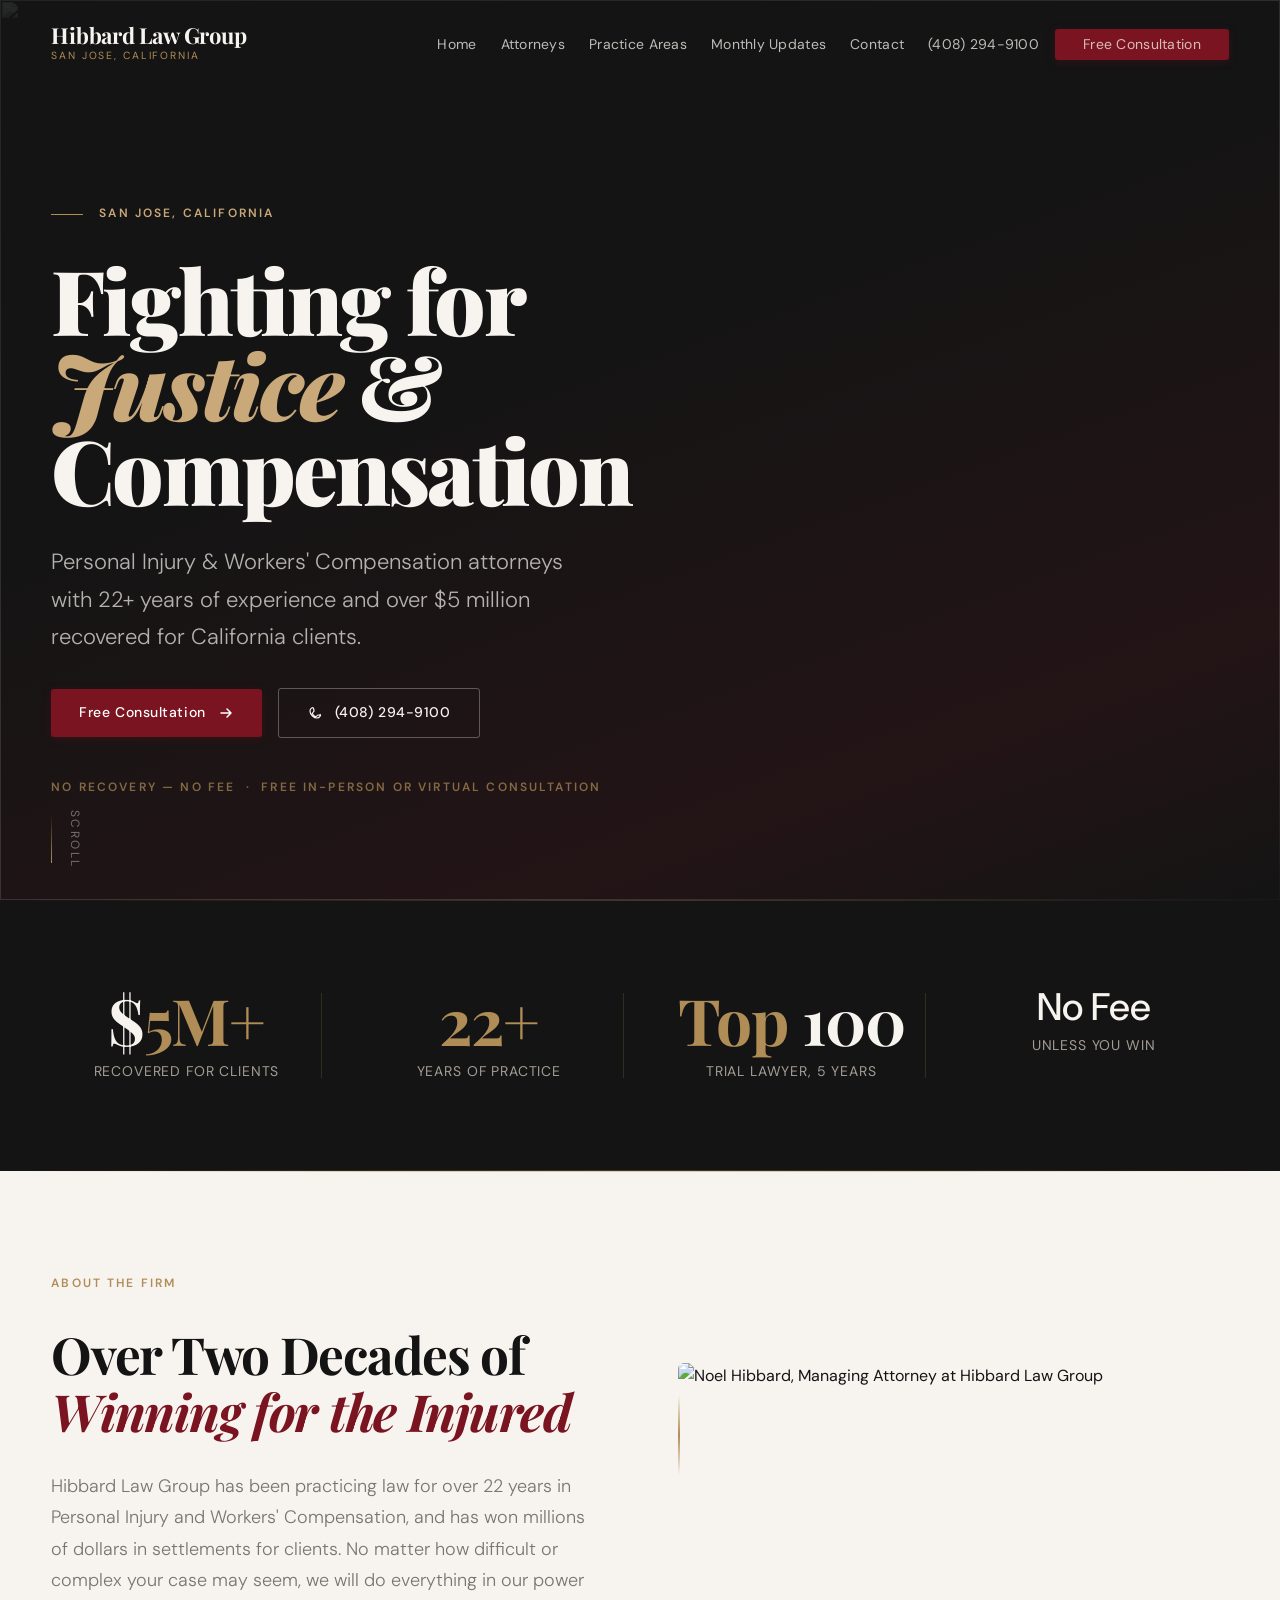
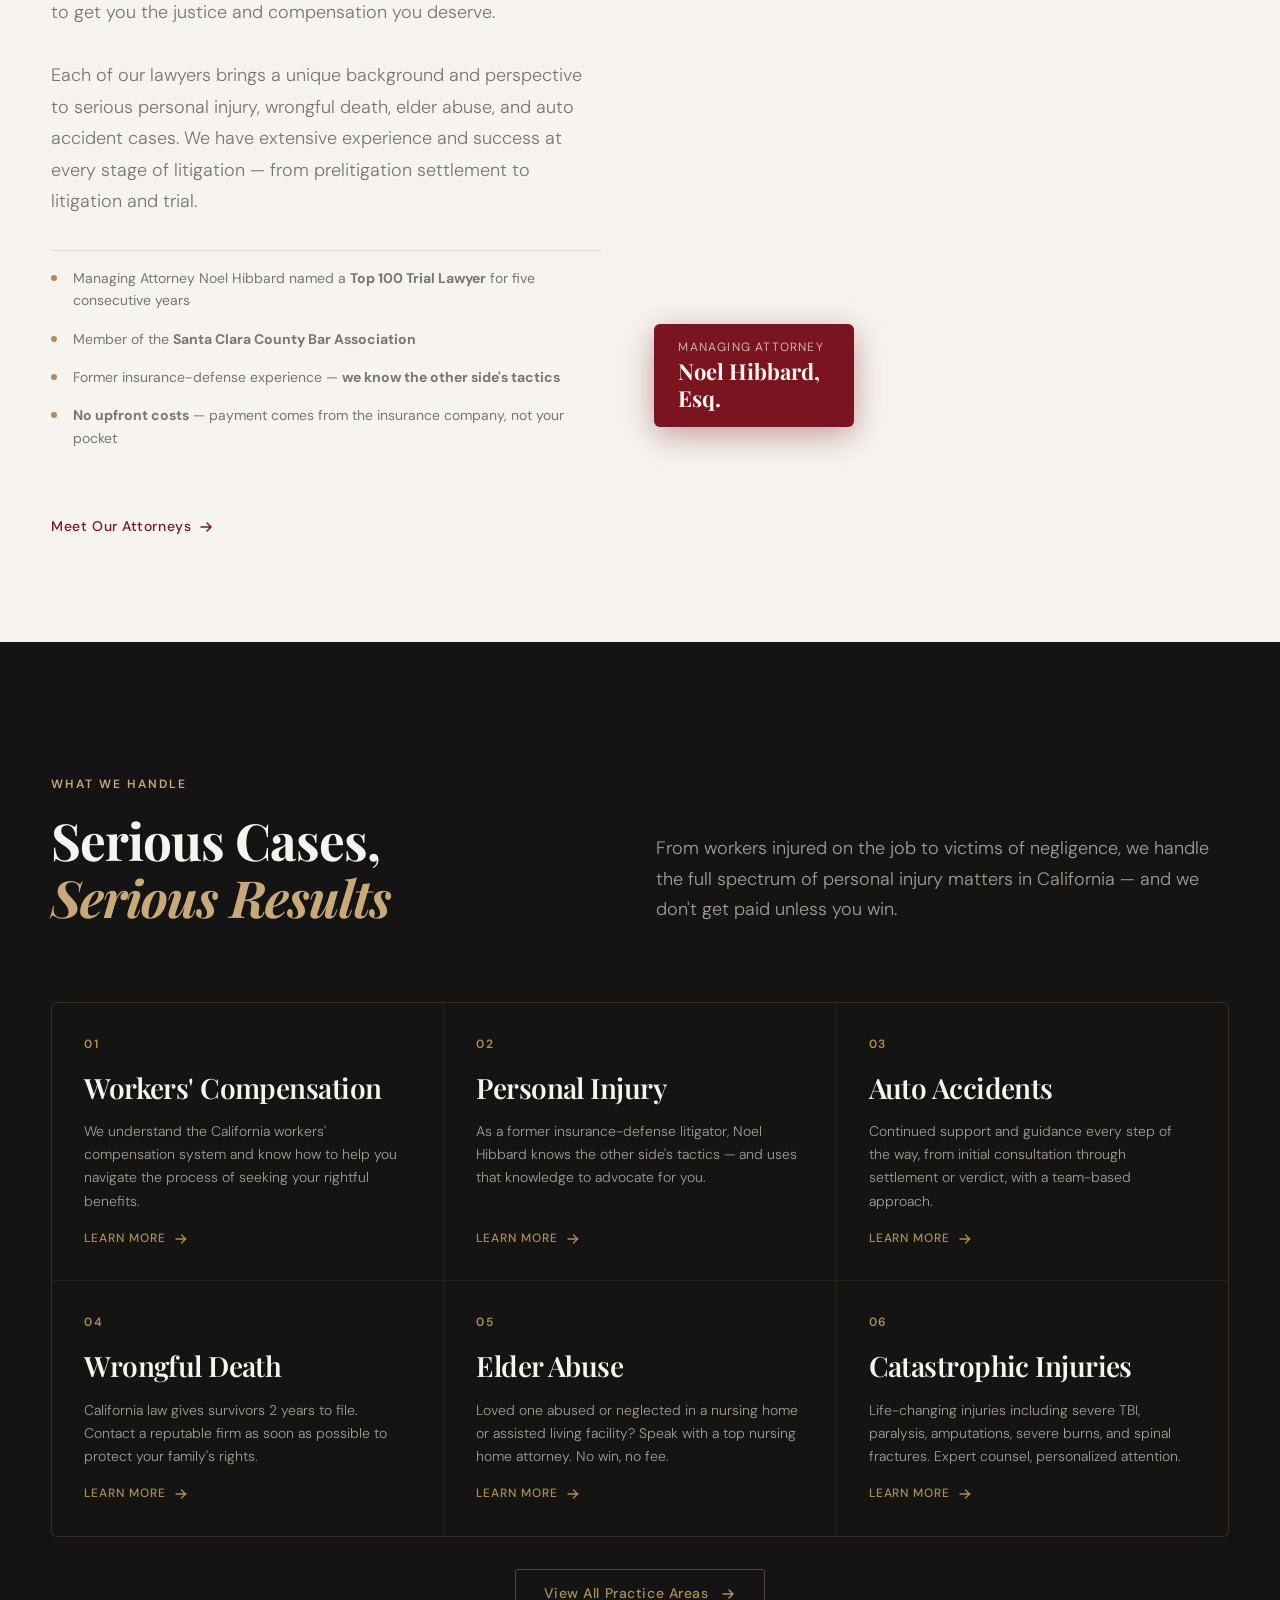
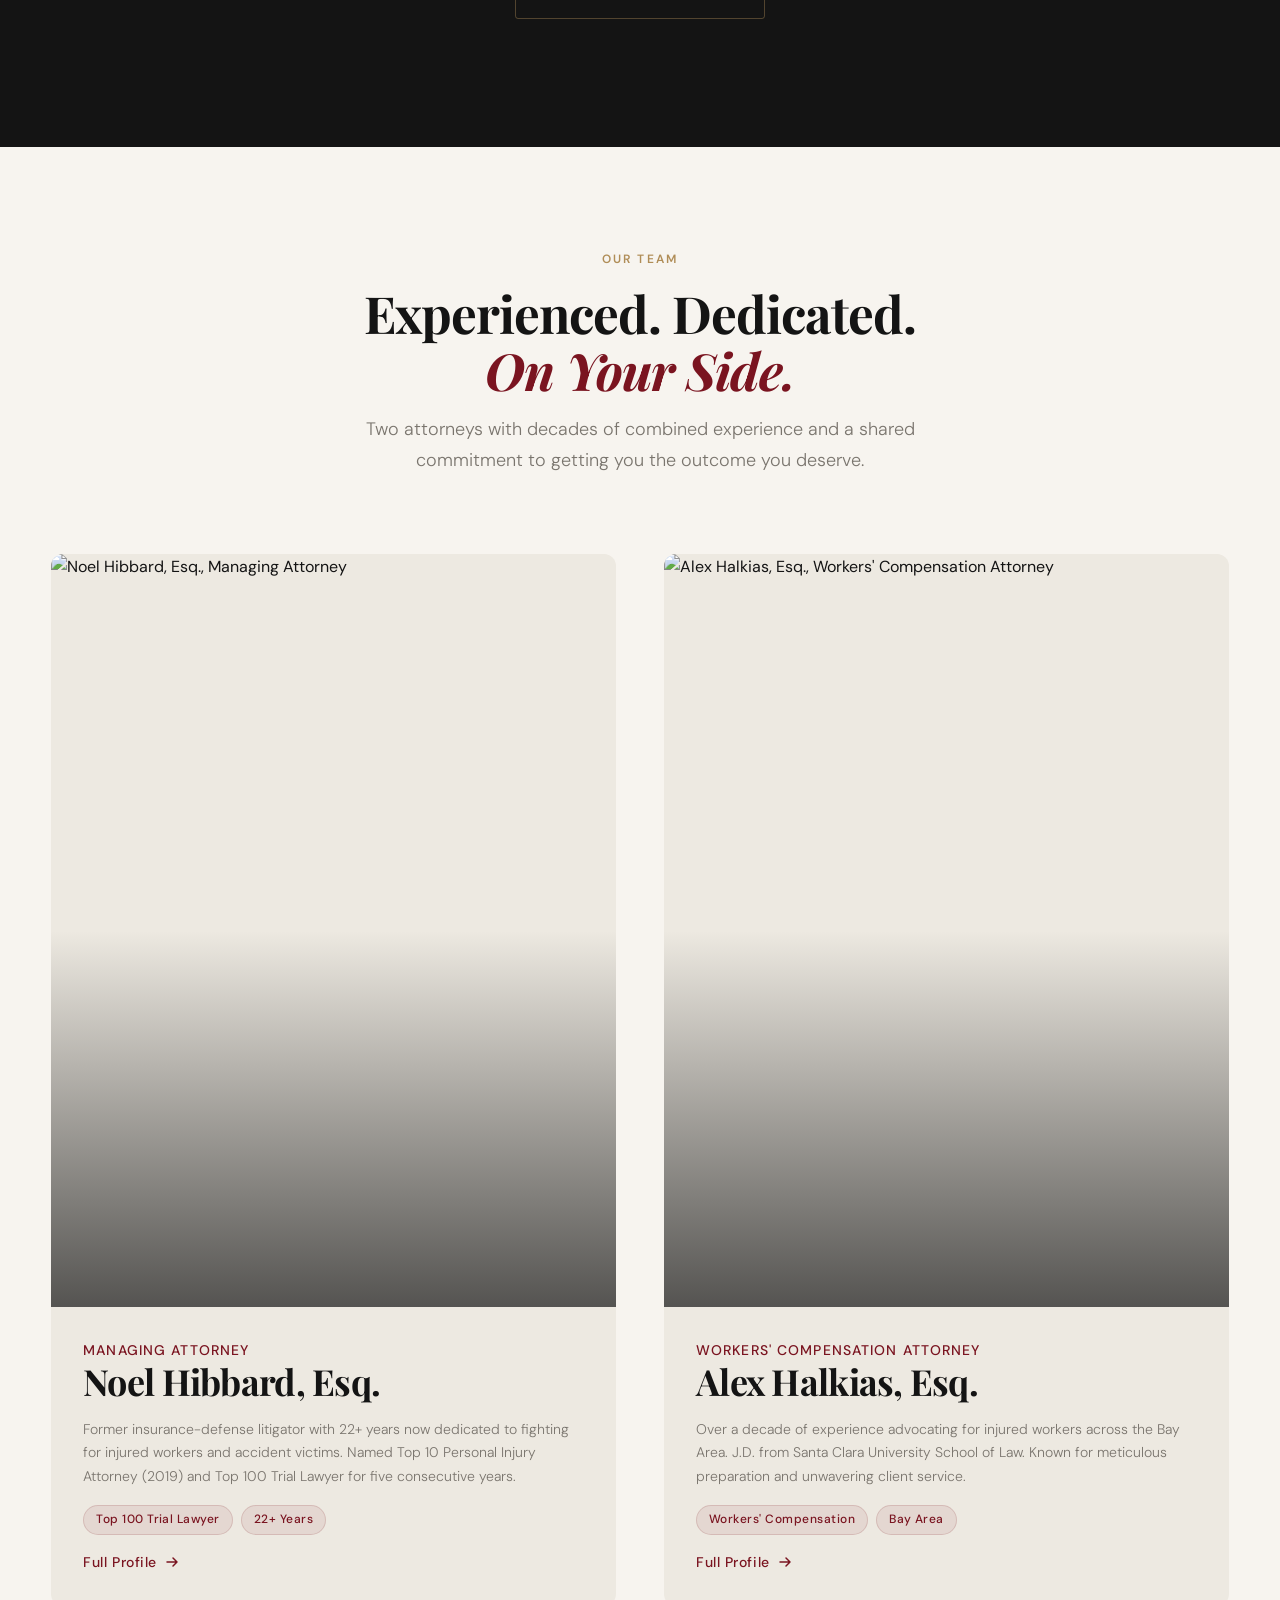
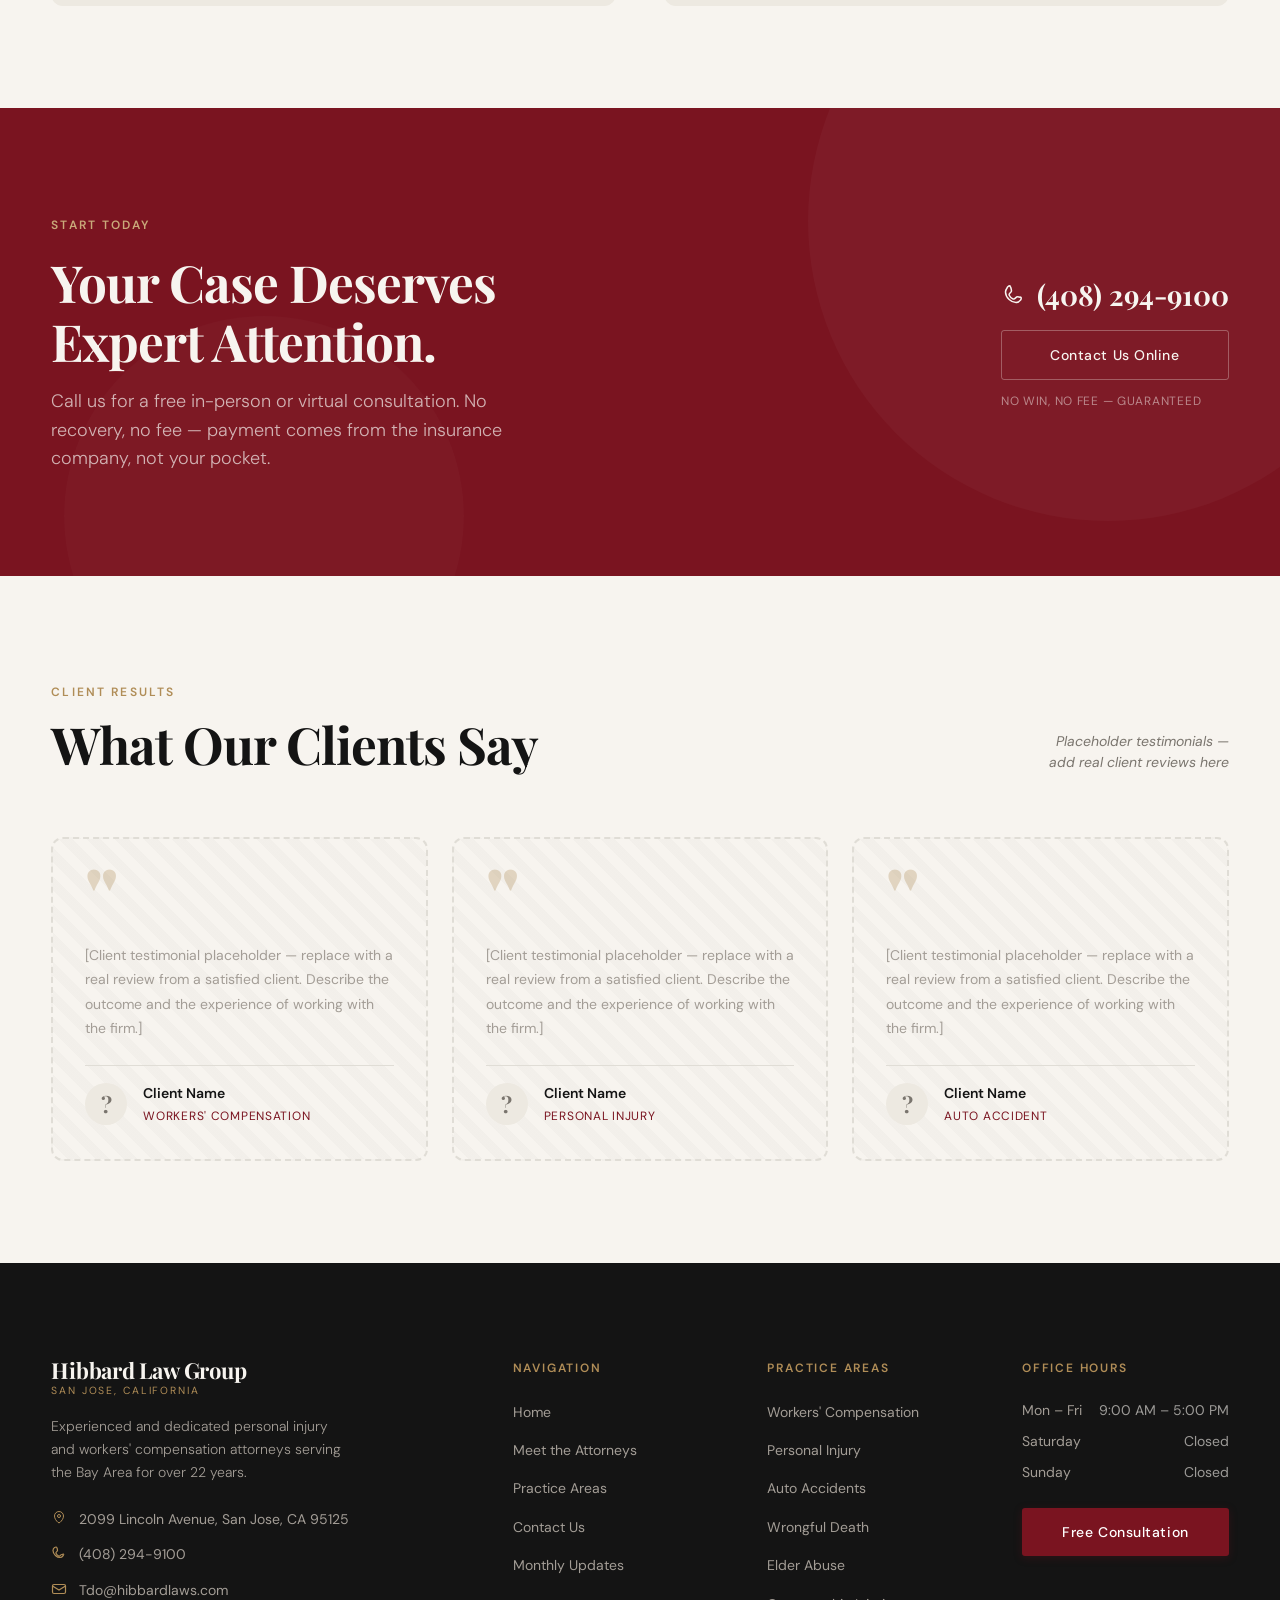
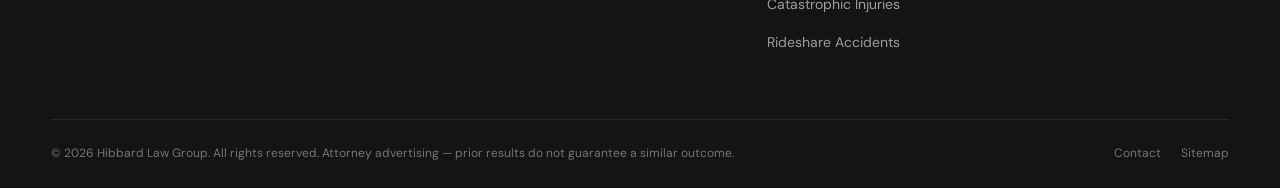
==== commit cfbe2e94: "Fix all internal paths to relative for GitHub Pages Converts absolute paths (/attorneys/, /contact/," ====
--- a/index.html
+++ b/index.html
@@ -79,37 +79,37 @@
     <div class="container">
       <div class="site-header__inner">
 
-        <a href="/" class="site-header__logo" aria-label="Hibbard Law Group — Home">
+        <a href="./" class="site-header__logo" aria-label="Hibbard Law Group — Home">
           <span class="logo-wordmark">Hibbard Law Group</span>
           <span class="logo-sub">San Jose, California</span>
         </a>
 
         <nav class="site-nav" aria-label="Primary navigation">
           <ul class="nav-links" role="list">
-            <li><a href="/">Home</a></li>
+            <li><a href="./">Home</a></li>
 
             <li class="nav-dropdown">
-              <a href="/attorneys/" aria-haspopup="true">Attorneys</a>
+              <a href="./attorneys/" aria-haspopup="true">Attorneys</a>
               <div class="nav-dropdown__menu" role="menu">
-                <a href="/attorneys/#noel" role="menuitem">Noel Hibbard, Esq.</a>
-                <a href="/attorneys/#alex" role="menuitem">Alex Halkias, Esq.</a>
+                <a href="./attorneys/#noel" role="menuitem">Noel Hibbard, Esq.</a>
+                <a href="./attorneys/#alex" role="menuitem">Alex Halkias, Esq.</a>
               </div>
             </li>
 
             <li class="nav-dropdown">
-              <a href="/practice-areas/" aria-haspopup="true">Practice Areas</a>
+              <a href="./practice-areas/" aria-haspopup="true">Practice Areas</a>
               <div class="nav-dropdown__menu" role="menu">
-                <a href="/practice-areas/#workers-comp" role="menuitem">Workers' Compensation</a>
-                <a href="/practice-areas/#personal-injury" role="menuitem">Personal Injuries</a>
+                <a href="./practice-areas/#workers-comp" role="menuitem">Workers' Compensation</a>
+                <a href="./practice-areas/#personal-injury" role="menuitem">Personal Injuries</a>
               </div>
             </li>
 
-            <li><a href="/blog/">Monthly Updates</a></li>
-            <li><a href="/contact/">Contact</a></li>
+            <li><a href="./blog/">Monthly Updates</a></li>
+            <li><a href="./contact/">Contact</a></li>
 
           <div class="header-cta">
             <a href="tel:+14082949100" class="header-phone" aria-label="Call Hibbard Law Group">(408) 294-9100</a>
-            <a href="/contact/" class="btn btn--primary">Free Consultation</a>
+            <a href="./contact/" class="btn btn--primary">Free Consultation</a>
           </div>
 
           <button class="hamburger" aria-label="Open navigation menu" aria-expanded="false" aria-controls="mobile-nav">
@@ -130,33 +130,33 @@
       <nav aria-label="Mobile navigation">
         <ul class="mobile-nav__links" role="list">
           <li>
-            <a href="/" class="mobile-nav__link">Home</a>
+            <a href="./" class="mobile-nav__link">Home</a>
           </li>
           <li>
-            <a href="/attorneys/" class="mobile-nav__link">Attorneys</a>
+            <a href="./attorneys/" class="mobile-nav__link">Attorneys</a>
             <div class="mobile-nav__sub">
-              <a href="/attorneys/#noel">Noel Hibbard, Esq.</a>
-              <a href="/attorneys/#alex">Alex Halkias, Esq.</a>
+              <a href="./attorneys/#noel">Noel Hibbard, Esq.</a>
+              <a href="./attorneys/#alex">Alex Halkias, Esq.</a>
             </div>
           </li>
           <li>
-            <a href="/practice-areas/" class="mobile-nav__link">Practice Areas</a>
+            <a href="./practice-areas/" class="mobile-nav__link">Practice Areas</a>
             <div class="mobile-nav__sub">
-              <a href="/practice-areas/#workers-comp">Workers' Compensation</a>
-              <a href="/practice-areas/#personal-injury">Personal Injuries</a>
+              <a href="./practice-areas/#workers-comp">Workers' Compensation</a>
+              <a href="./practice-areas/#personal-injury">Personal Injuries</a>
             </div>
           </li>
           <li>
-            <a href="/blog/" class="mobile-nav__link">Monthly Updates</a>
+            <a href="./blog/" class="mobile-nav__link">Monthly Updates</a>
           </li>
           <li>
-            <a href="/contact/" class="mobile-nav__link">Contact</a>
+            <a href="./contact/" class="mobile-nav__link">Contact</a>
           </li>
         </ul>
       </nav>
       <div class="mobile-nav__footer">
         <a href="tel:+14082949100">(408) 294-9100</a>
-        <a href="/contact/" class="btn btn--primary" style="width:100%;justify-content:center;">Free Consultation</a>
+        <a href="./contact/" class="btn btn--primary" style="width:100%;justify-content:center;">Free Consultation</a>
       </div>
     </div>
   </div>
@@ -196,7 +196,7 @@
             </p>
 
             <div class="hero__cta hero-reveal">
-              <a href="/contact/" class="btn btn--primary">
+              <a href="./contact/" class="btn btn--primary">
                 Free Consultation
                 <svg width="16" height="16" viewBox="0 0 16 16" fill="none" aria-hidden="true">
                   <path d="M3 8h10M9 4l4 4-4 4" stroke="currentColor" stroke-width="1.5" stroke-linecap="round" stroke-linejoin="round"/>
@@ -303,7 +303,7 @@
             </div>
 
             <div style="margin-top:var(--sp-8);" class="gsap-reveal">
-              <a href="/attorneys/" class="btn-arrow">
+              <a href="./attorneys/" class="btn-arrow">
                 Meet Our Attorneys
                 <svg width="16" height="16" viewBox="0 0 16 16" fill="none" aria-hidden="true">
                   <path d="M3 8h10M9 4l4 4-4 4" stroke="currentColor" stroke-width="1.5" stroke-linecap="round" stroke-linejoin="round"/>
@@ -354,7 +354,7 @@
             <div class="practice-card__num">01</div>
             <h3 class="practice-card__title">Workers' Compensation</h3>
             <p class="practice-card__body">We understand the California workers' compensation system and know how to help you navigate the process of seeking your rightful benefits.</p>
-            <a href="/practice-areas/#workers-comp" class="practice-card__link" aria-label="Learn more about Workers' Compensation">
+            <a href="./practice-areas/#workers-comp" class="practice-card__link" aria-label="Learn more about Workers' Compensation">
               Learn more
               <svg width="14" height="14" viewBox="0 0 14 14" fill="none" aria-hidden="true">
                 <path d="M2 7h10M7.5 3l4 4-4 4" stroke="currentColor" stroke-width="1.3" stroke-linecap="round" stroke-linejoin="round"/>
@@ -366,7 +366,7 @@
             <div class="practice-card__num">02</div>
             <h3 class="practice-card__title">Personal Injury</h3>
             <p class="practice-card__body">As a former insurance-defense litigator, Noel Hibbard knows the other side's tactics — and uses that knowledge to advocate for you.</p>
-            <a href="/practice-areas/#personal-injury" class="practice-card__link" aria-label="Learn more about Personal Injury">
+            <a href="./practice-areas/#personal-injury" class="practice-card__link" aria-label="Learn more about Personal Injury">
               Learn more
               <svg width="14" height="14" viewBox="0 0 14 14" fill="none" aria-hidden="true">
                 <path d="M2 7h10M7.5 3l4 4-4 4" stroke="currentColor" stroke-width="1.3" stroke-linecap="round" stroke-linejoin="round"/>
@@ -378,7 +378,7 @@
             <div class="practice-card__num">03</div>
             <h3 class="practice-card__title">Auto Accidents</h3>
             <p class="practice-card__body">Continued support and guidance every step of the way, from initial consultation through settlement or verdict, with a team-based approach.</p>
-            <a href="/practice-areas/#auto" class="practice-card__link" aria-label="Learn more about Auto Accidents">
+            <a href="./practice-areas/#auto" class="practice-card__link" aria-label="Learn more about Auto Accidents">
               Learn more
               <svg width="14" height="14" viewBox="0 0 14 14" fill="none" aria-hidden="true">
                 <path d="M2 7h10M7.5 3l4 4-4 4" stroke="currentColor" stroke-width="1.3" stroke-linecap="round" stroke-linejoin="round"/>
@@ -390,7 +390,7 @@
             <div class="practice-card__num">04</div>
             <h3 class="practice-card__title">Wrongful Death</h3>
             <p class="practice-card__body">California law gives survivors 2 years to file. Contact a reputable firm as soon as possible to protect your family's rights.</p>
-            <a href="/practice-areas/#wrongful-death" class="practice-card__link" aria-label="Learn more about Wrongful Death">
+            <a href="./practice-areas/#wrongful-death" class="practice-card__link" aria-label="Learn more about Wrongful Death">
               Learn more
               <svg width="14" height="14" viewBox="0 0 14 14" fill="none" aria-hidden="true">
                 <path d="M2 7h10M7.5 3l4 4-4 4" stroke="currentColor" stroke-width="1.3" stroke-linecap="round" stroke-linejoin="round"/>
@@ -402,7 +402,7 @@
             <div class="practice-card__num">05</div>
             <h3 class="practice-card__title">Elder Abuse</h3>
             <p class="practice-card__body">Loved one abused or neglected in a nursing home or assisted living facility? Speak with a top nursing home attorney. No win, no fee.</p>
-            <a href="/practice-areas/#elder-abuse" class="practice-card__link" aria-label="Learn more about Elder Abuse">
+            <a href="./practice-areas/#elder-abuse" class="practice-card__link" aria-label="Learn more about Elder Abuse">
               Learn more
               <svg width="14" height="14" viewBox="0 0 14 14" fill="none" aria-hidden="true">
                 <path d="M2 7h10M7.5 3l4 4-4 4" stroke="currentColor" stroke-width="1.3" stroke-linecap="round" stroke-linejoin="round"/>
@@ -414,7 +414,7 @@
             <div class="practice-card__num">06</div>
             <h3 class="practice-card__title">Catastrophic Injuries</h3>
             <p class="practice-card__body">Life-changing injuries including severe TBI, paralysis, amputations, severe burns, and spinal fractures. Expert counsel, personalized attention.</p>
-            <a href="/practice-areas/#catastrophic" class="practice-card__link" aria-label="Learn more about Catastrophic Injuries">
+            <a href="./practice-areas/#catastrophic" class="practice-card__link" aria-label="Learn more about Catastrophic Injuries">
               Learn more
               <svg width="14" height="14" viewBox="0 0 14 14" fill="none" aria-hidden="true">
                 <path d="M2 7h10M7.5 3l4 4-4 4" stroke="currentColor" stroke-width="1.3" stroke-linecap="round" stroke-linejoin="round"/>
@@ -425,7 +425,7 @@
         </div>
 
         <div style="margin-top:var(--sp-8);text-align:center;" class="gsap-reveal">
-          <a href="/practice-areas/" class="btn btn--ghost" style="color:var(--gold);border-color:rgba(176,141,87,0.4);">
+          <a href="./practice-areas/" class="btn btn--ghost" style="color:var(--gold);border-color:rgba(176,141,87,0.4);">
             View All Practice Areas
             <svg width="16" height="16" viewBox="0 0 16 16" fill="none" aria-hidden="true">
               <path d="M3 8h10M9 4l4 4-4 4" stroke="currentColor" stroke-width="1.5" stroke-linecap="round" stroke-linejoin="round"/>
@@ -472,7 +472,7 @@
                 <span class="attorney-card__tag">Top 100 Trial Lawyer</span>
                 <span class="attorney-card__tag">22+ Years</span>
               </div>
-              <a href="/attorneys/#noel" class="btn-arrow">
+              <a href="./attorneys/#noel" class="btn-arrow">
                 Full Profile
                 <svg width="16" height="16" viewBox="0 0 16 16" fill="none" aria-hidden="true">
                   <path d="M3 8h10M9 4l4 4-4 4" stroke="currentColor" stroke-width="1.5" stroke-linecap="round" stroke-linejoin="round"/>
@@ -503,7 +503,7 @@
                 <span class="attorney-card__tag">Workers' Compensation</span>
                 <span class="attorney-card__tag">Bay Area</span>
               </div>
-              <a href="/attorneys/#alex" class="btn-arrow">
+              <a href="./attorneys/#alex" class="btn-arrow">
                 Full Profile
                 <svg width="16" height="16" viewBox="0 0 16 16" fill="none" aria-hidden="true">
                   <path d="M3 8h10M9 4l4 4-4 4" stroke="currentColor" stroke-width="1.5" stroke-linecap="round" stroke-linejoin="round"/>
@@ -537,7 +537,7 @@
               </svg>
               (408) 294-9100
             </a>
-            <a href="/contact/" class="btn btn--ghost" style="width:100%;justify-content:center;">
+            <a href="./contact/" class="btn btn--ghost" style="width:100%;justify-content:center;">
               Contact Us Online
             </a>
             <span class="consult-cta__fee">No Win, No Fee — Guaranteed</span>
@@ -621,7 +621,7 @@
       <div class="footer__top">
 
         <div class="footer__brand">
-          <a href="/" class="site-header__logo" aria-label="Hibbard Law Group Home">
+          <a href="./" class="site-header__logo" aria-label="Hibbard Law Group Home">
             <span class="logo-wordmark">Hibbard Law Group</span>
             <span class="logo-sub">San Jose, California</span>
           </a>
@@ -654,23 +654,23 @@
         <div>
           <div class="footer__col-title">Navigation</div>
           <ul class="footer__links" role="list">
-            <li><a href="/">Home</a></li>
-            <li><a href="/attorneys/">Meet the Attorneys</a></li>
-            <li><a href="/practice-areas/">Practice Areas</a></li>
-            <li><a href="/contact/">Contact Us</a></li>
-            <li><a href="/blog/">Monthly Updates</a></li>
+            <li><a href="./">Home</a></li>
+            <li><a href="./attorneys/">Meet the Attorneys</a></li>
+            <li><a href="./practice-areas/">Practice Areas</a></li>
+            <li><a href="./contact/">Contact Us</a></li>
+            <li><a href="./blog/">Monthly Updates</a></li>
         </div>
 
         <div>
           <div class="footer__col-title">Practice Areas</div>
           <ul class="footer__links" role="list">
-            <li><a href="/practice-areas/#workers-comp">Workers' Compensation</a></li>
-            <li><a href="/practice-areas/#personal-injury">Personal Injury</a></li>
-            <li><a href="/practice-areas/#auto">Auto Accidents</a></li>
-            <li><a href="/practice-areas/#wrongful-death">Wrongful Death</a></li>
-            <li><a href="/practice-areas/#elder-abuse">Elder Abuse</a></li>
-            <li><a href="/practice-areas/#catastrophic">Catastrophic Injuries</a></li>
-            <li><a href="/practice-areas/#rideshare">Rideshare Accidents</a></li>
+            <li><a href="./practice-areas/#workers-comp">Workers' Compensation</a></li>
+            <li><a href="./practice-areas/#personal-injury">Personal Injury</a></li>
+            <li><a href="./practice-areas/#auto">Auto Accidents</a></li>
+            <li><a href="./practice-areas/#wrongful-death">Wrongful Death</a></li>
+            <li><a href="./practice-areas/#elder-abuse">Elder Abuse</a></li>
+            <li><a href="./practice-areas/#catastrophic">Catastrophic Injuries</a></li>
+            <li><a href="./practice-areas/#rideshare">Rideshare Accidents</a></li>
           </ul>
         </div>
 
@@ -691,7 +691,7 @@
             </div>
           </div>
           <div style="margin-top:var(--sp-6);">
-            <a href="/contact/" class="btn btn--primary" style="width:100%;justify-content:center;font-size:var(--text-sm);">
+            <a href="./contact/" class="btn btn--primary" style="width:100%;justify-content:center;font-size:var(--text-sm);">
               Free Consultation
             </a>
           </div>
@@ -704,8 +704,8 @@
           &copy; <span id="year"></span> Hibbard Law Group. All rights reserved. Attorney advertising — prior results do not guarantee a similar outcome.
         </p>
         <div class="footer__legal-links">
-          <a href="/contact/">Contact</a>
-          <a href="/sitemap.xml">Sitemap</a>
+          <a href="./contact/">Contact</a>
+          <a href="./sitemap.xml">Sitemap</a>
         </div>
       </div>
 
@@ -713,7 +713,7 @@
   </footer>
 
   <!-- ── FLOATING CTA (Mobile) ── -->
-  <a href="/contact/" class="floating-cta btn btn--primary" aria-label="Get a free consultation">
+  <a href="./contact/" class="floating-cta btn btn--primary" aria-label="Get a free consultation">
     Free Consultation
   </a>
 
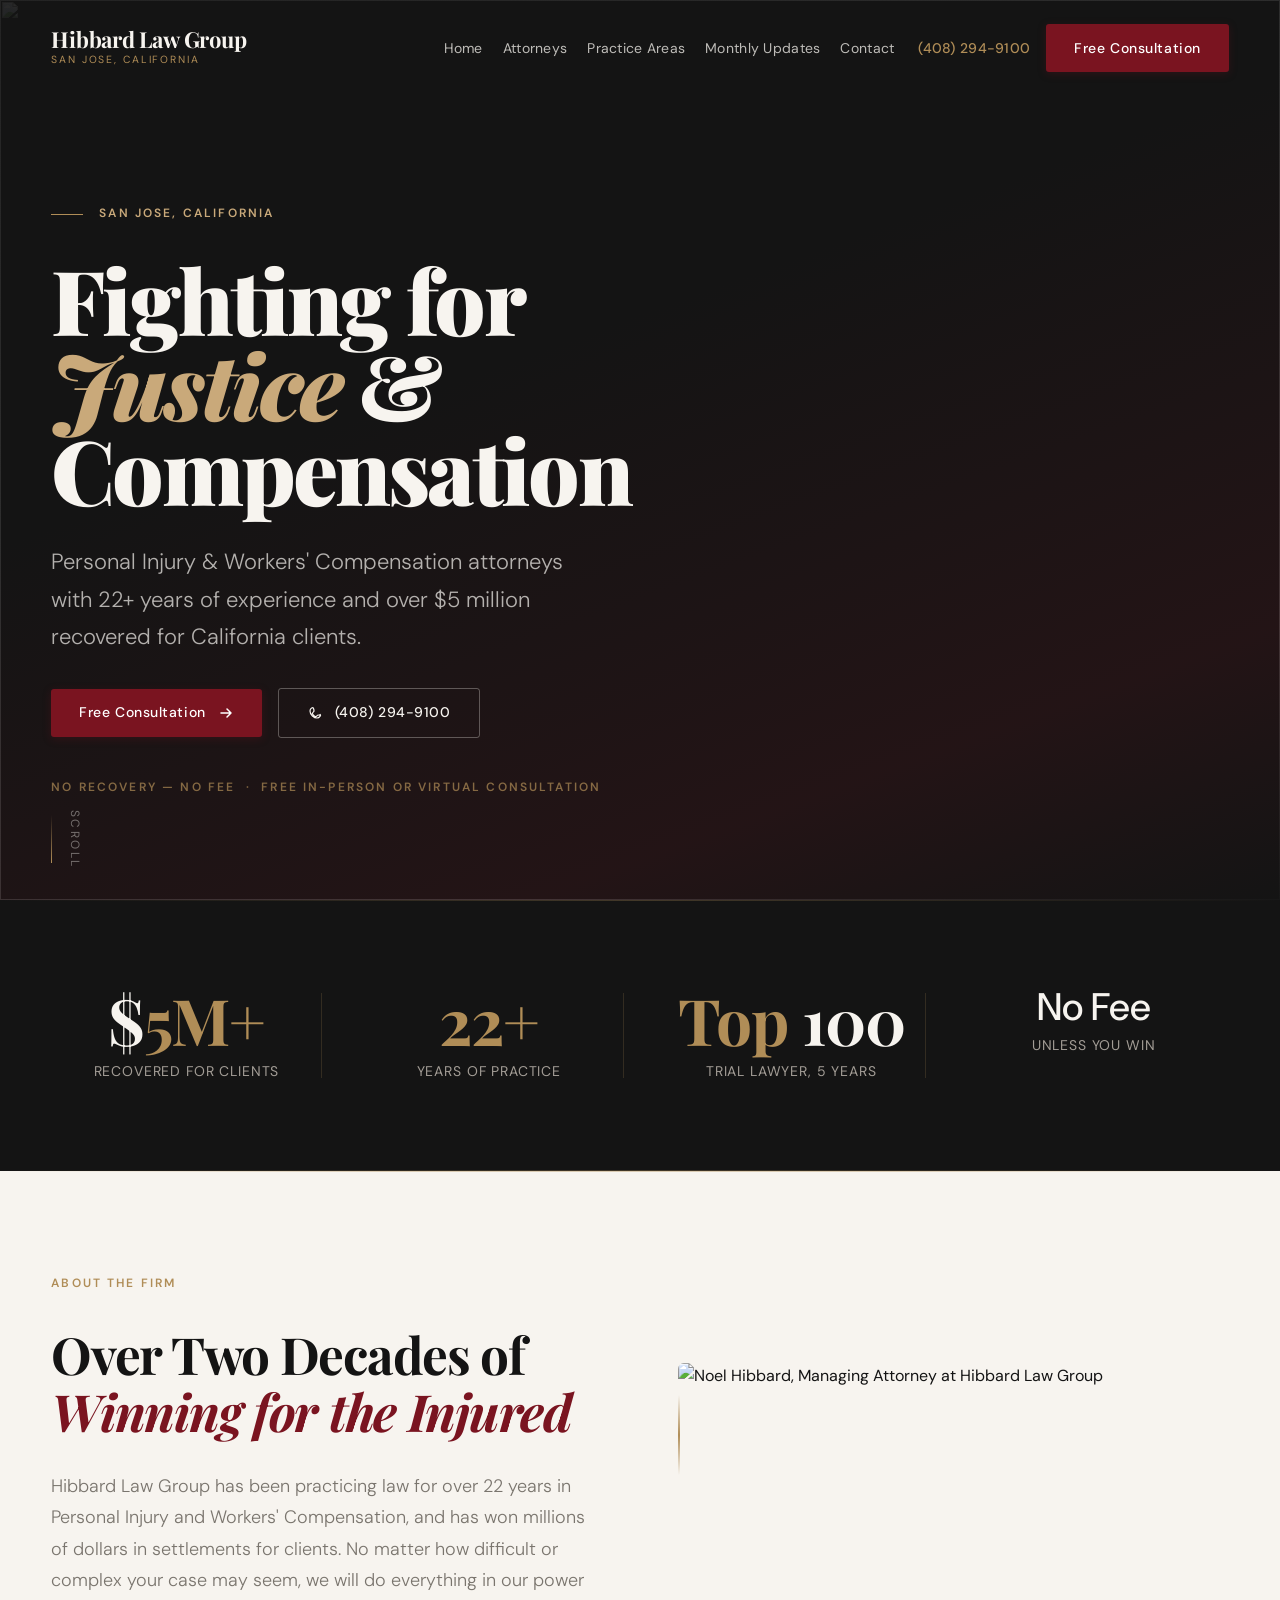
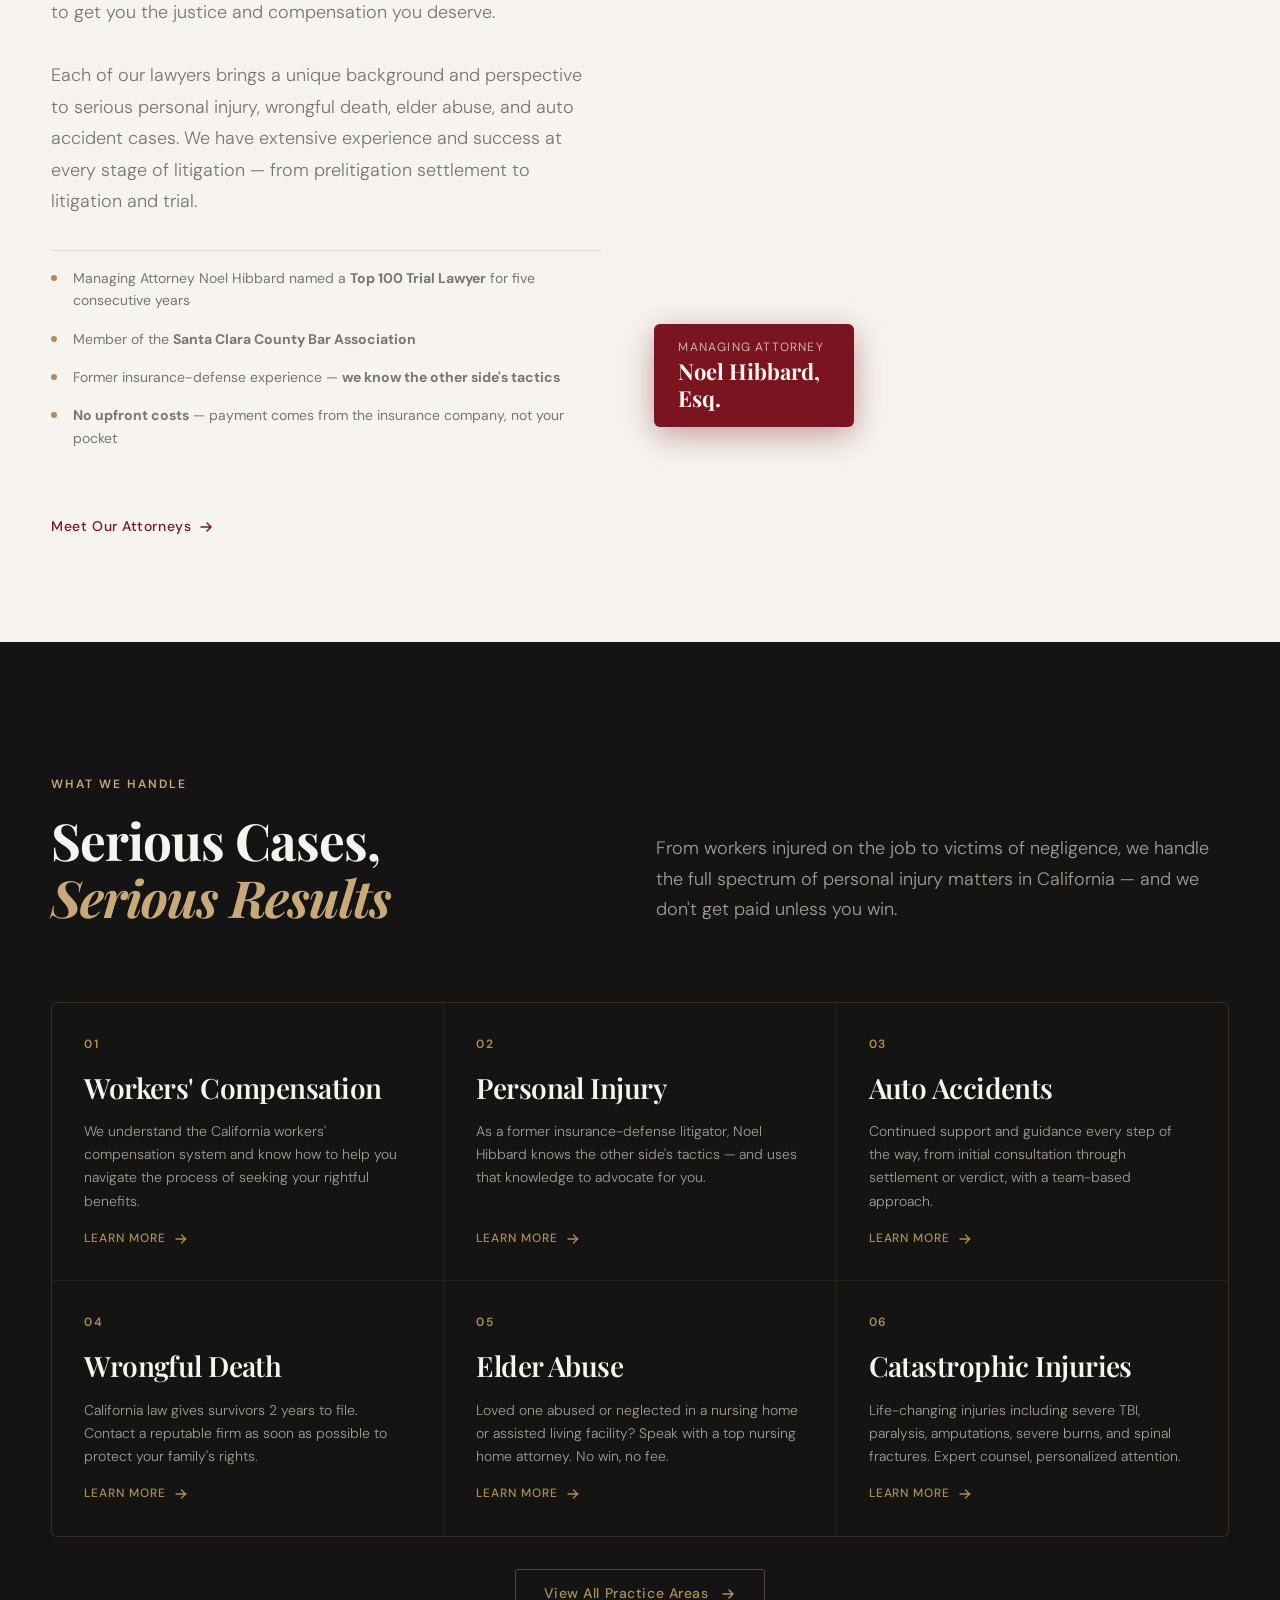
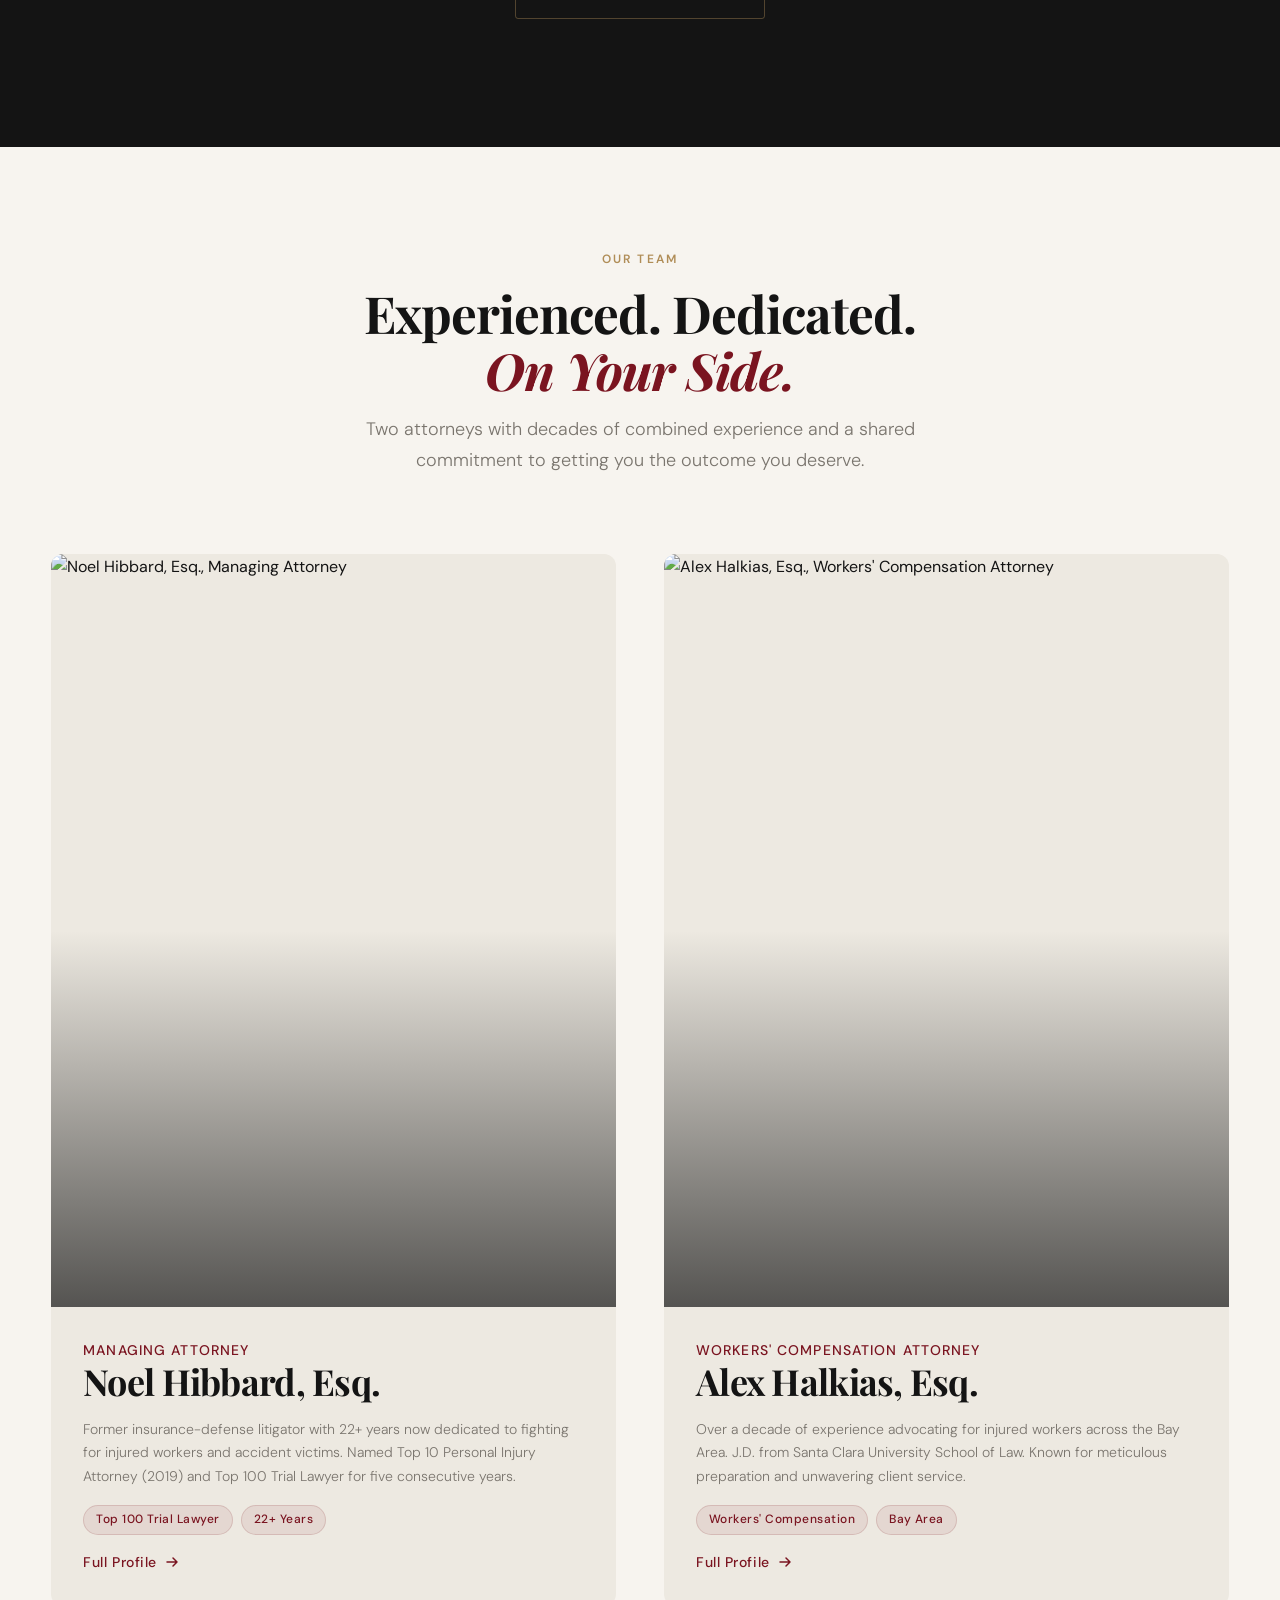
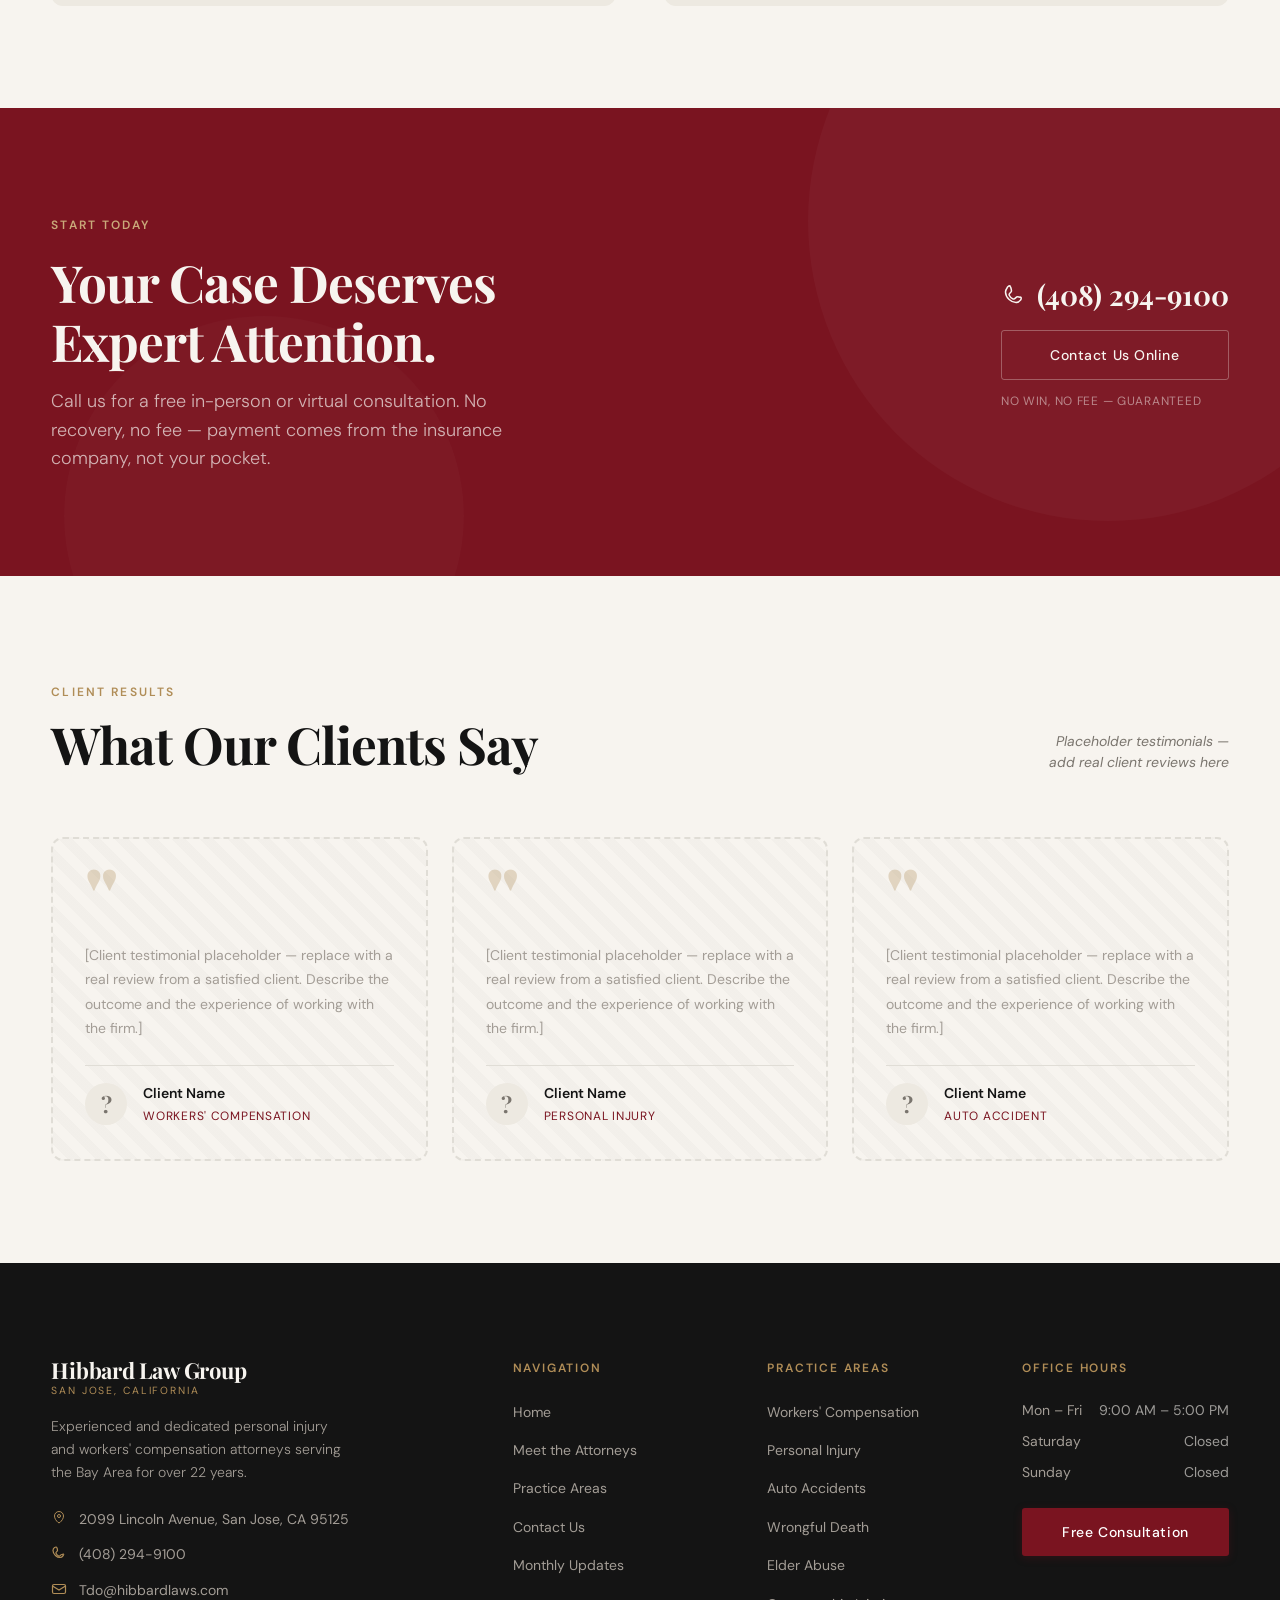
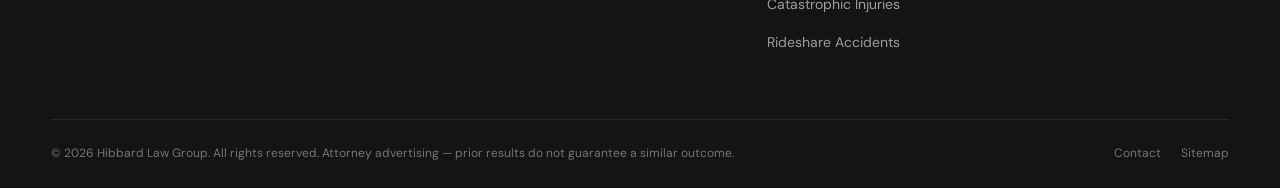
==== commit 12203b13: "Fix missing </ul> — header-cta was inside nav list causing two-line nav Co-Authored-By: Claude Sonne" ====
--- a/index.html
+++ b/index.html
@@ -106,7 +106,7 @@
 
             <li><a href="./blog/">Monthly Updates</a></li>
             <li><a href="./contact/">Contact</a></li>
-
+          </ul>
           <div class="header-cta">
             <a href="tel:+14082949100" class="header-phone" aria-label="Call Hibbard Law Group">(408) 294-9100</a>
             <a href="./contact/" class="btn btn--primary">Free Consultation</a>
--- a/assets/css/styles.css
+++ b/assets/css/styles.css
@@ -337,7 +337,7 @@
   display: flex;
   align-items: center;
   justify-content: space-between;
-  gap: var(--sp-8);
+  gap: var(--sp-6);
 }
 
 .site-header__logo {
@@ -369,13 +369,16 @@
 .site-nav {
   display: flex;
   align-items: center;
-  gap: var(--sp-8);
+  gap: var(--sp-6);
+  flex-shrink: 0;
 }
 
 .nav-links {
   display: flex;
   align-items: center;
-  gap: var(--sp-6);
+  gap: var(--sp-5);
+  flex-wrap: nowrap;
+  white-space: nowrap;
 }
 
 .nav-links a {
@@ -2206,6 +2209,10 @@
 
 /* ── RESPONSIVE ── */
 @media (max-width: 1100px) {
+  .nav-links, .header-cta { display: none; }
+  .hamburger { display: flex; }
+  .floating-cta { display: flex; }
+
   .footer__top {
     grid-template-columns: 1fr 1fr;
     gap: var(--sp-8);
@@ -2214,10 +2221,6 @@
 }
 
 @media (max-width: 900px) {
-  .nav-links, .header-cta { display: none; }
-  .hamburger { display: flex; }
-  .floating-cta { display: flex; }
-
   .about__grid { grid-template-columns: 1fr; }
   .about__img-col { order: -1; }
   .about__img-frame { aspect-ratio: 16/9; }
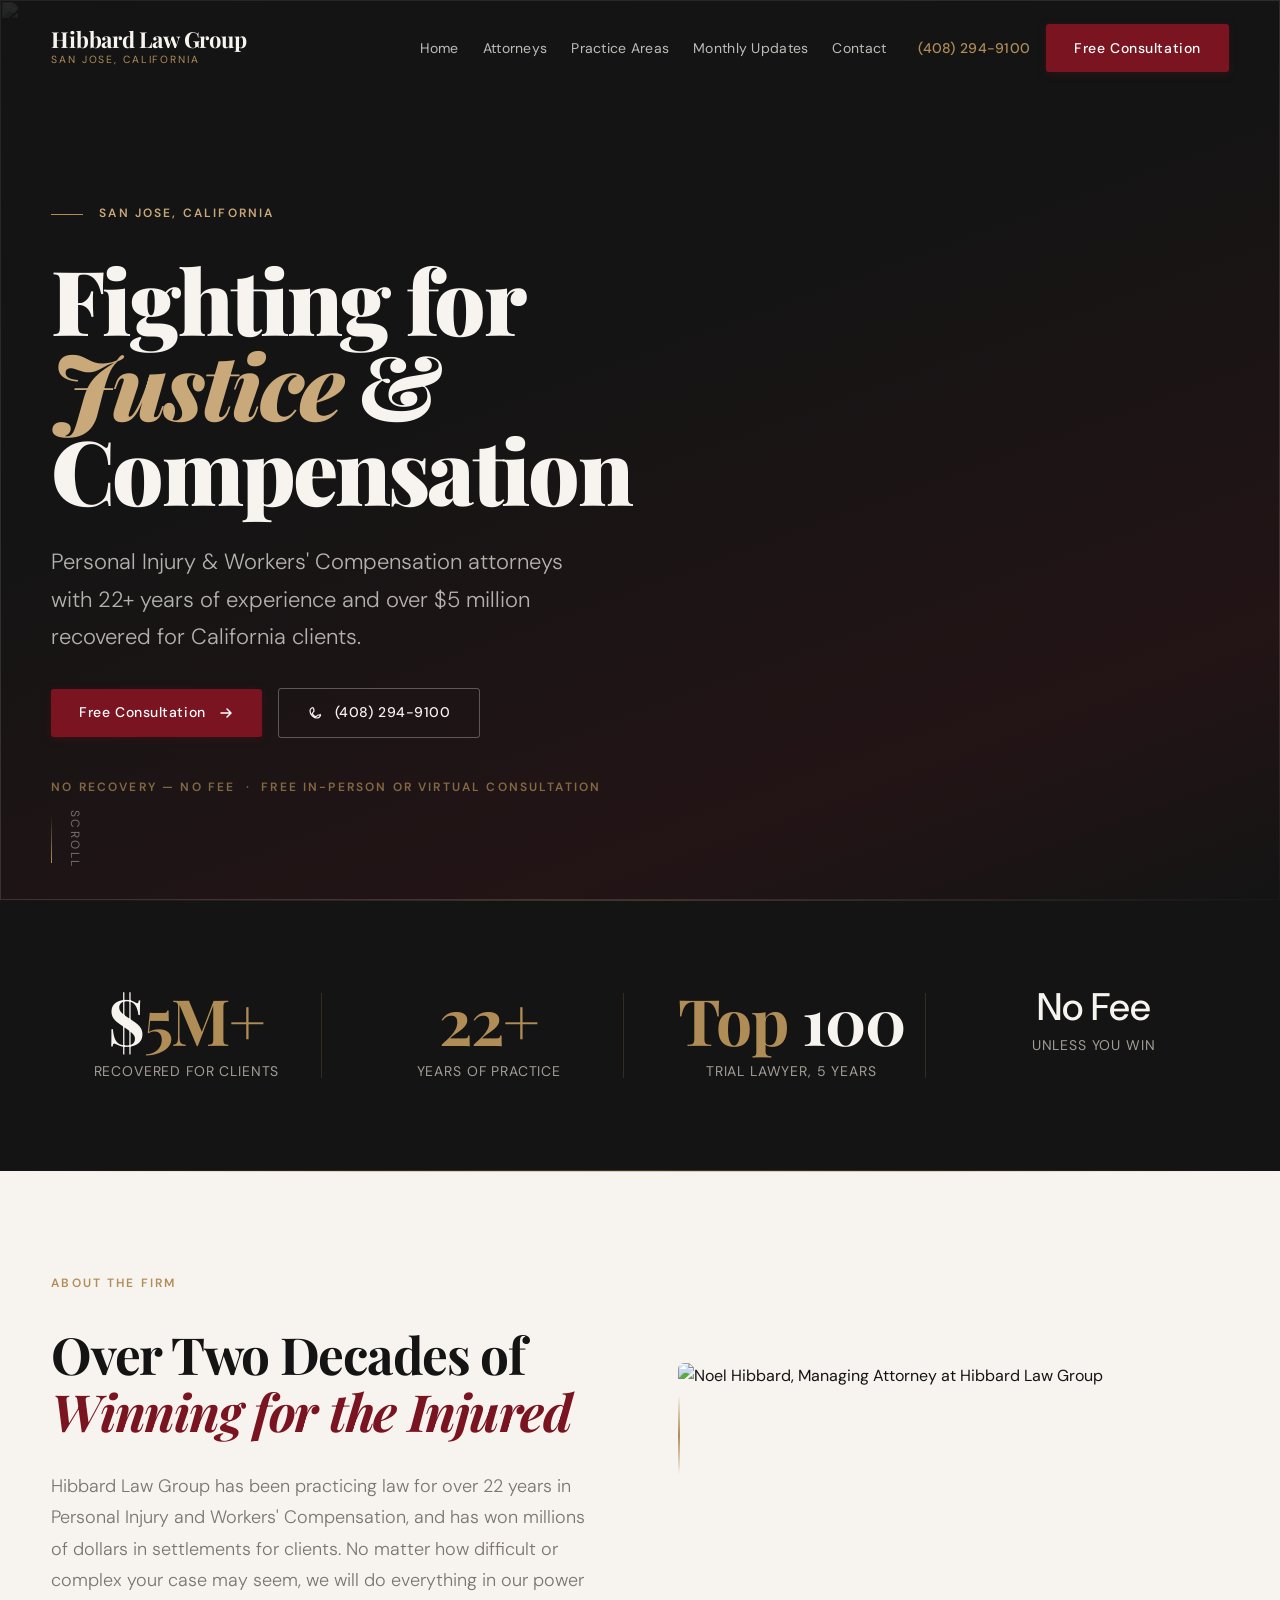
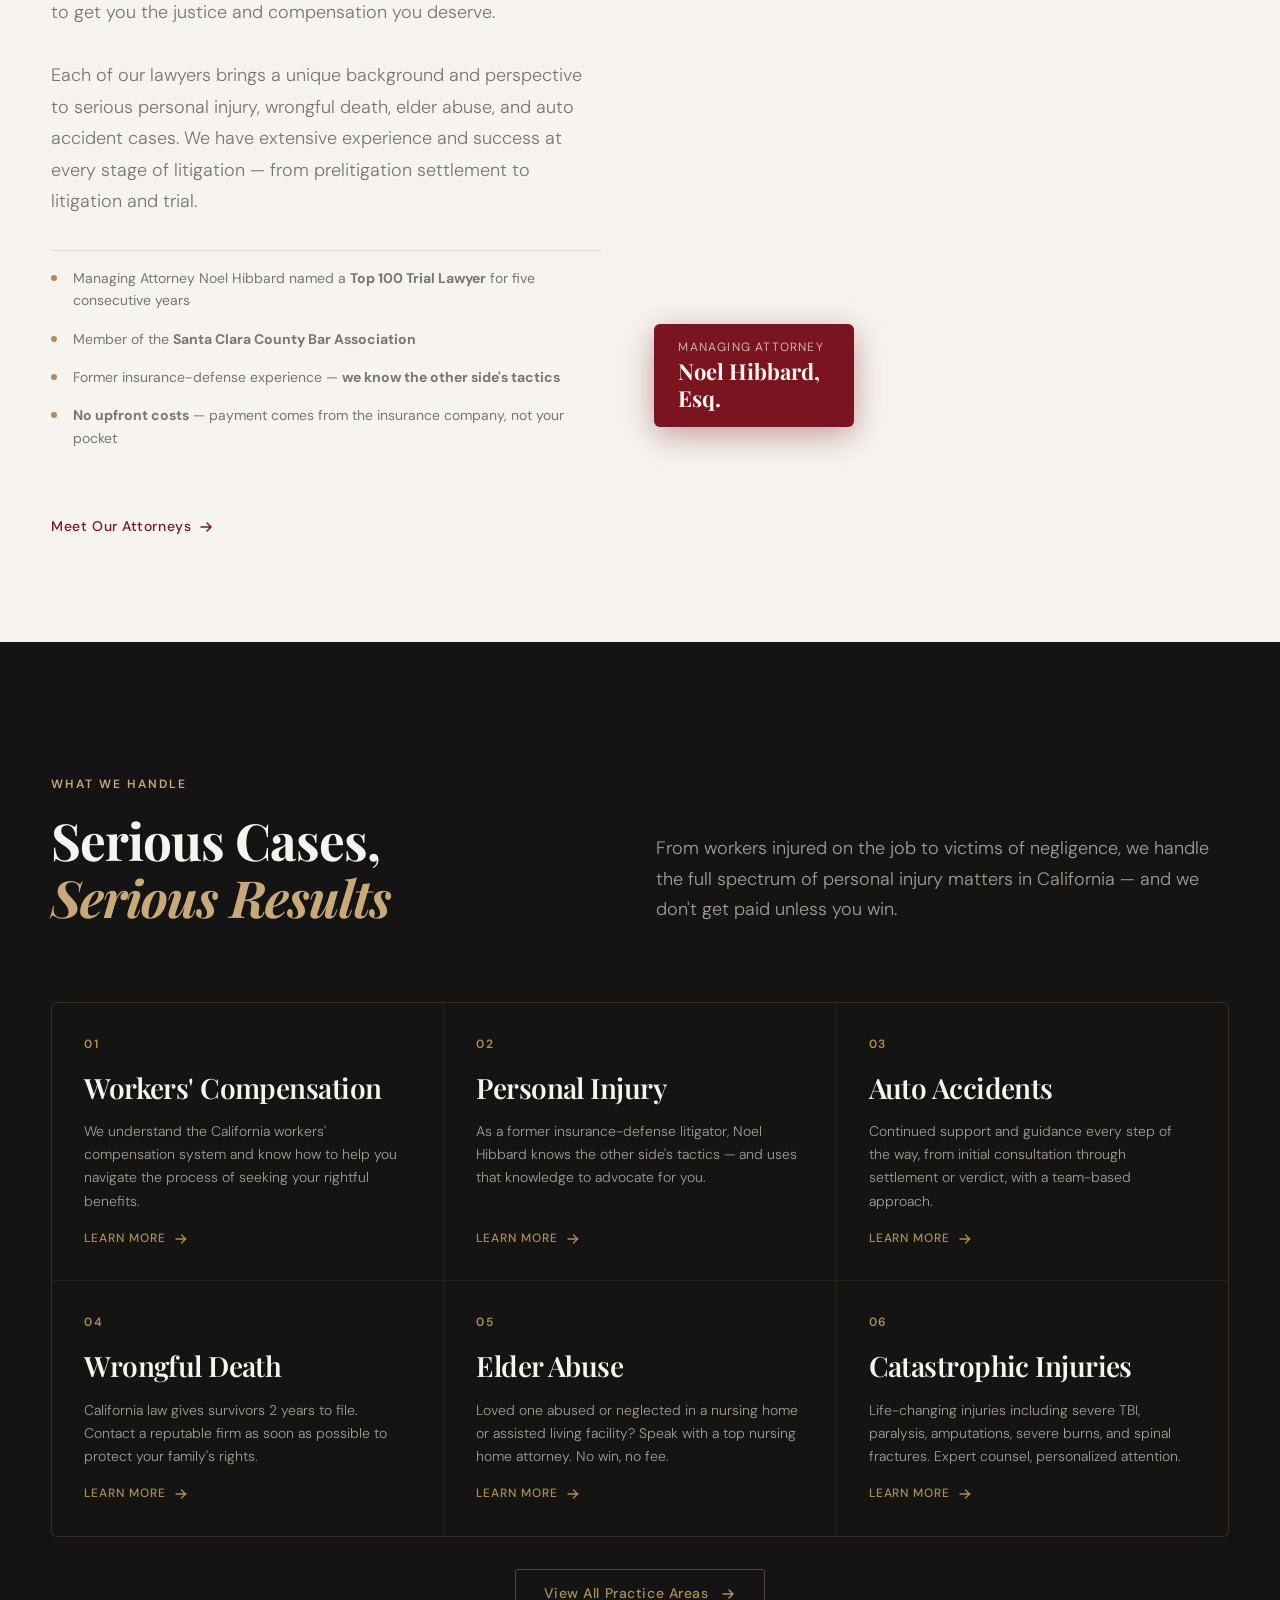
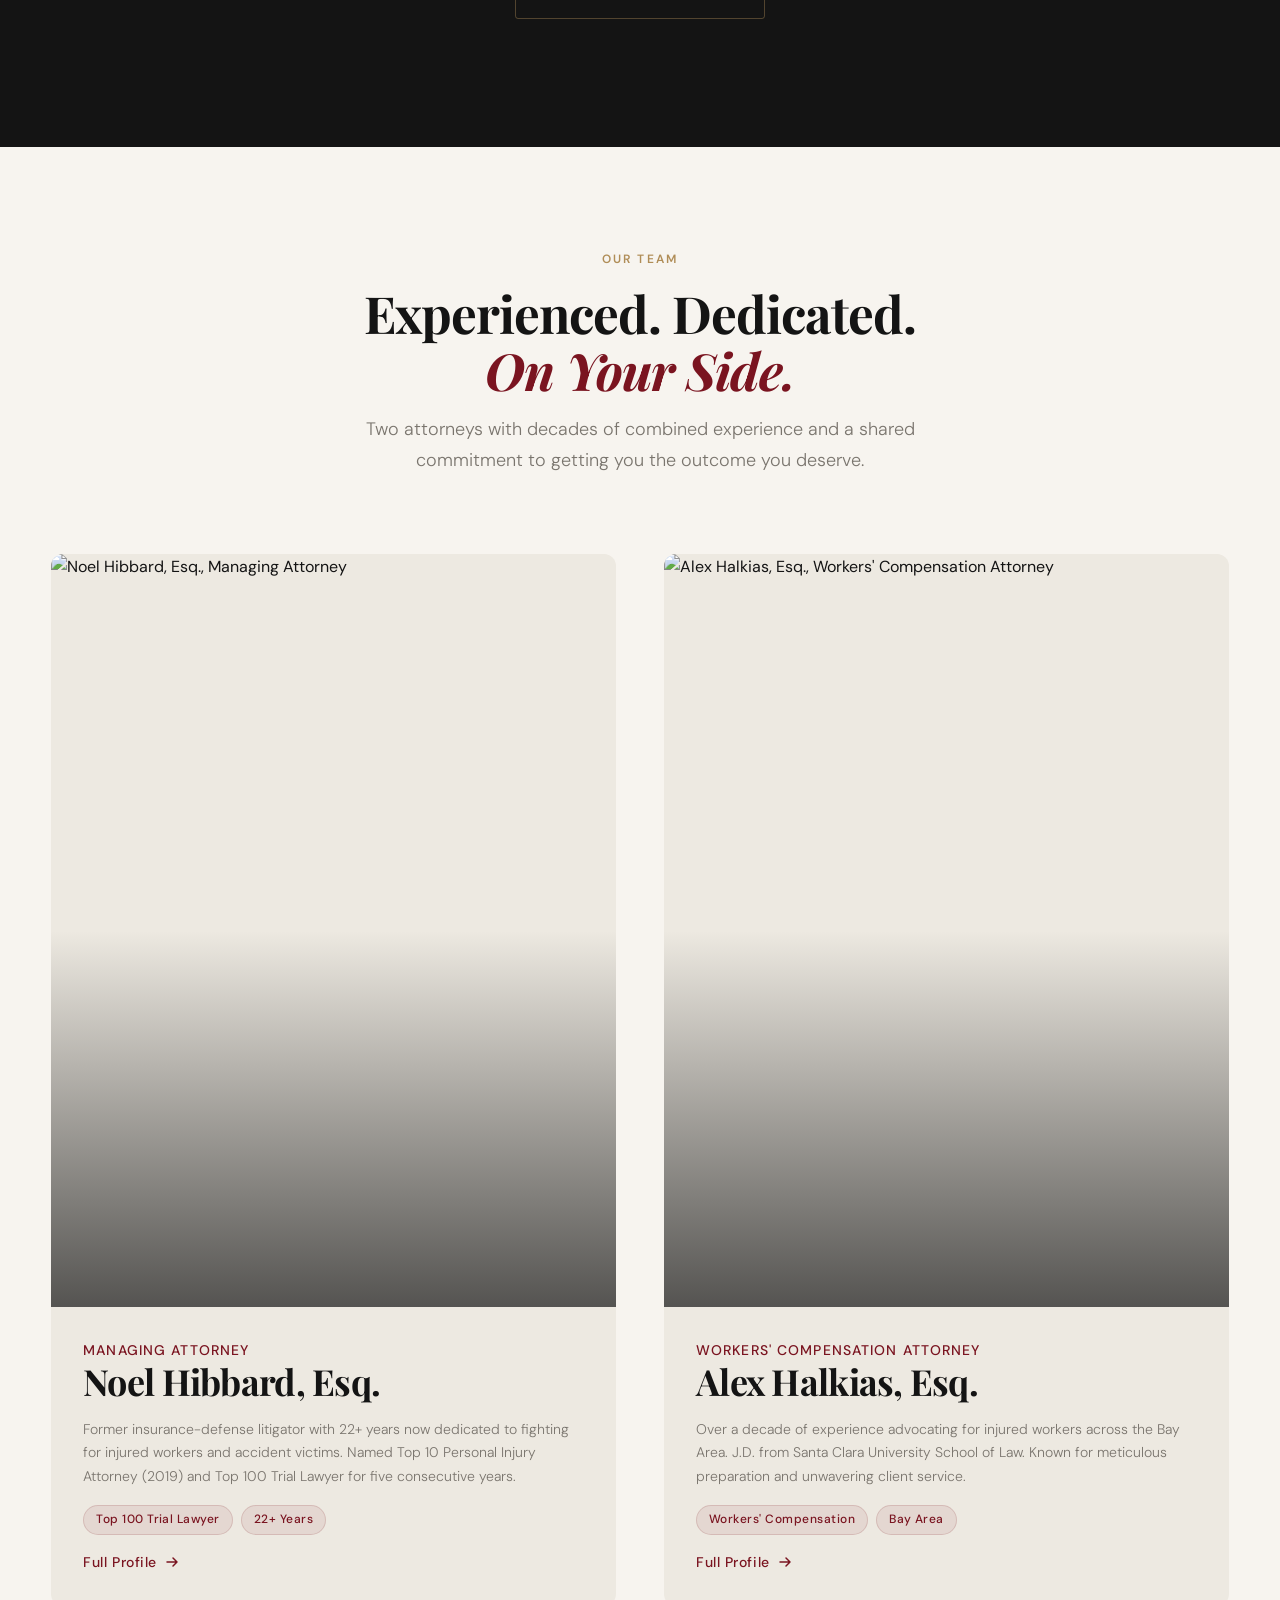
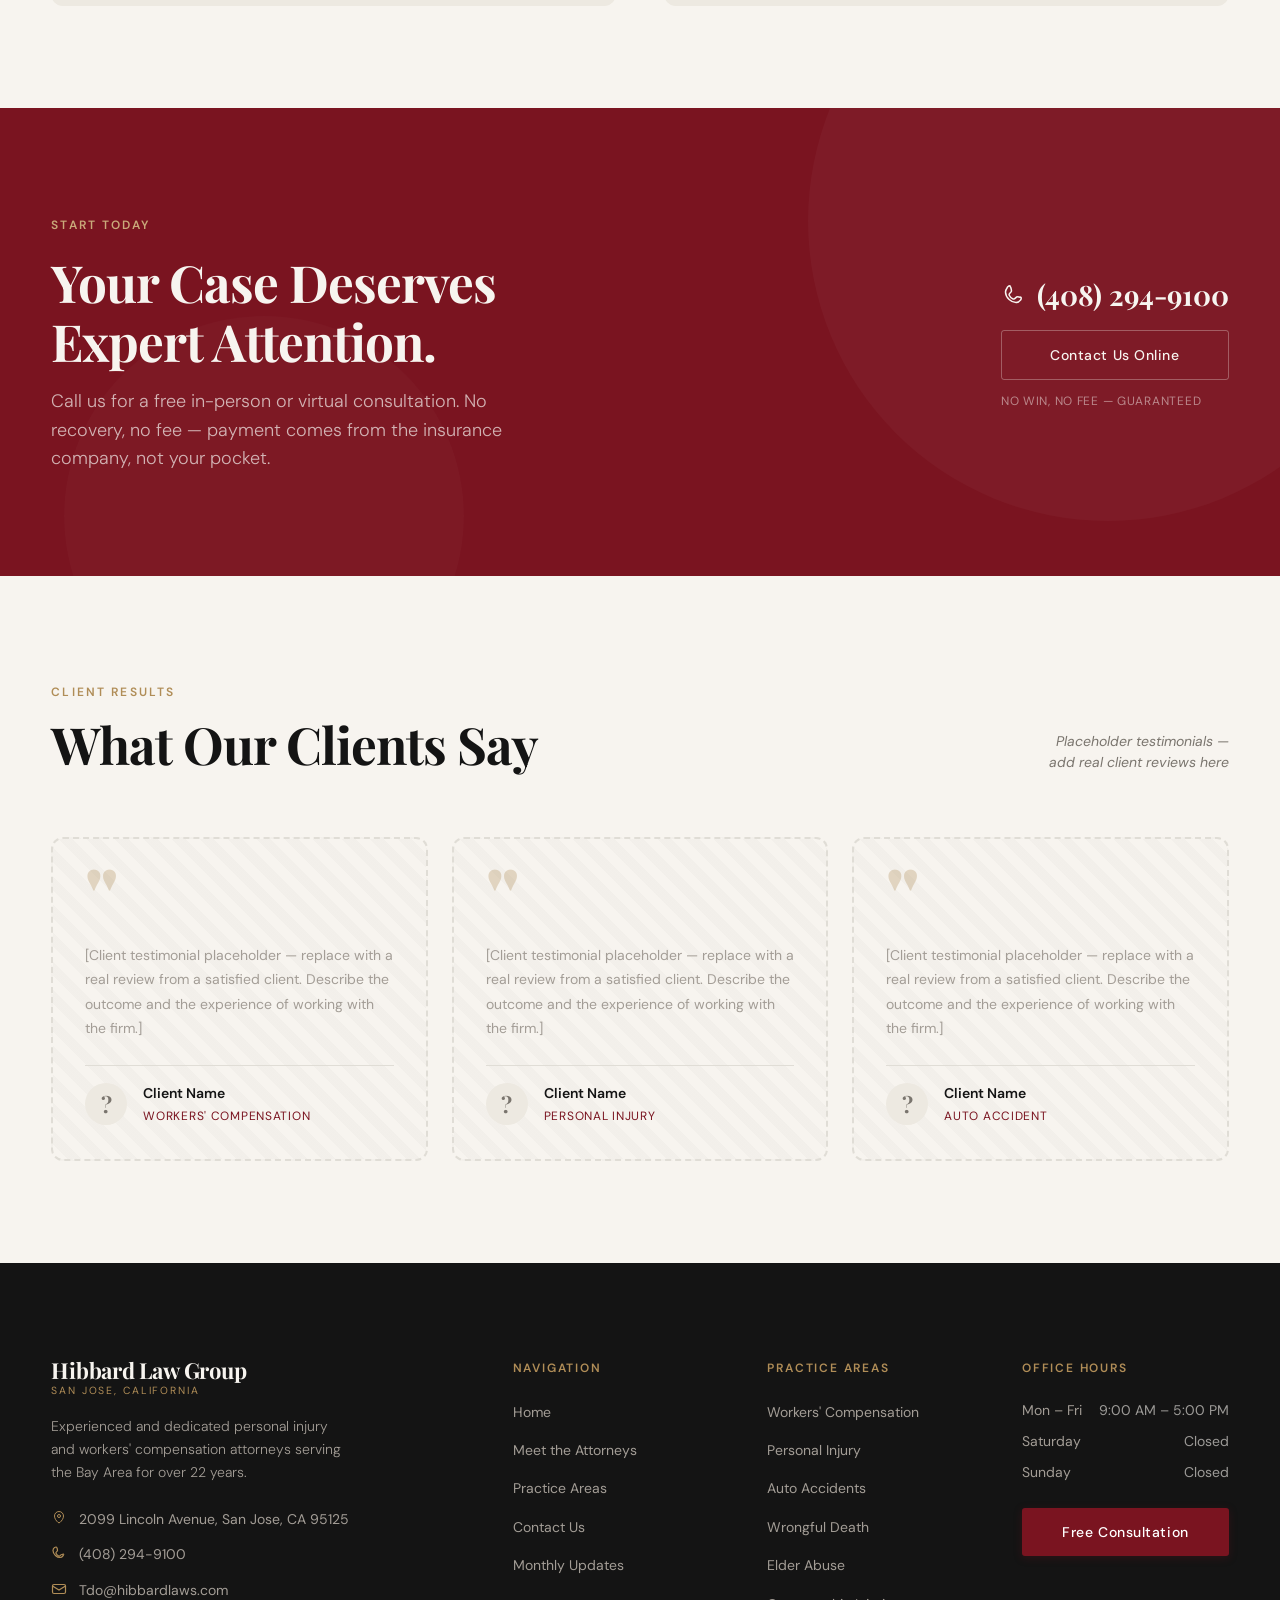
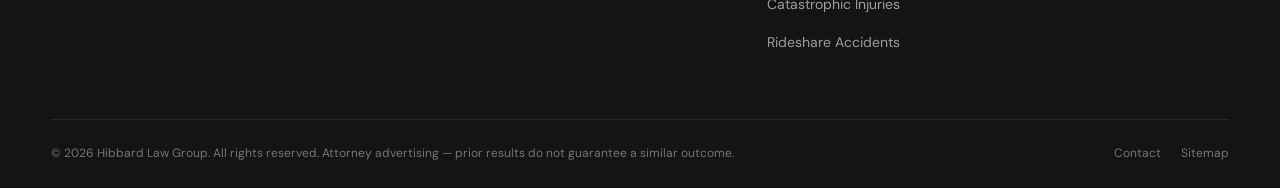
==== commit 1ba88b0b: "Fix stray </div> after body tag + cache-bust CSS with ?v=4 Co-Authored-By: Claude Sonnet 4.6 <norepl" ====
--- a/index.html
+++ b/index.html
@@ -26,7 +26,7 @@
   <link rel="icon" type="image/svg+xml" href="data:image/svg+xml,<svg xmlns='http://www.w3.org/2000/svg' viewBox='0 0 100 100'><rect width='100' height='100' rx='8' fill='%237A1420'/><text y='.9em' font-size='80' text-anchor='middle' x='50' fill='white' font-family='Georgia,serif' font-weight='700'>H</text></svg>" />
 
   <!-- CSS -->
-  <link rel="stylesheet" href="assets/css/styles.css" />
+  <link rel="stylesheet" href="assets/css/styles.css?v=4" />
 
   <!-- JSON-LD Schema -->
   <script type="application/ld+json">
@@ -70,10 +70,6 @@
 </head>
 <body>
 
-  <!-- Custom Cursor -->
-
-  </div>
-
   <!-- ── HEADER ── -->
   <header class="site-header" role="banner">
     <div class="container">
--- a/assets/css/styles.css
+++ b/assets/css/styles.css
@@ -337,7 +337,7 @@
   display: flex;
   align-items: center;
   justify-content: space-between;
-  gap: var(--sp-6);
+  gap: var(--sp-8);
 }
 
 .site-header__logo {
@@ -369,16 +369,14 @@
 .site-nav {
   display: flex;
   align-items: center;
+  gap: var(--sp-8);
+}
+
+.nav-links {
+  display: flex;
+  align-items: center;
   gap: var(--sp-6);
-  flex-shrink: 0;
-}
-
-.nav-links {
-  display: flex;
-  align-items: center;
-  gap: var(--sp-5);
-  flex-wrap: nowrap;
-  white-space: nowrap;
+  list-style: none;
 }
 
 .nav-links a {
@@ -2209,10 +2207,6 @@
 
 /* ── RESPONSIVE ── */
 @media (max-width: 1100px) {
-  .nav-links, .header-cta { display: none; }
-  .hamburger { display: flex; }
-  .floating-cta { display: flex; }
-
   .footer__top {
     grid-template-columns: 1fr 1fr;
     gap: var(--sp-8);
@@ -2221,6 +2215,10 @@
 }
 
 @media (max-width: 900px) {
+  .nav-links, .header-cta { display: none; }
+  .hamburger { display: flex; }
+  .floating-cta { display: flex; }
+
   .about__grid { grid-template-columns: 1fr; }
   .about__img-col { order: -1; }
   .about__img-frame { aspect-ratio: 16/9; }
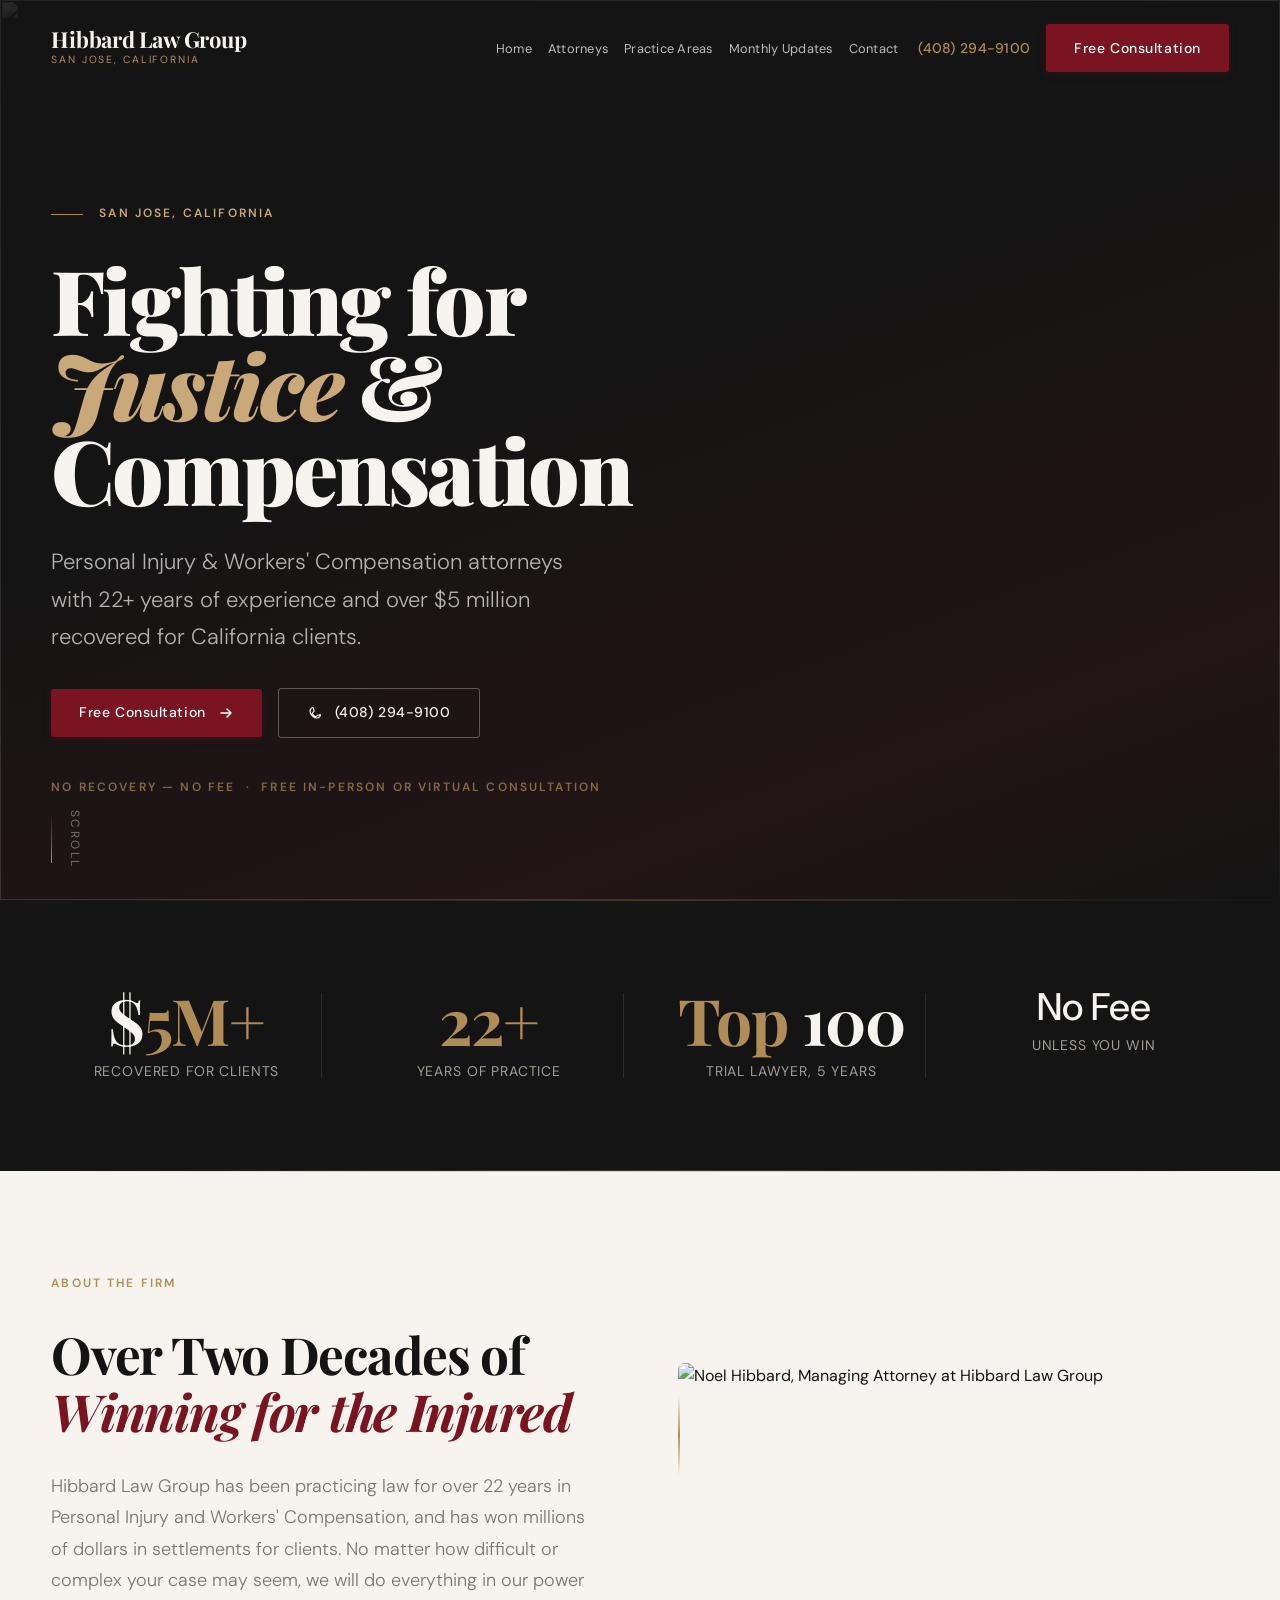
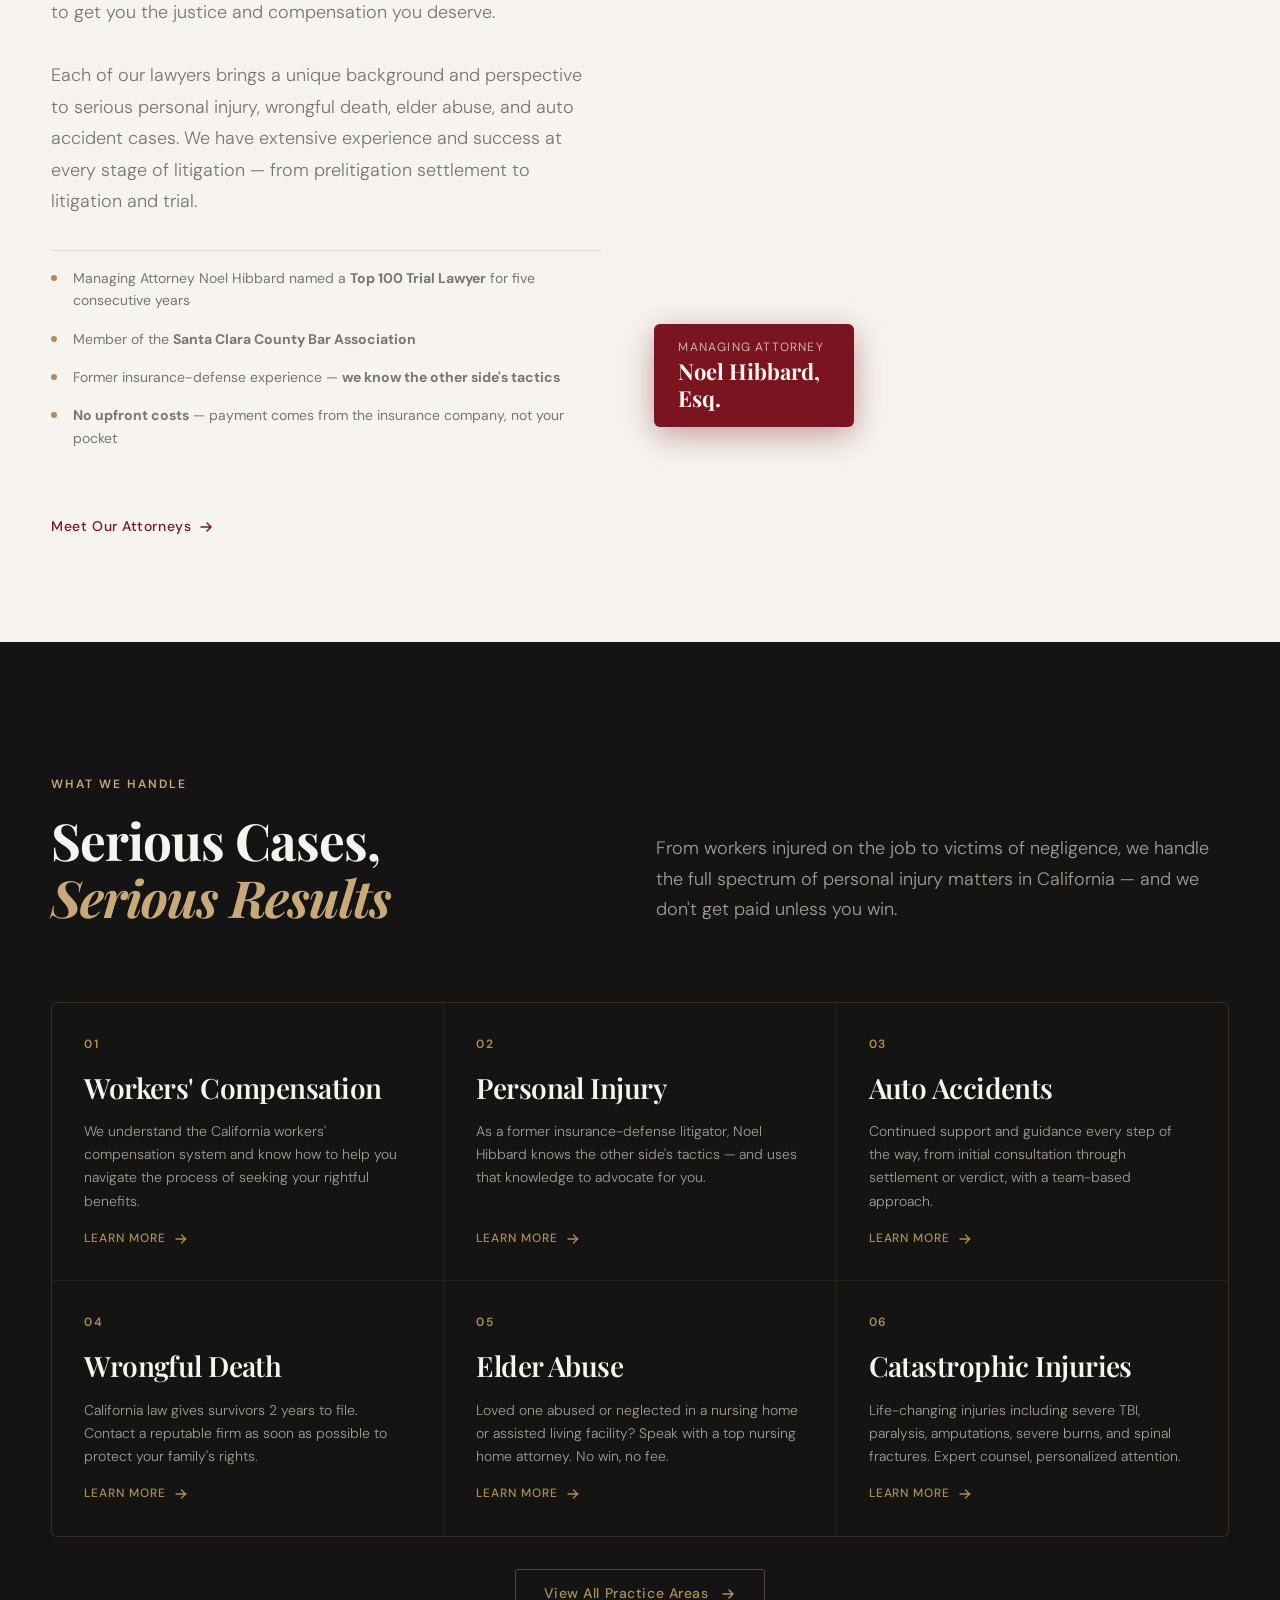
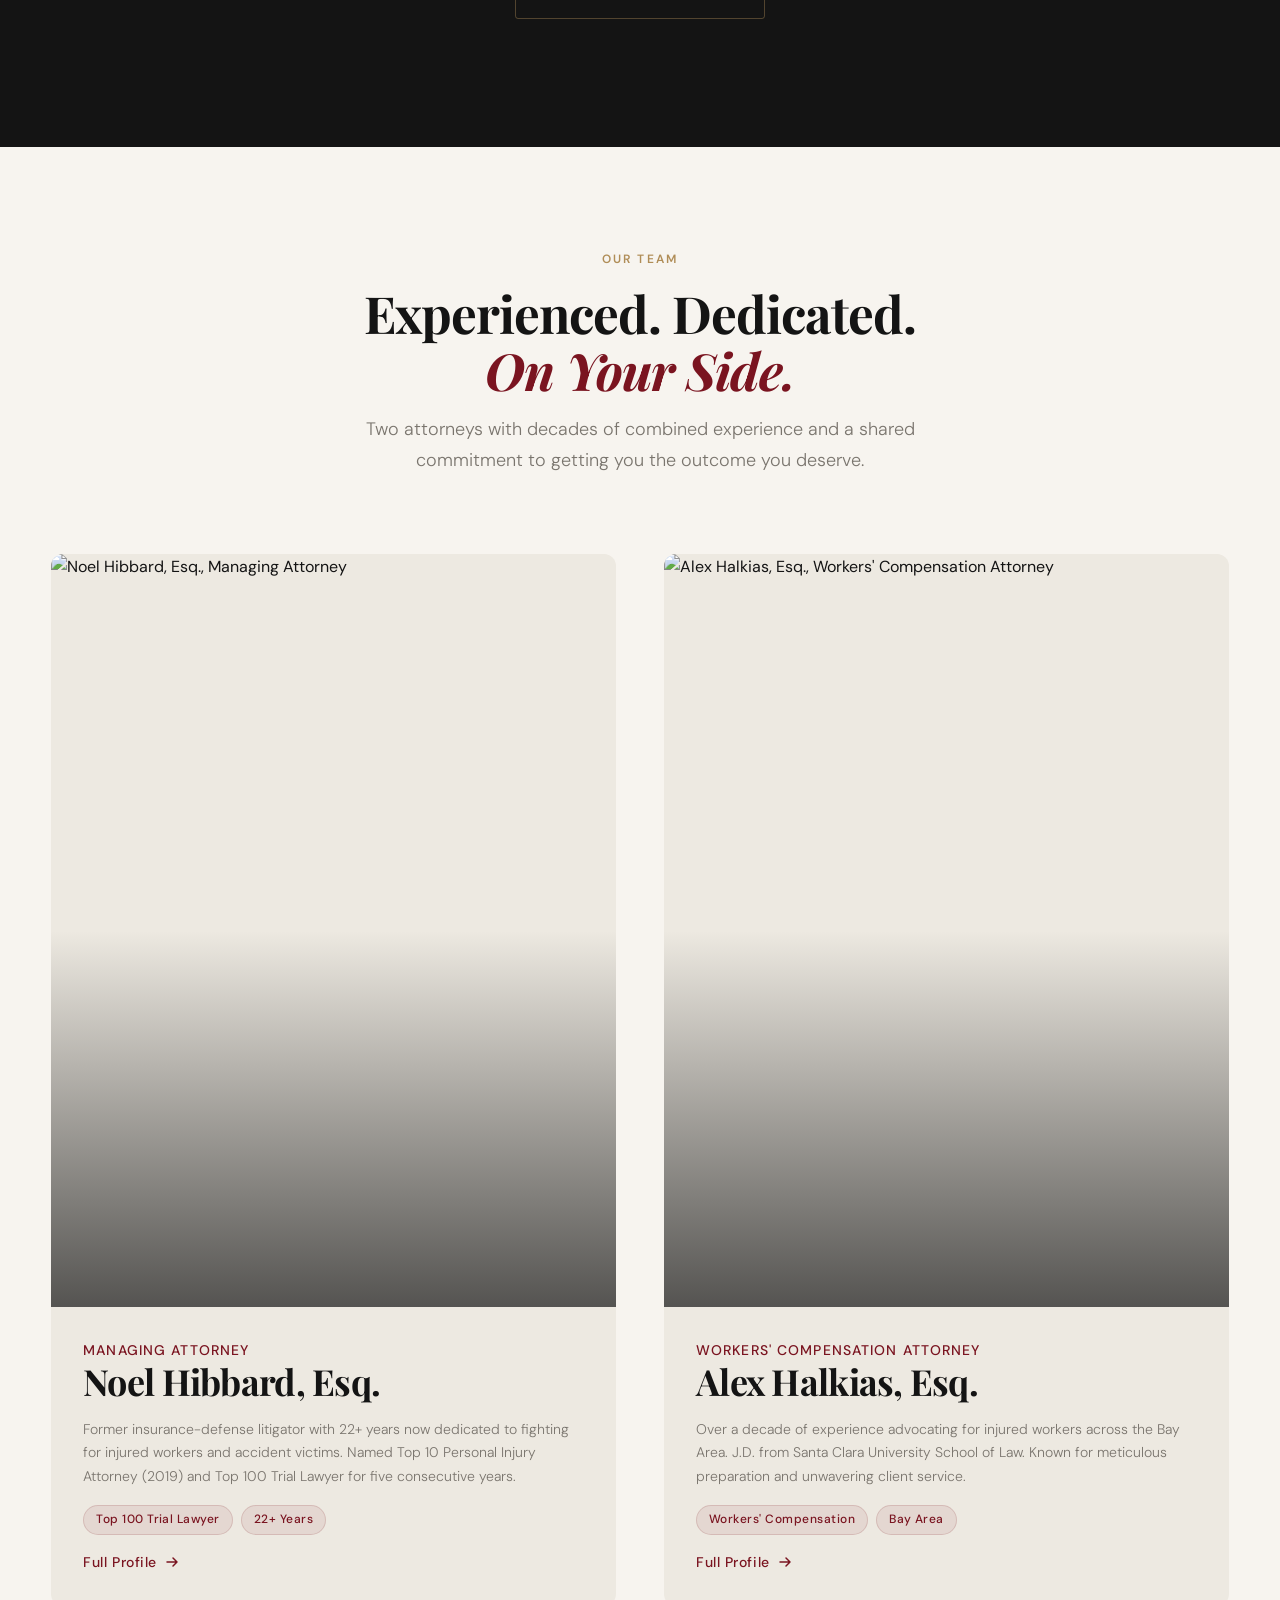
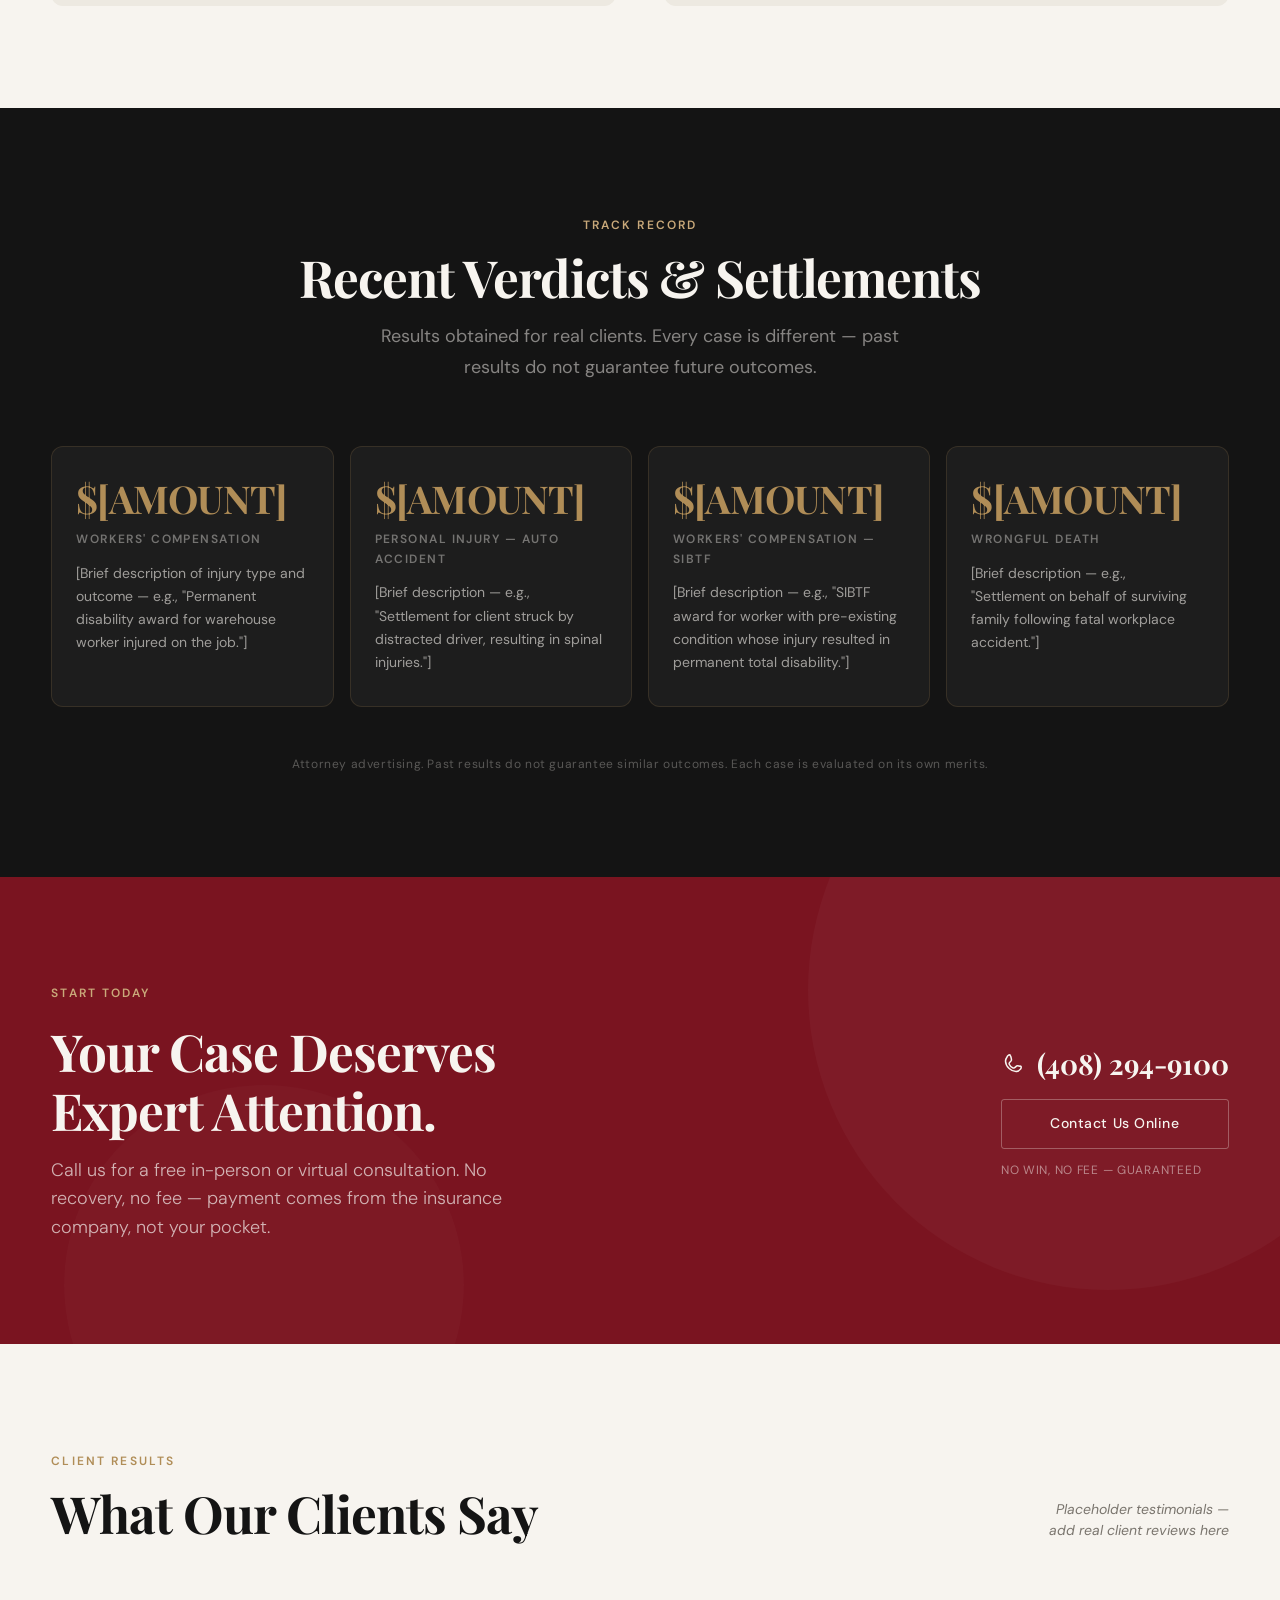
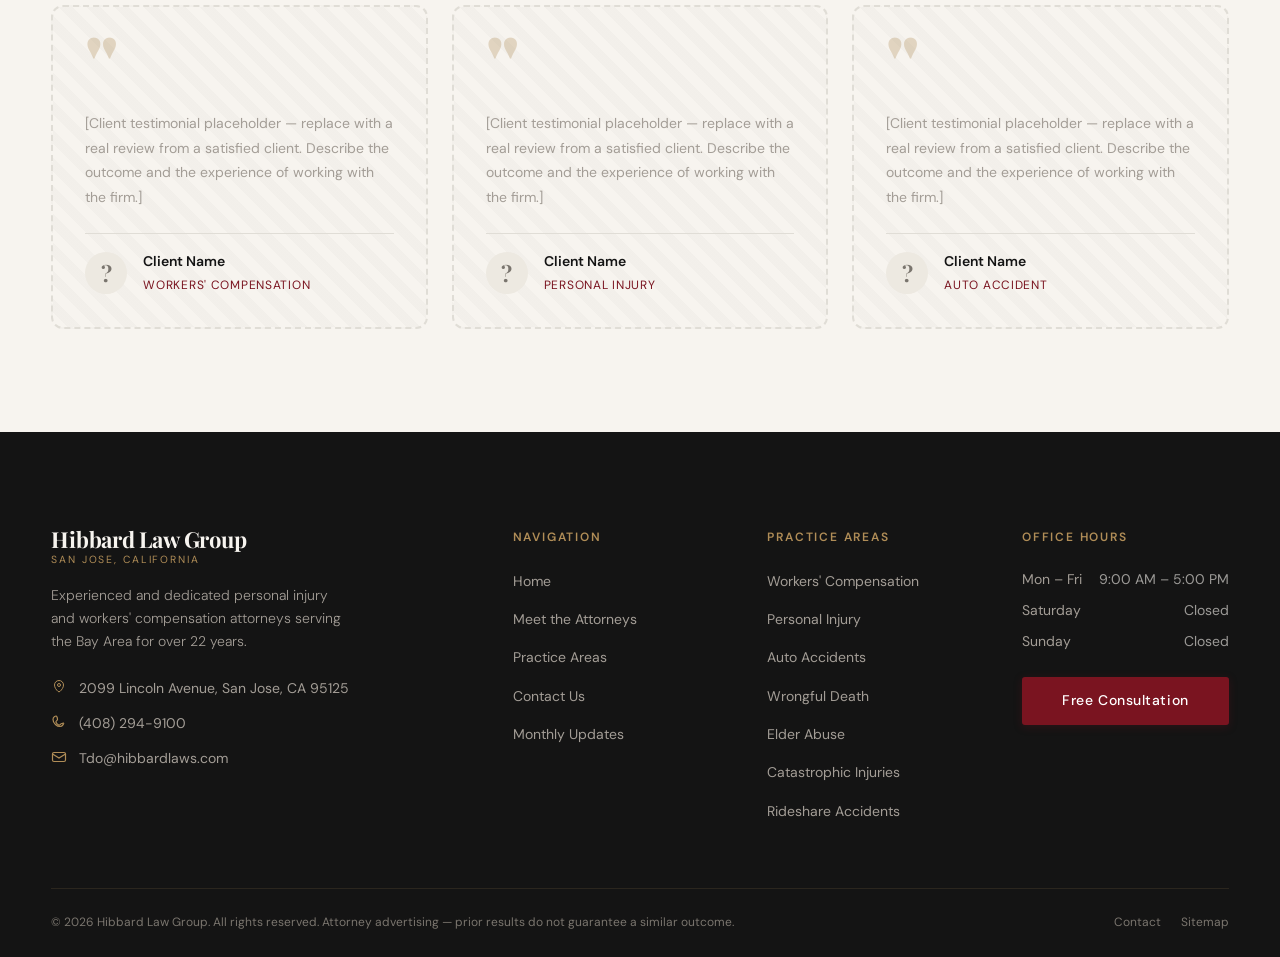
==== commit 18005837: "Update Alex bio with real content + add Recent Results section Co-Authored-By: Claude Sonnet 4.6 <no" ====
--- a/index.html
+++ b/index.html
@@ -513,6 +513,45 @@
       </div>
     </section>
 
+    <!-- ── RECENT RESULTS ── -->
+    <section class="section results-section" id="results" aria-labelledby="results-heading" style="background:var(--ink);">
+      <div class="container">
+        <div style="text-align:center;margin-bottom:clamp(var(--sp-10),5vw,var(--sp-16));" class="gsap-reveal">
+          <span class="eyebrow eyebrow--light">Track Record</span>
+          <h2 id="results-heading" style="color:var(--parchment);margin-top:var(--sp-3);">Recent Verdicts &amp; Settlements</h2>
+          <p style="color:rgba(247,244,239,0.5);font-size:var(--text-md);margin-top:var(--sp-4);max-width:540px;margin-inline:auto;line-height:1.7;">Results obtained for real clients. Every case is different — past results do not guarantee future outcomes.</p>
+        </div>
+        <div class="results-grid gsap-stagger">
+
+          <div class="result-card gsap-stagger-child">
+            <div class="result-card__amount">$[AMOUNT]</div>
+            <div class="result-card__type">Workers' Compensation</div>
+            <p class="result-card__desc">[Brief description of injury type and outcome — e.g., "Permanent disability award for warehouse worker injured on the job."]</p>
+          </div>
+
+          <div class="result-card gsap-stagger-child">
+            <div class="result-card__amount">$[AMOUNT]</div>
+            <div class="result-card__type">Personal Injury — Auto Accident</div>
+            <p class="result-card__desc">[Brief description — e.g., "Settlement for client struck by distracted driver, resulting in spinal injuries."]</p>
+          </div>
+
+          <div class="result-card gsap-stagger-child">
+            <div class="result-card__amount">$[AMOUNT]</div>
+            <div class="result-card__type">Workers' Compensation — SIBTF</div>
+            <p class="result-card__desc">[Brief description — e.g., "SIBTF award for worker with pre-existing condition whose injury resulted in permanent total disability."]</p>
+          </div>
+
+          <div class="result-card gsap-stagger-child">
+            <div class="result-card__amount">$[AMOUNT]</div>
+            <div class="result-card__type">Wrongful Death</div>
+            <p class="result-card__desc">[Brief description — e.g., "Settlement on behalf of surviving family following fatal workplace accident."]</p>
+          </div>
+
+        </div>
+        <p style="text-align:center;margin-top:clamp(var(--sp-8),4vw,var(--sp-12));font-size:var(--text-xs);color:rgba(247,244,239,0.3);letter-spacing:0.05em;" class="gsap-reveal">Attorney advertising. Past results do not guarantee similar outcomes. Each case is evaluated on its own merits.</p>
+      </div>
+    </section>
+
     <!-- ── CONSULTATION CTA ── -->
     <section class="consult-cta section" aria-labelledby="cta-heading">
       <div class="container">
--- a/assets/css/styles.css
+++ b/assets/css/styles.css
@@ -369,23 +369,25 @@
 .site-nav {
   display: flex;
   align-items: center;
-  gap: var(--sp-8);
+  gap: var(--sp-5);
+  flex-shrink: 0;
 }
 
 .nav-links {
   display: flex;
   align-items: center;
-  gap: var(--sp-6);
+  gap: var(--sp-4);
   list-style: none;
 }
 
 .nav-links a {
-  font-size: var(--text-sm);
+  font-size: 0.8rem;
   font-weight: 400;
   color: rgba(247,244,239,0.75);
   letter-spacing: 0.02em;
   position: relative;
   padding-block: var(--sp-1);
+  white-space: nowrap;
   transition: color var(--t-fast) ease;
 }
 
@@ -2151,6 +2153,62 @@
   border-radius: 0 var(--radius) var(--radius) 0;
 }
 
+/* ── RESULTS / VERDICTS ── */
+.results-grid {
+  display: grid;
+  grid-template-columns: repeat(4, 1fr);
+  gap: var(--sp-4);
+}
+
+.result-card {
+  background: rgba(247,244,239,0.04);
+  border: 1px solid rgba(176,141,87,0.18);
+  border-radius: var(--radius-lg);
+  padding: var(--sp-8) var(--sp-6);
+  display: flex;
+  flex-direction: column;
+  gap: var(--sp-3);
+  transition: background var(--t-mid) var(--ease-out),
+              border-color var(--t-mid) var(--ease-out);
+}
+
+.result-card:hover {
+  background: rgba(247,244,239,0.07);
+  border-color: rgba(176,141,87,0.35);
+}
+
+.result-card__amount {
+  font-family: var(--serif);
+  font-size: clamp(var(--text-2xl), 3vw, var(--text-3xl));
+  font-weight: 700;
+  color: var(--gold);
+  line-height: 1;
+  letter-spacing: -0.02em;
+}
+
+.result-card__type {
+  font-size: var(--text-xs);
+  font-weight: 600;
+  letter-spacing: 0.12em;
+  text-transform: uppercase;
+  color: rgba(247,244,239,0.4);
+}
+
+.result-card__desc {
+  font-size: var(--text-sm);
+  color: rgba(247,244,239,0.6);
+  line-height: 1.65;
+  flex: 1;
+}
+
+@media (max-width: 1100px) {
+  .results-grid { grid-template-columns: repeat(2, 1fr); }
+}
+
+@media (max-width: 600px) {
+  .results-grid { grid-template-columns: 1fr; }
+}
+
 /* ── ANIMATIONS ── */
 .reveal-up {
   opacity: 0;
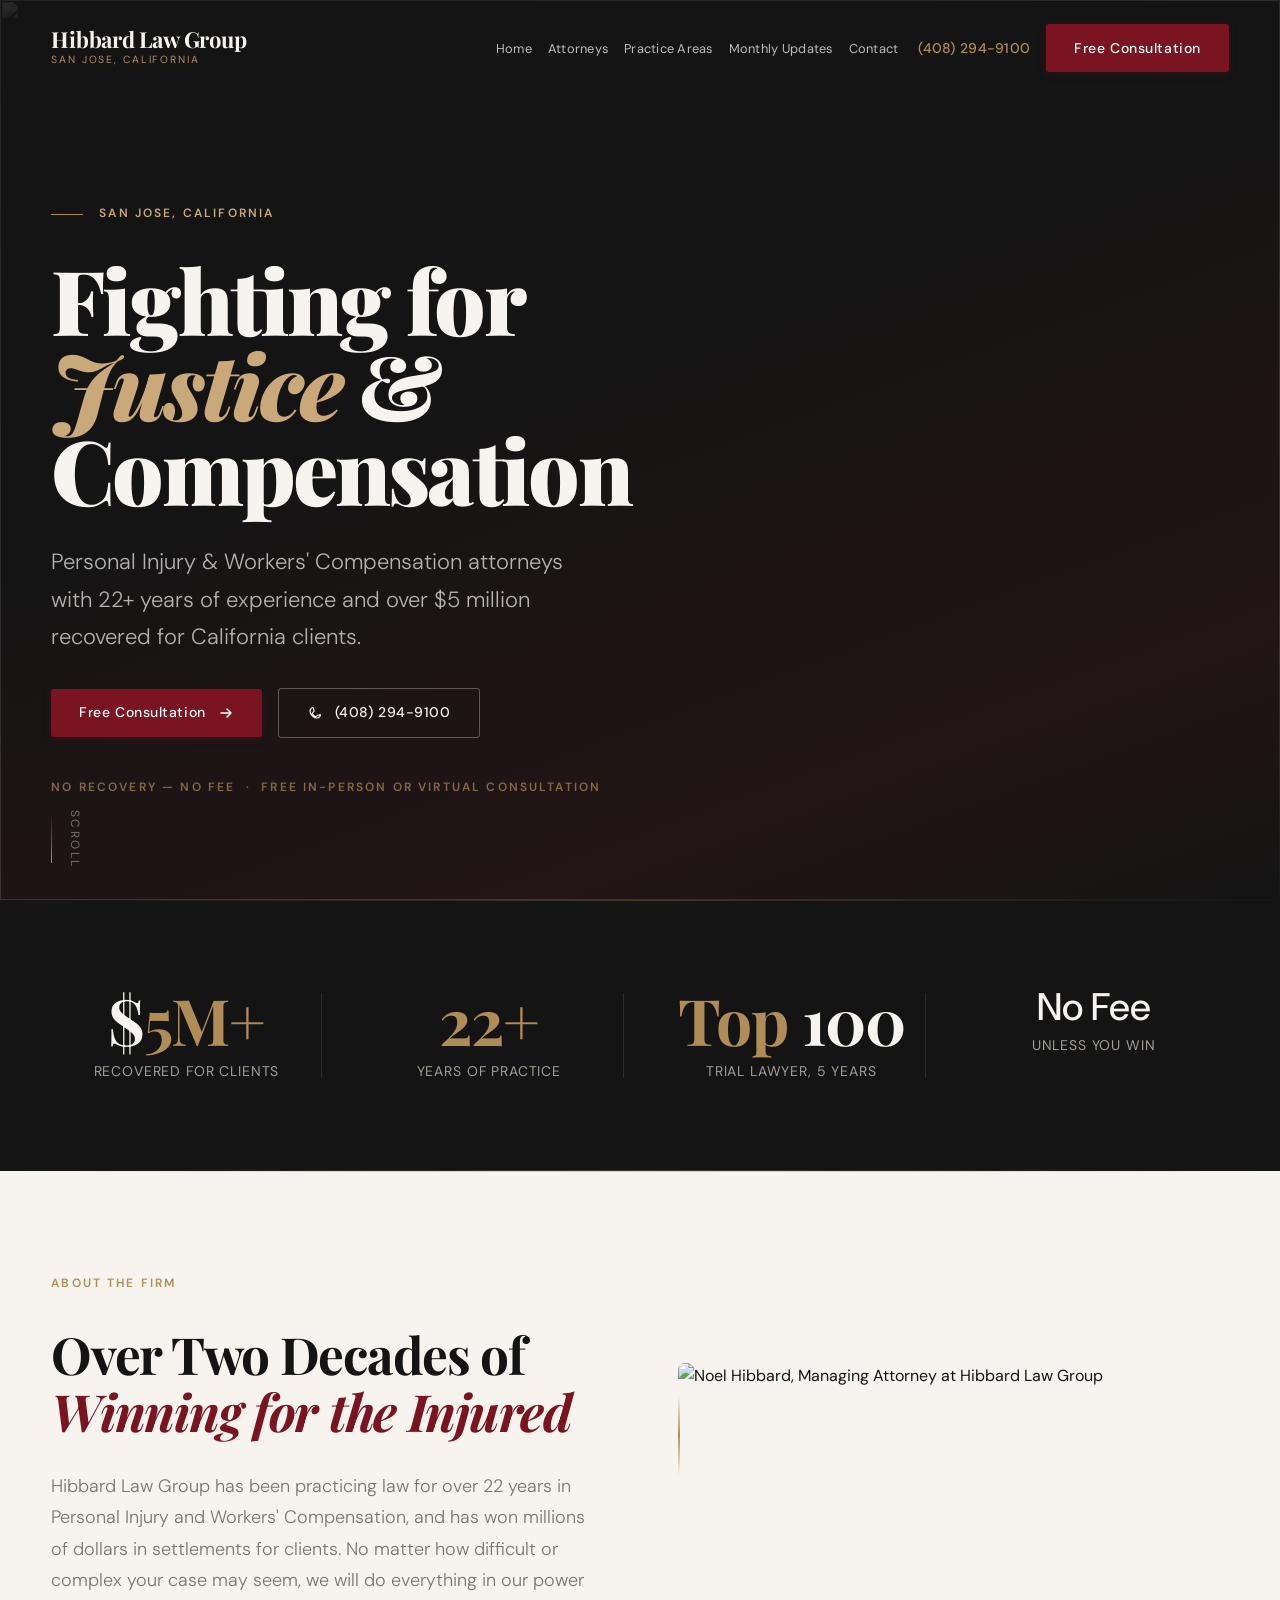
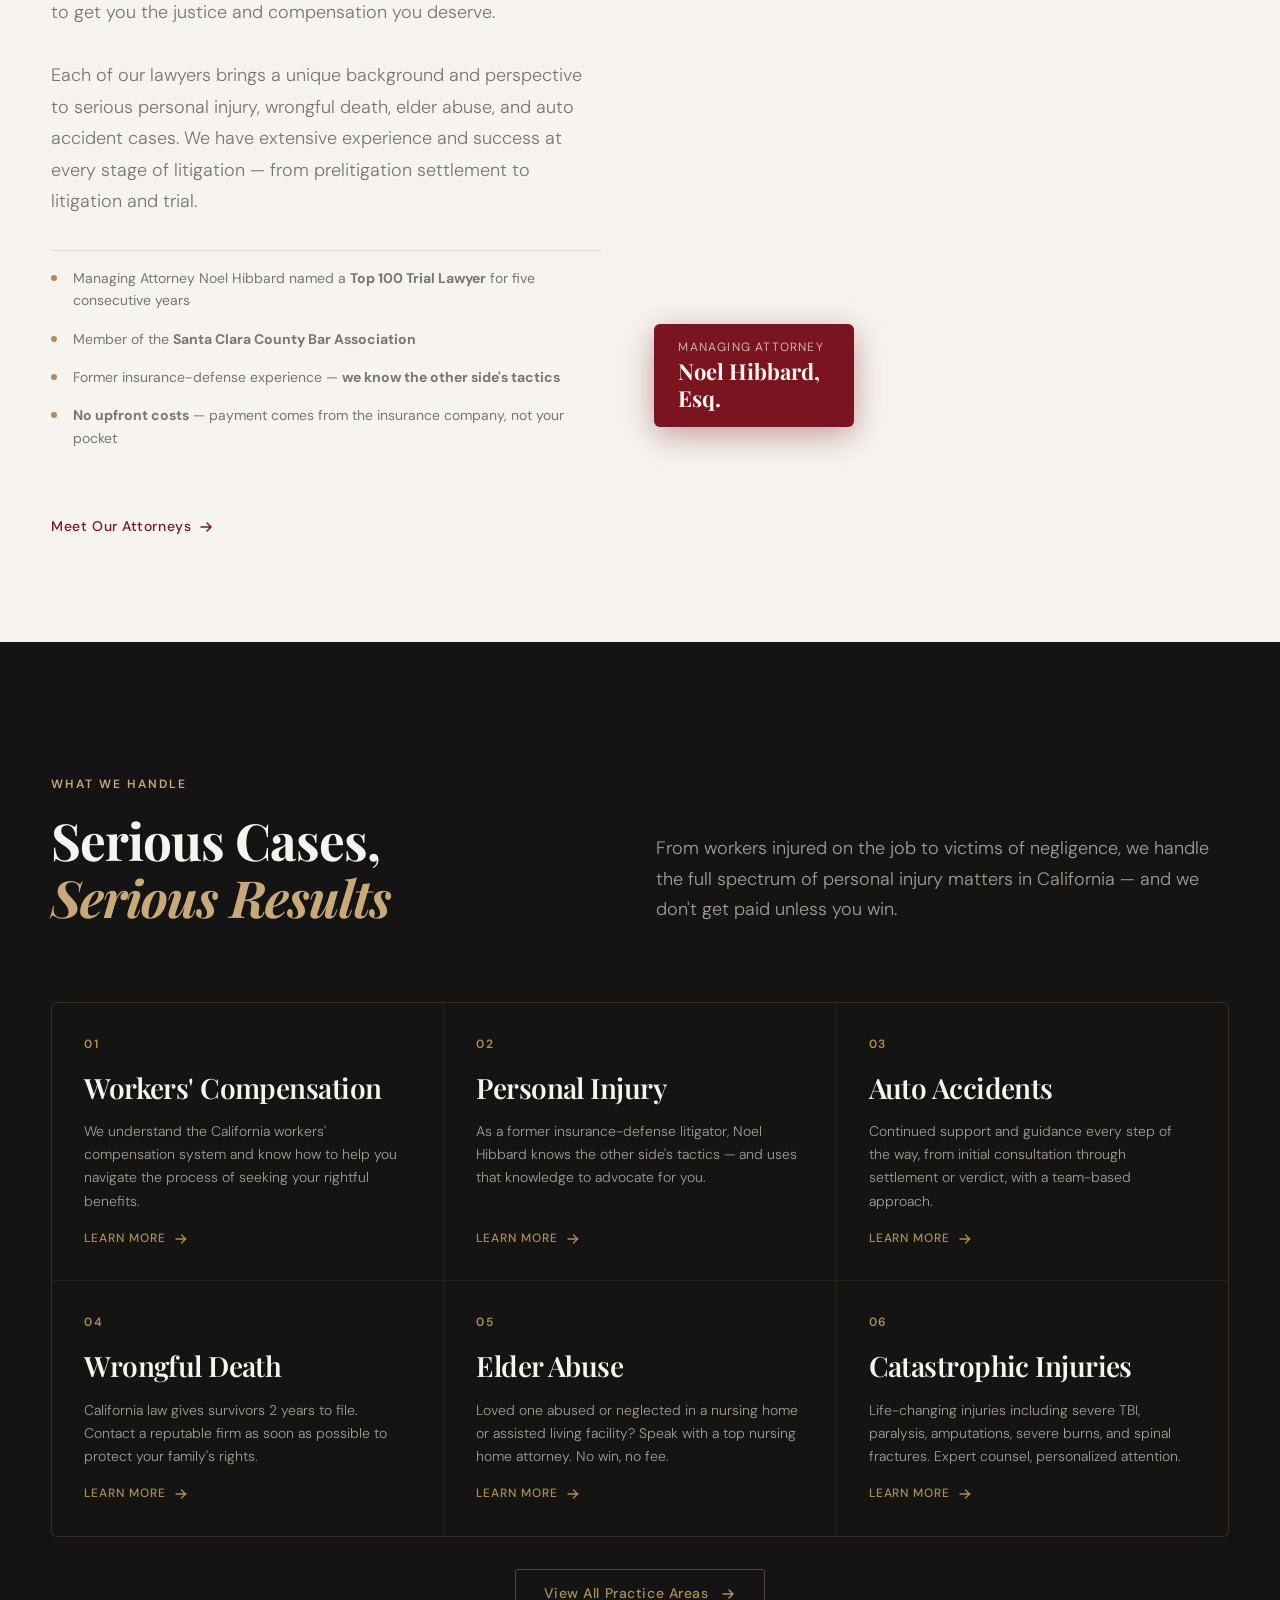
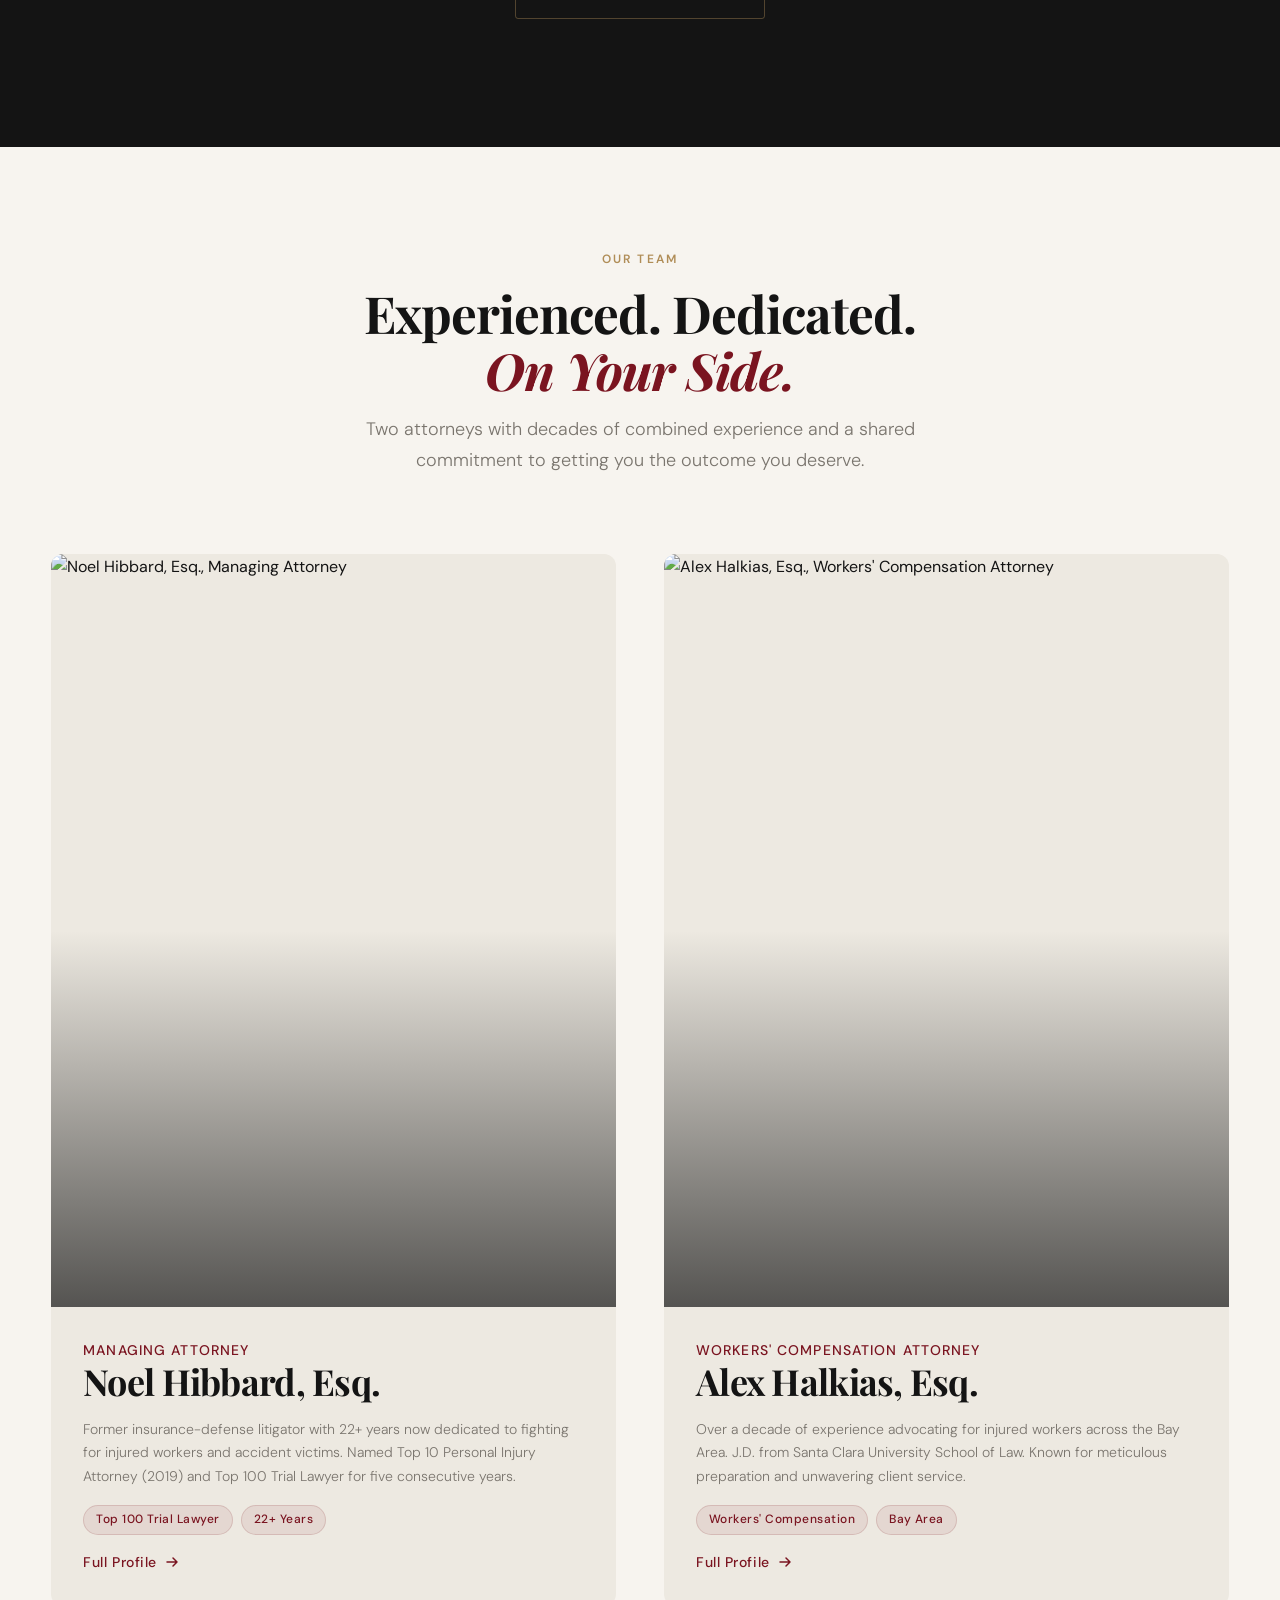
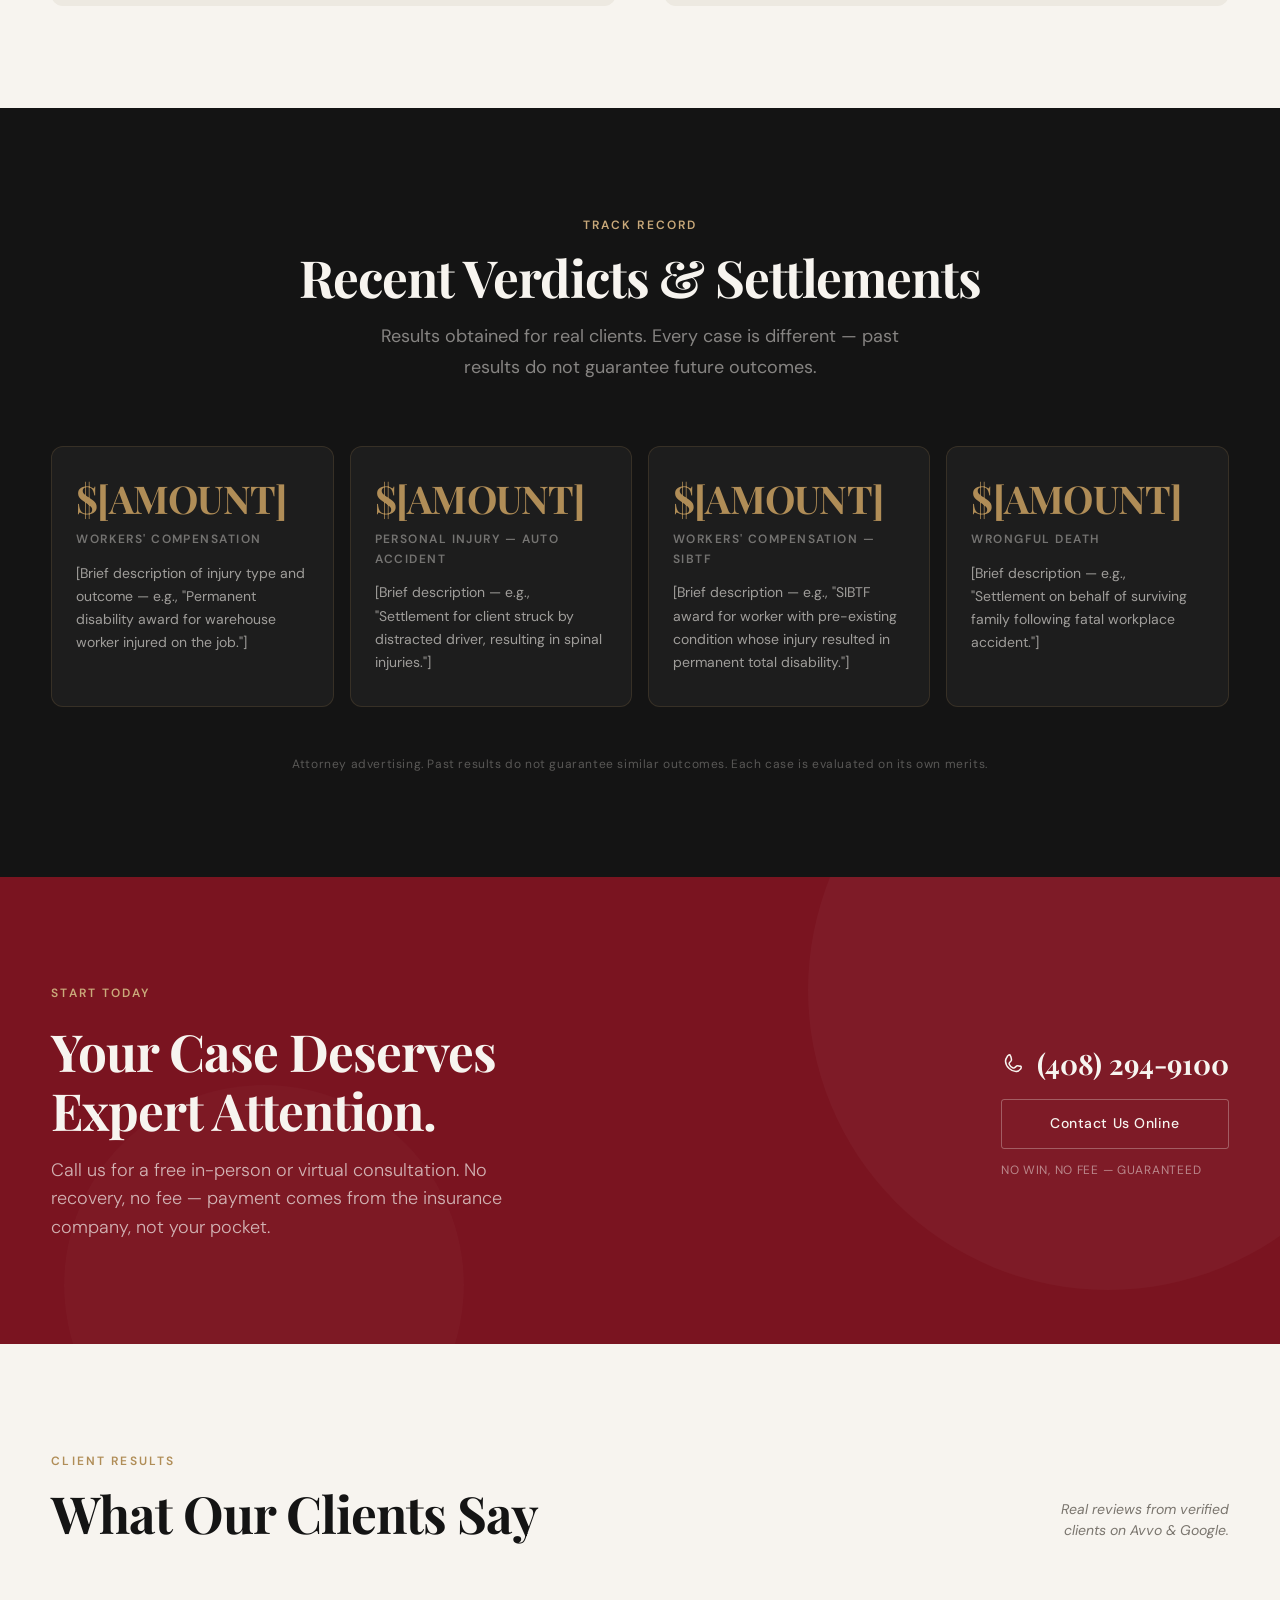
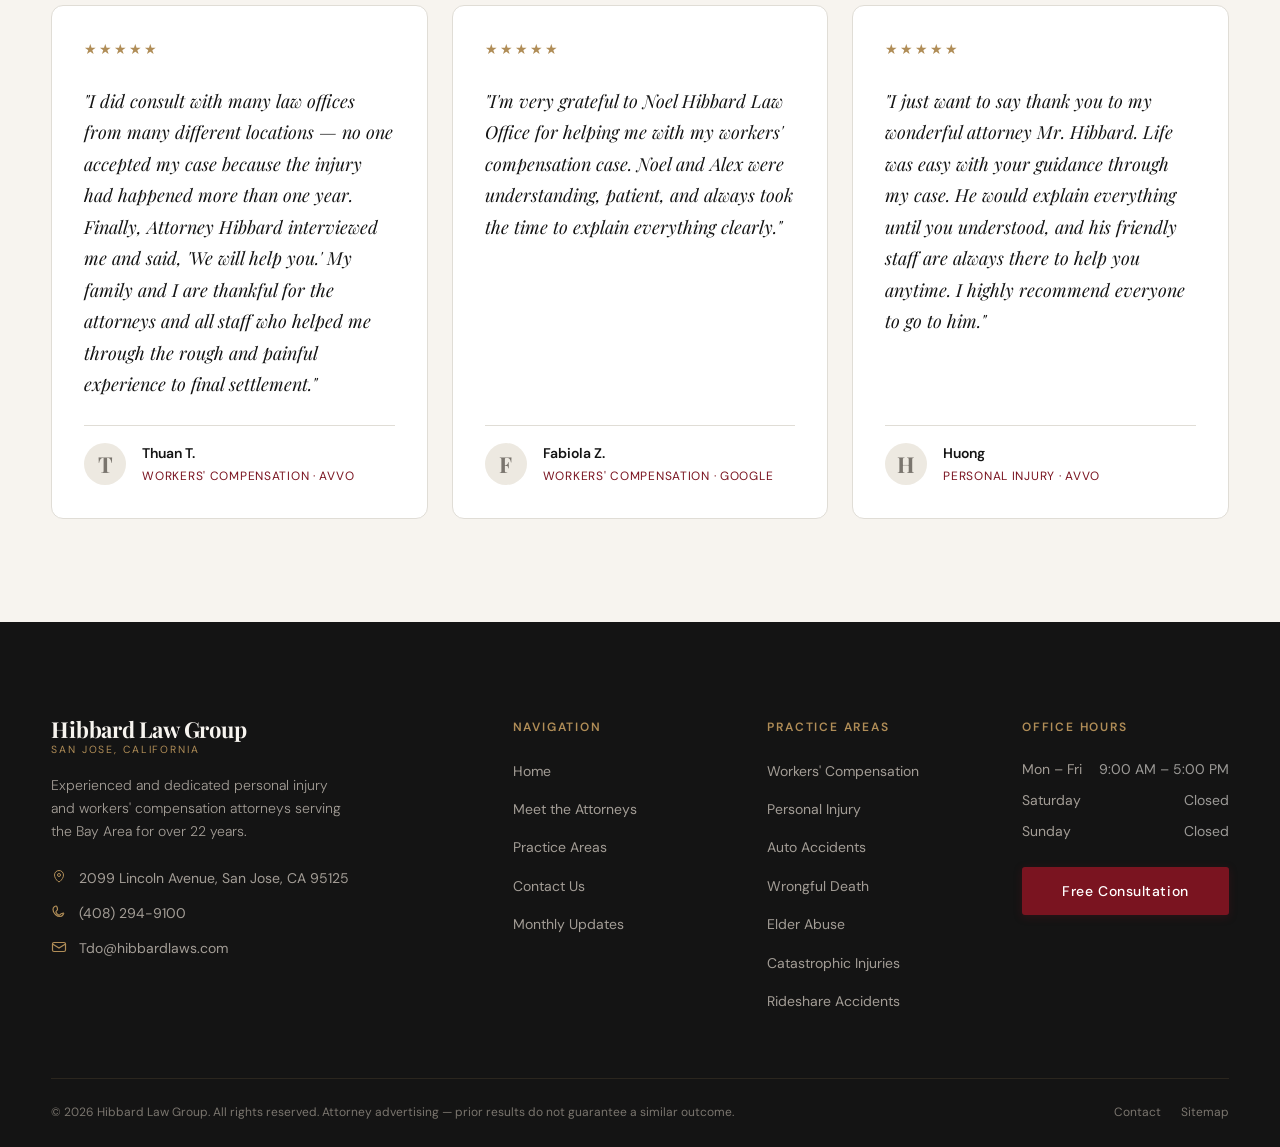
==== commit 51684d4a: "Replace placeholder testimonials with real client reviews from Avvo & Google Co-Authored-By: Claude " ====
--- a/index.html
+++ b/index.html
@@ -591,54 +591,50 @@
             <h2 class="gsap-reveal" id="testimonials-heading" style="margin-top:var(--sp-3);">What Our Clients Say</h2>
           </div>
           <p class="testimonials__note">
-            <!-- CLIENT: Replace placeholder slots with real testimonials -->
-            Placeholder testimonials — add real client reviews here
+            Real reviews from verified clients on Avvo &amp; Google.
           </p>
         </div>
 
         <div class="testimonial-grid gsap-stagger">
 
-          <!-- PLACEHOLDER SLOT 1: Replace with real client testimonial -->
-          <div class="testimonial-card testimonial-placeholder gsap-stagger-child" aria-label="Testimonial placeholder 1">
-            <div class="testimonial-card__quote-mark" aria-hidden="true">"</div>
+          <div class="testimonial-card gsap-stagger-child">
+            <div class="testimonial-card__stars" aria-label="5 out of 5 stars">★★★★★</div>
             <p class="testimonial-card__text">
-              [Client testimonial placeholder — replace with a real review from a satisfied client. Describe the outcome and the experience of working with the firm.]
+              "I did consult with many law offices from many different locations — no one accepted my case because the injury had happened more than one year. Finally, Attorney Hibbard interviewed me and said, 'We will help you.' My family and I are thankful for the attorneys and all staff who helped me through the rough and painful experience to final settlement."
             </p>
             <div class="testimonial-card__footer">
-              <div class="testimonial-card__avatar" aria-hidden="true">?</div>
+              <div class="testimonial-card__avatar" aria-hidden="true">T</div>
               <div class="testimonial-card__author">
-                <span class="testimonial-card__name">Client Name</span>
-                <span class="testimonial-card__case">Workers' Compensation</span>
-              </div>
-            </div>
-          </div>
-
-          <!-- PLACEHOLDER SLOT 2: Replace with real client testimonial -->
-          <div class="testimonial-card testimonial-placeholder gsap-stagger-child" aria-label="Testimonial placeholder 2">
-            <div class="testimonial-card__quote-mark" aria-hidden="true">"</div>
+                <span class="testimonial-card__name">Thuan T.</span>
+                <span class="testimonial-card__case">Workers' Compensation · Avvo</span>
+              </div>
+            </div>
+          </div>
+
+          <div class="testimonial-card gsap-stagger-child">
+            <div class="testimonial-card__stars" aria-label="5 out of 5 stars">★★★★★</div>
             <p class="testimonial-card__text">
-              [Client testimonial placeholder — replace with a real review from a satisfied client. Describe the outcome and the experience of working with the firm.]
+              "I'm very grateful to Noel Hibbard Law Office for helping me with my workers' compensation case. Noel and Alex were understanding, patient, and always took the time to explain everything clearly."
             </p>
             <div class="testimonial-card__footer">
-              <div class="testimonial-card__avatar" aria-hidden="true">?</div>
+              <div class="testimonial-card__avatar" aria-hidden="true">F</div>
               <div class="testimonial-card__author">
-                <span class="testimonial-card__name">Client Name</span>
-                <span class="testimonial-card__case">Personal Injury</span>
-              </div>
-            </div>
-          </div>
-
-          <!-- PLACEHOLDER SLOT 3: Replace with real client testimonial -->
-          <div class="testimonial-card testimonial-placeholder gsap-stagger-child" aria-label="Testimonial placeholder 3">
-            <div class="testimonial-card__quote-mark" aria-hidden="true">"</div>
+                <span class="testimonial-card__name">Fabiola Z.</span>
+                <span class="testimonial-card__case">Workers' Compensation · Google</span>
+              </div>
+            </div>
+          </div>
+
+          <div class="testimonial-card gsap-stagger-child">
+            <div class="testimonial-card__stars" aria-label="5 out of 5 stars">★★★★★</div>
             <p class="testimonial-card__text">
-              [Client testimonial placeholder — replace with a real review from a satisfied client. Describe the outcome and the experience of working with the firm.]
+              "I just want to say thank you to my wonderful attorney Mr. Hibbard. Life was easy with your guidance through my case. He would explain everything until you understood, and his friendly staff are always there to help you anytime. I highly recommend everyone to go to him."
             </p>
             <div class="testimonial-card__footer">
-              <div class="testimonial-card__avatar" aria-hidden="true">?</div>
+              <div class="testimonial-card__avatar" aria-hidden="true">H</div>
               <div class="testimonial-card__author">
-                <span class="testimonial-card__name">Client Name</span>
-                <span class="testimonial-card__case">Auto Accident</span>
+                <span class="testimonial-card__name">Huong</span>
+                <span class="testimonial-card__case">Personal Injury · Avvo</span>
               </div>
             </div>
           </div>
--- a/assets/css/styles.css
+++ b/assets/css/styles.css
@@ -1285,14 +1285,10 @@
   transform: translateY(-3px);
 }
 
-.testimonial-card__quote-mark {
-  font-family: var(--serif);
-  font-size: 5rem;
-  line-height: 0.6;
+.testimonial-card__stars {
   color: var(--gold);
-  opacity: 0.3;
-  font-weight: 900;
-  pointer-events: none;
+  font-size: var(--text-sm);
+  letter-spacing: 2px;
 }
 
 .testimonial-card__text {
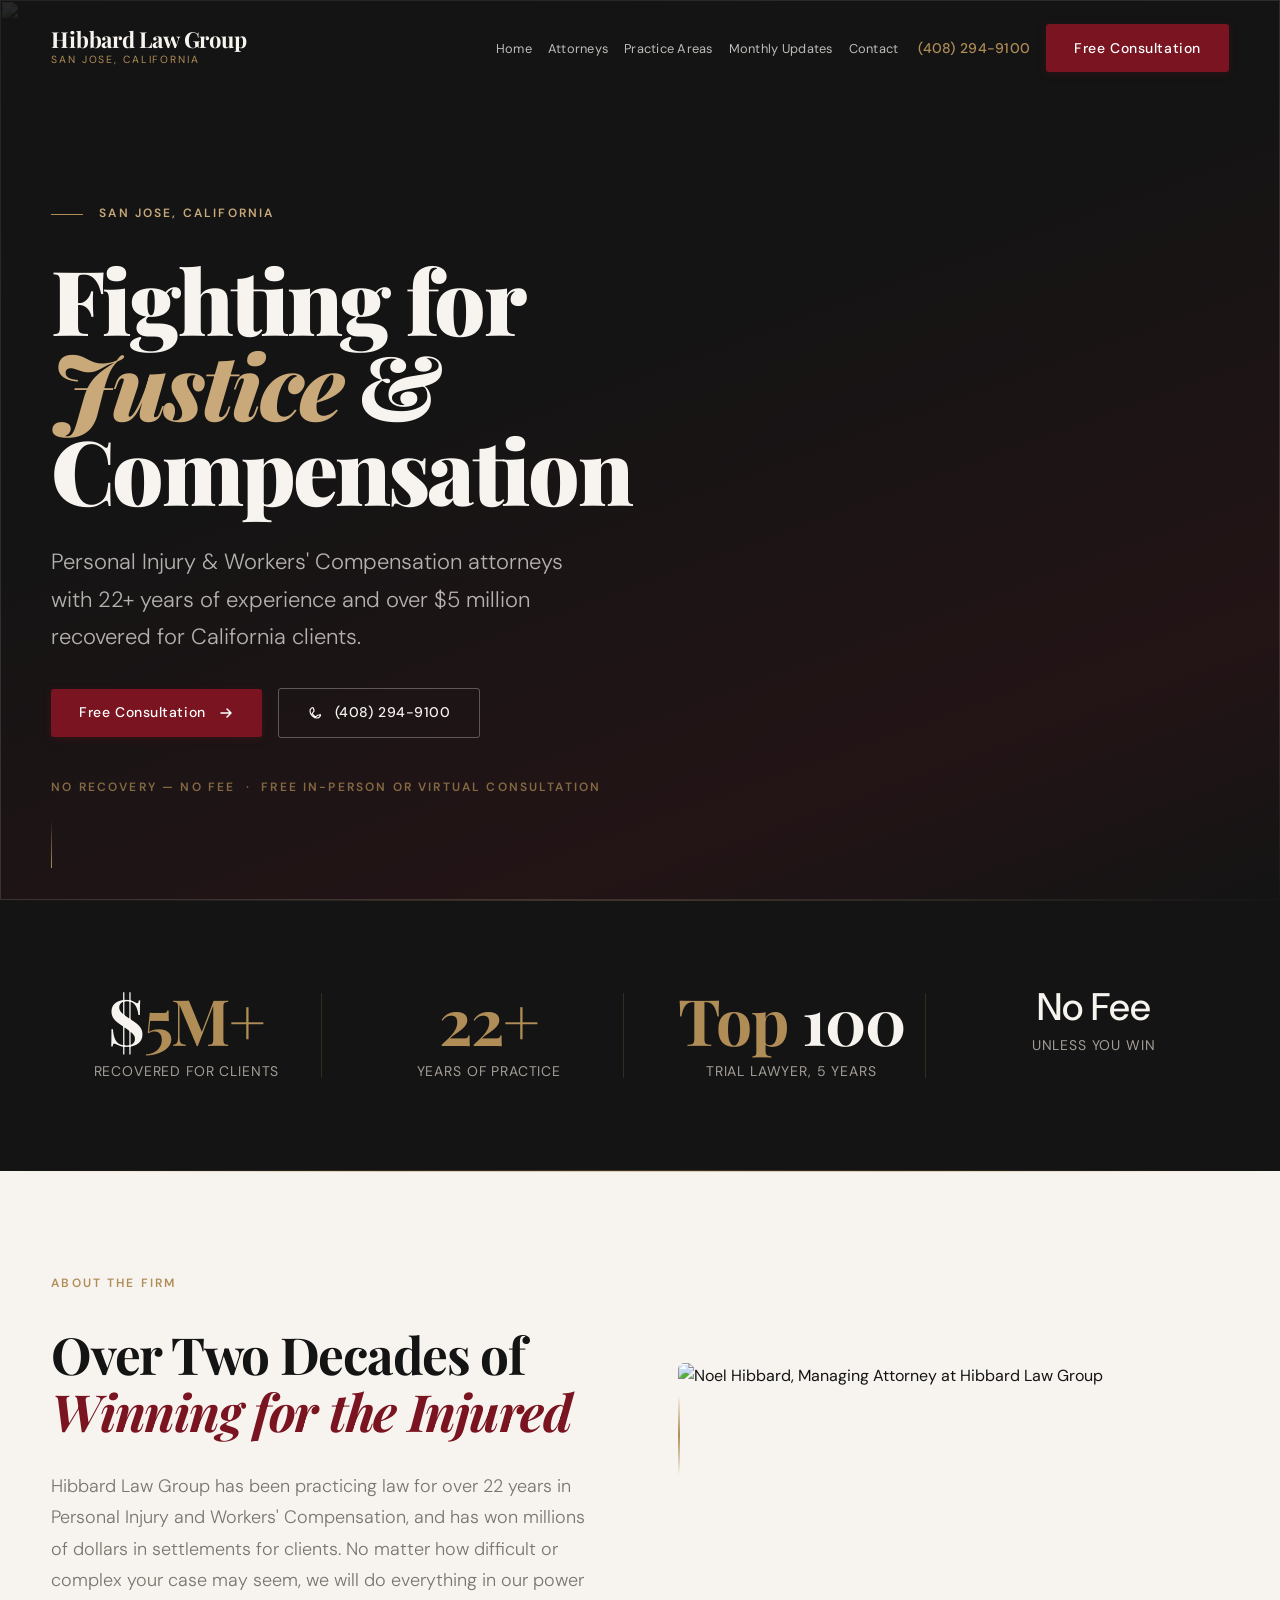
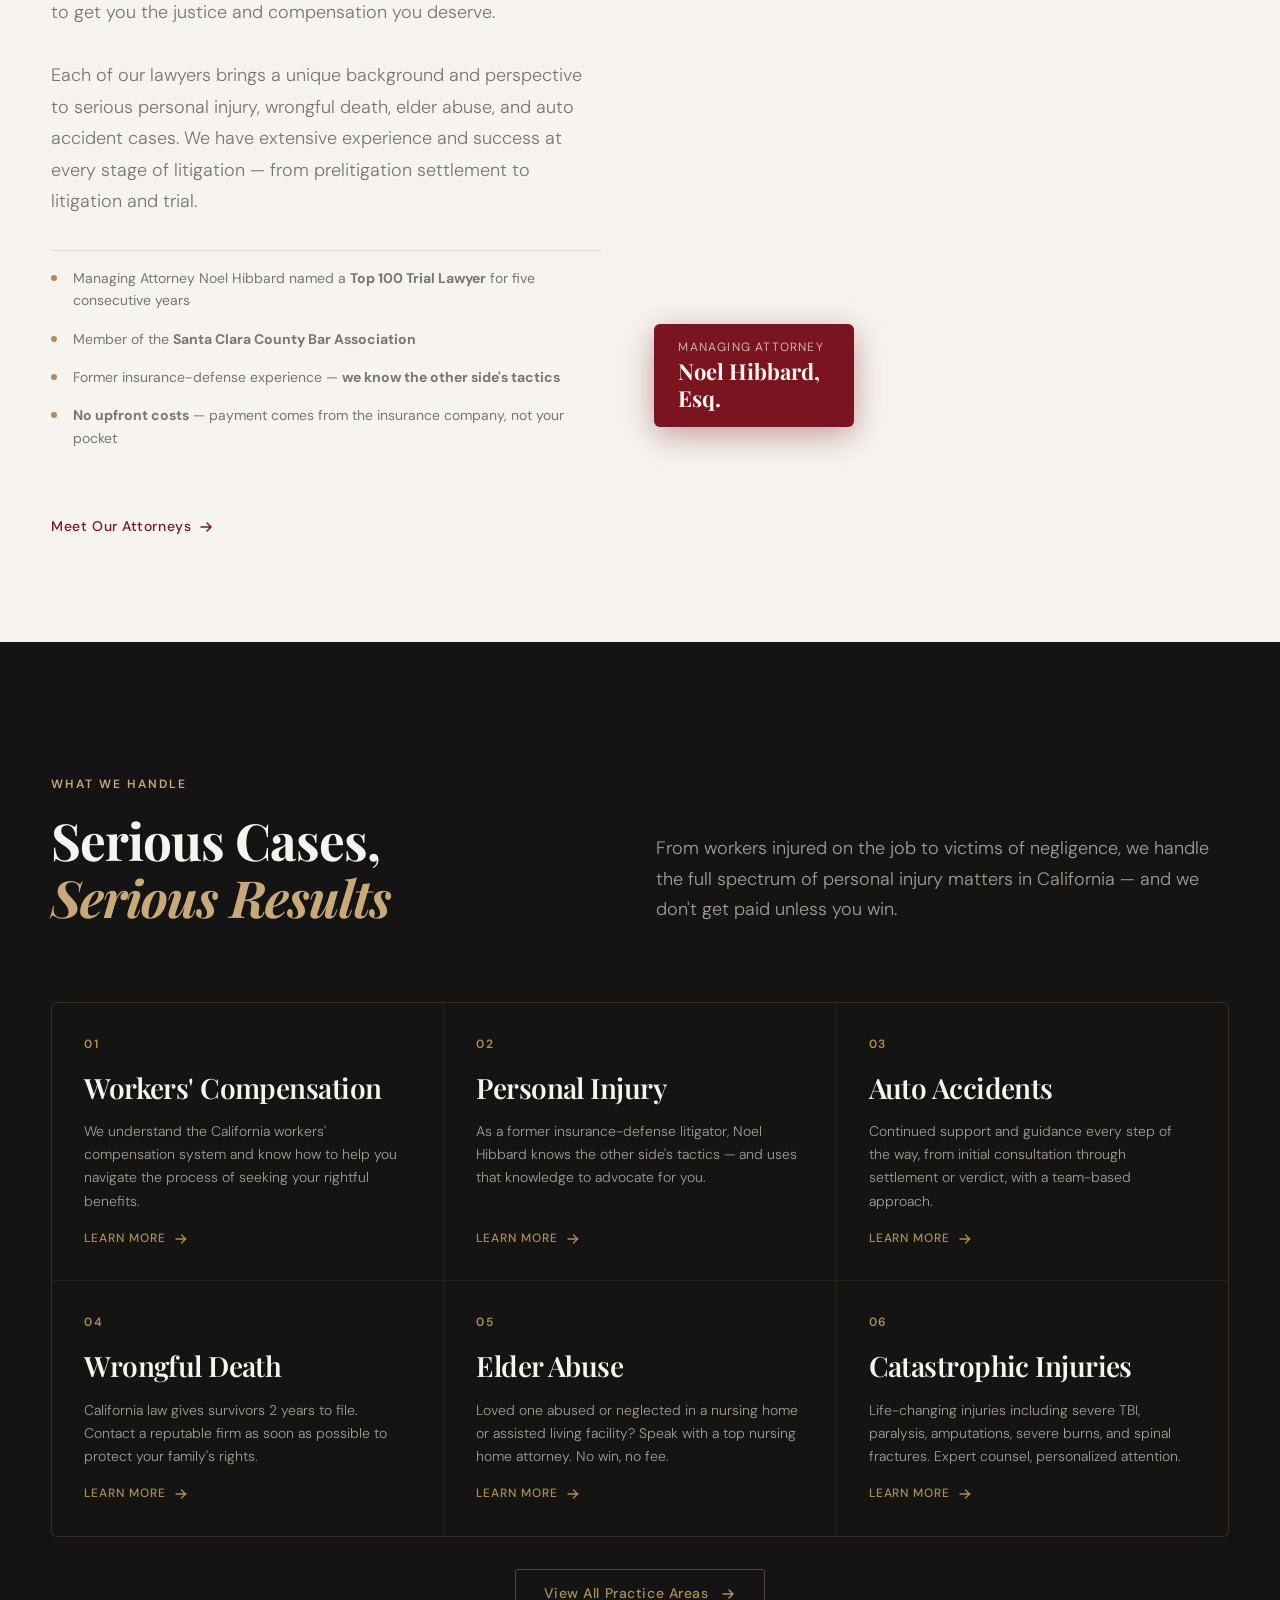
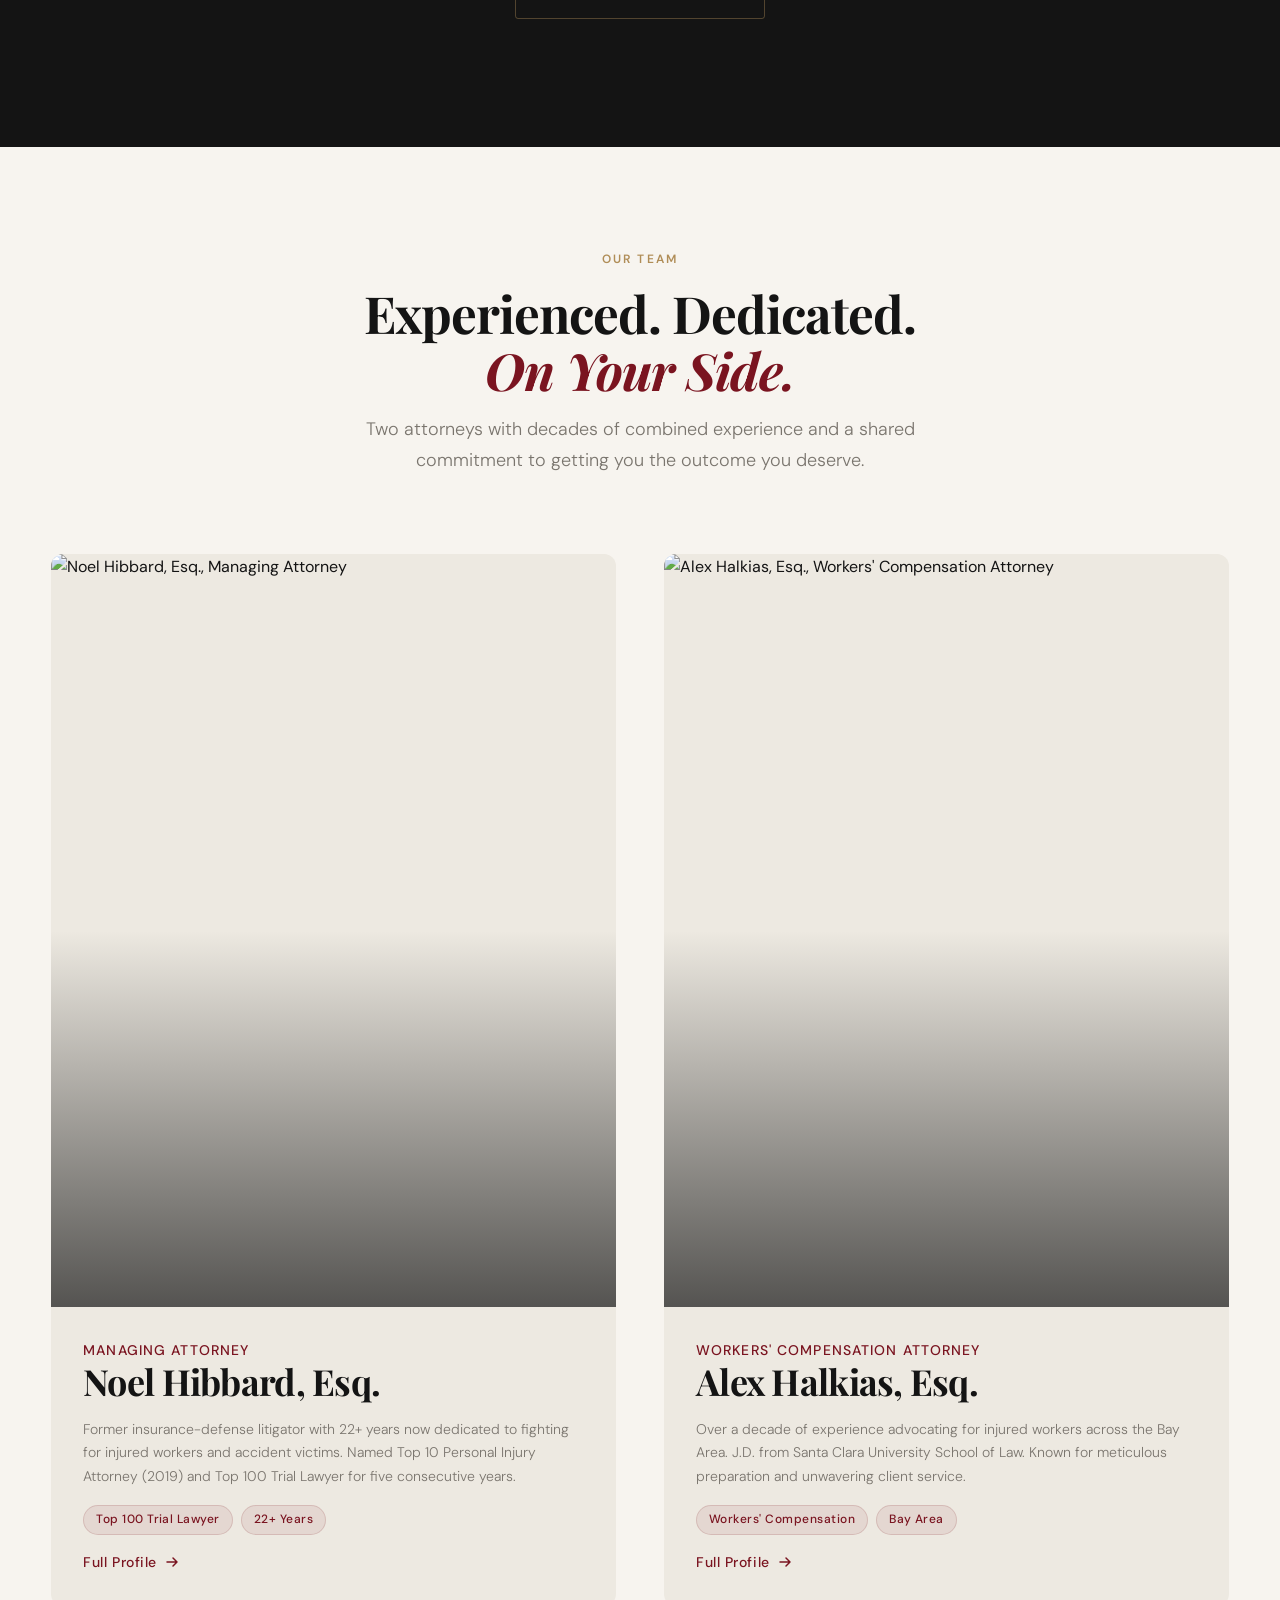
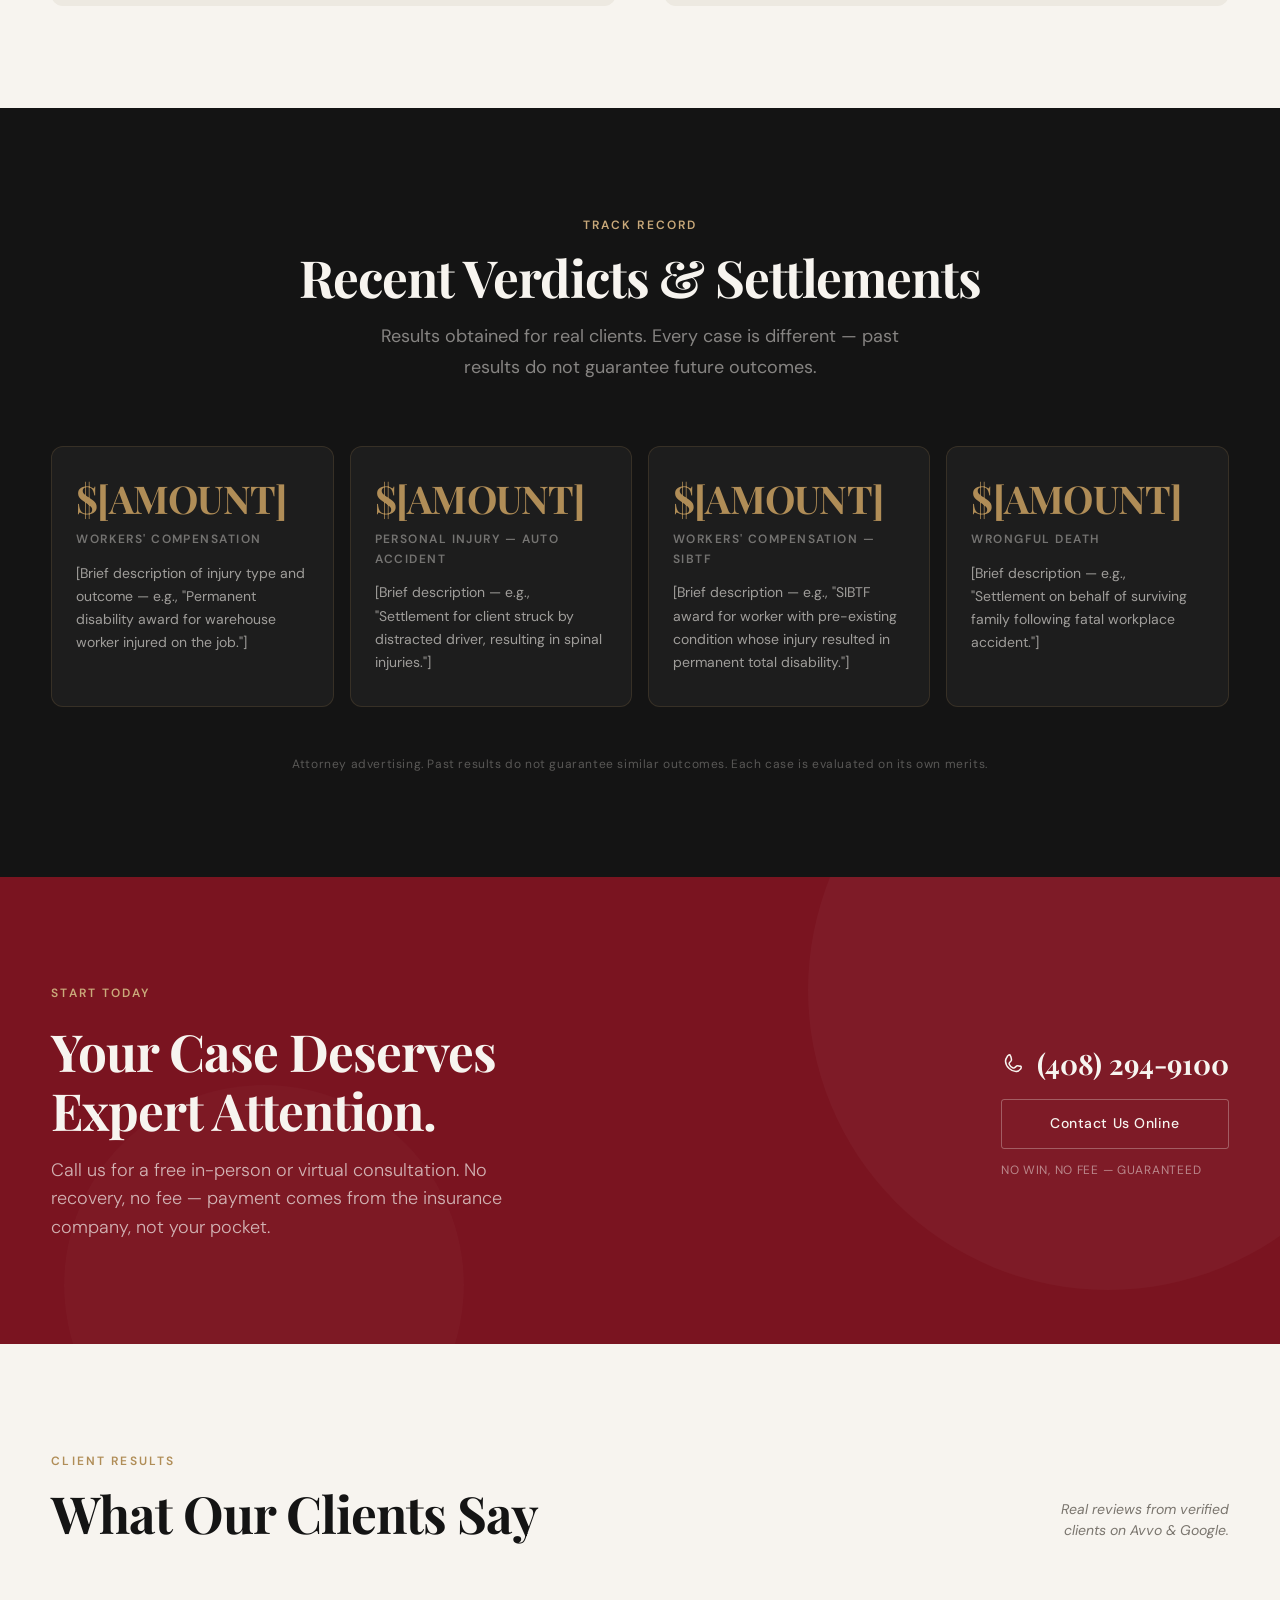
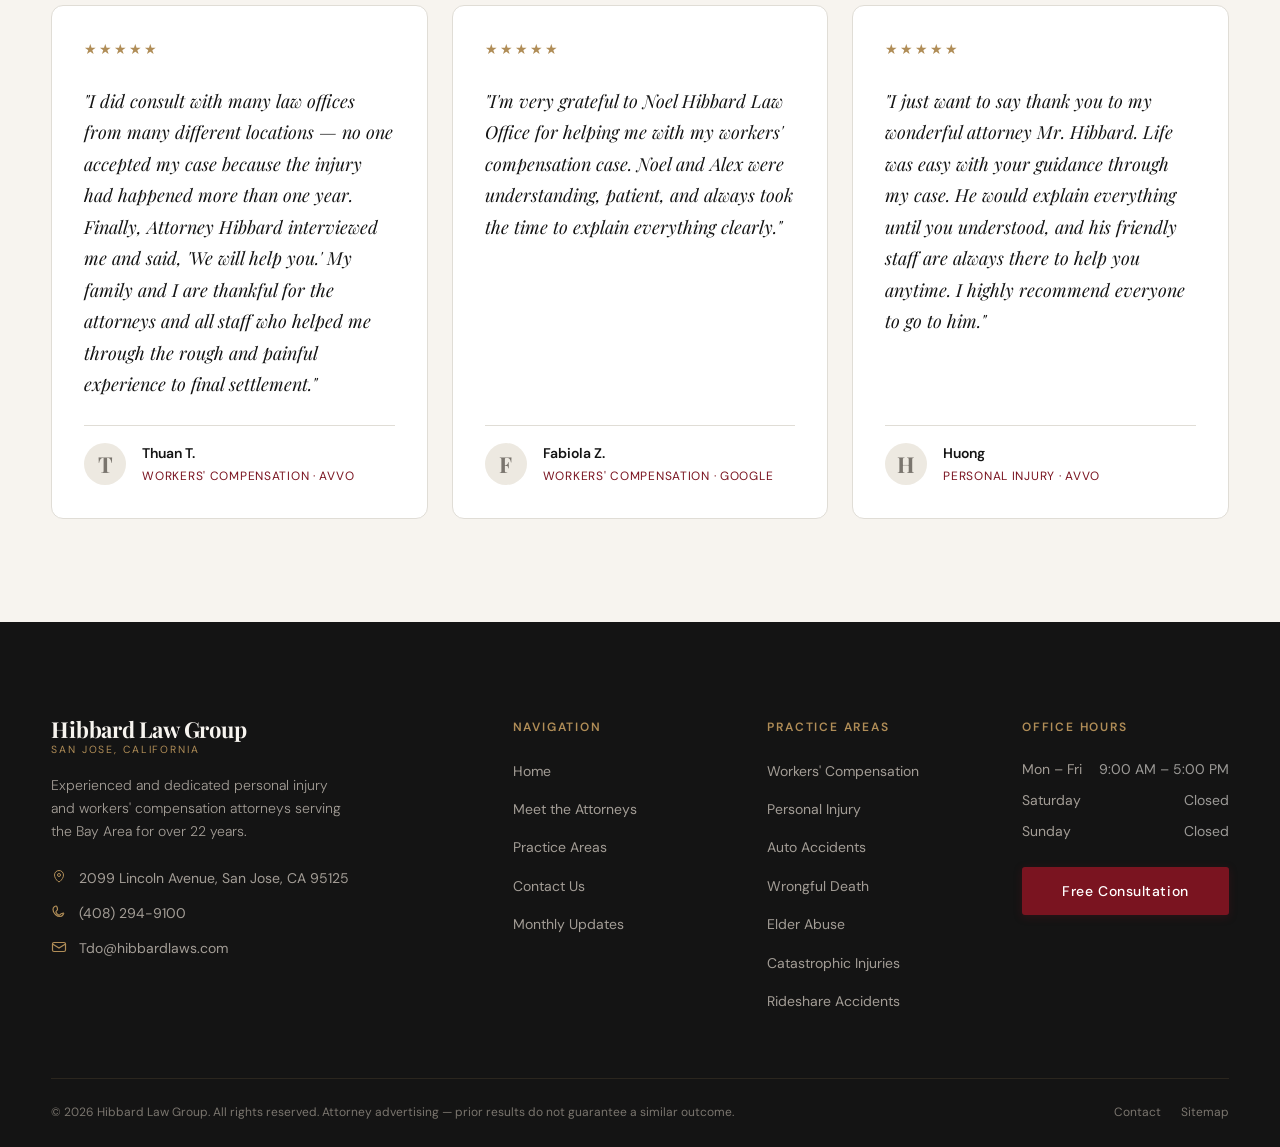
==== commit 6f38bacd: "Remove 'Scroll' text from hero section Co-Authored-By: Claude Sonnet 4.6 <noreply@anthropic.com>" ====
--- a/index.html
+++ b/index.html
@@ -216,7 +216,7 @@
 
       <div class="hero__scroll" aria-hidden="true">
         <div class="hero__scroll-line"></div>
-        <span class="hero__scroll-text">Scroll</span>
+        <span class="hero__scroll-text"></span>
       </div>
     </section>
 
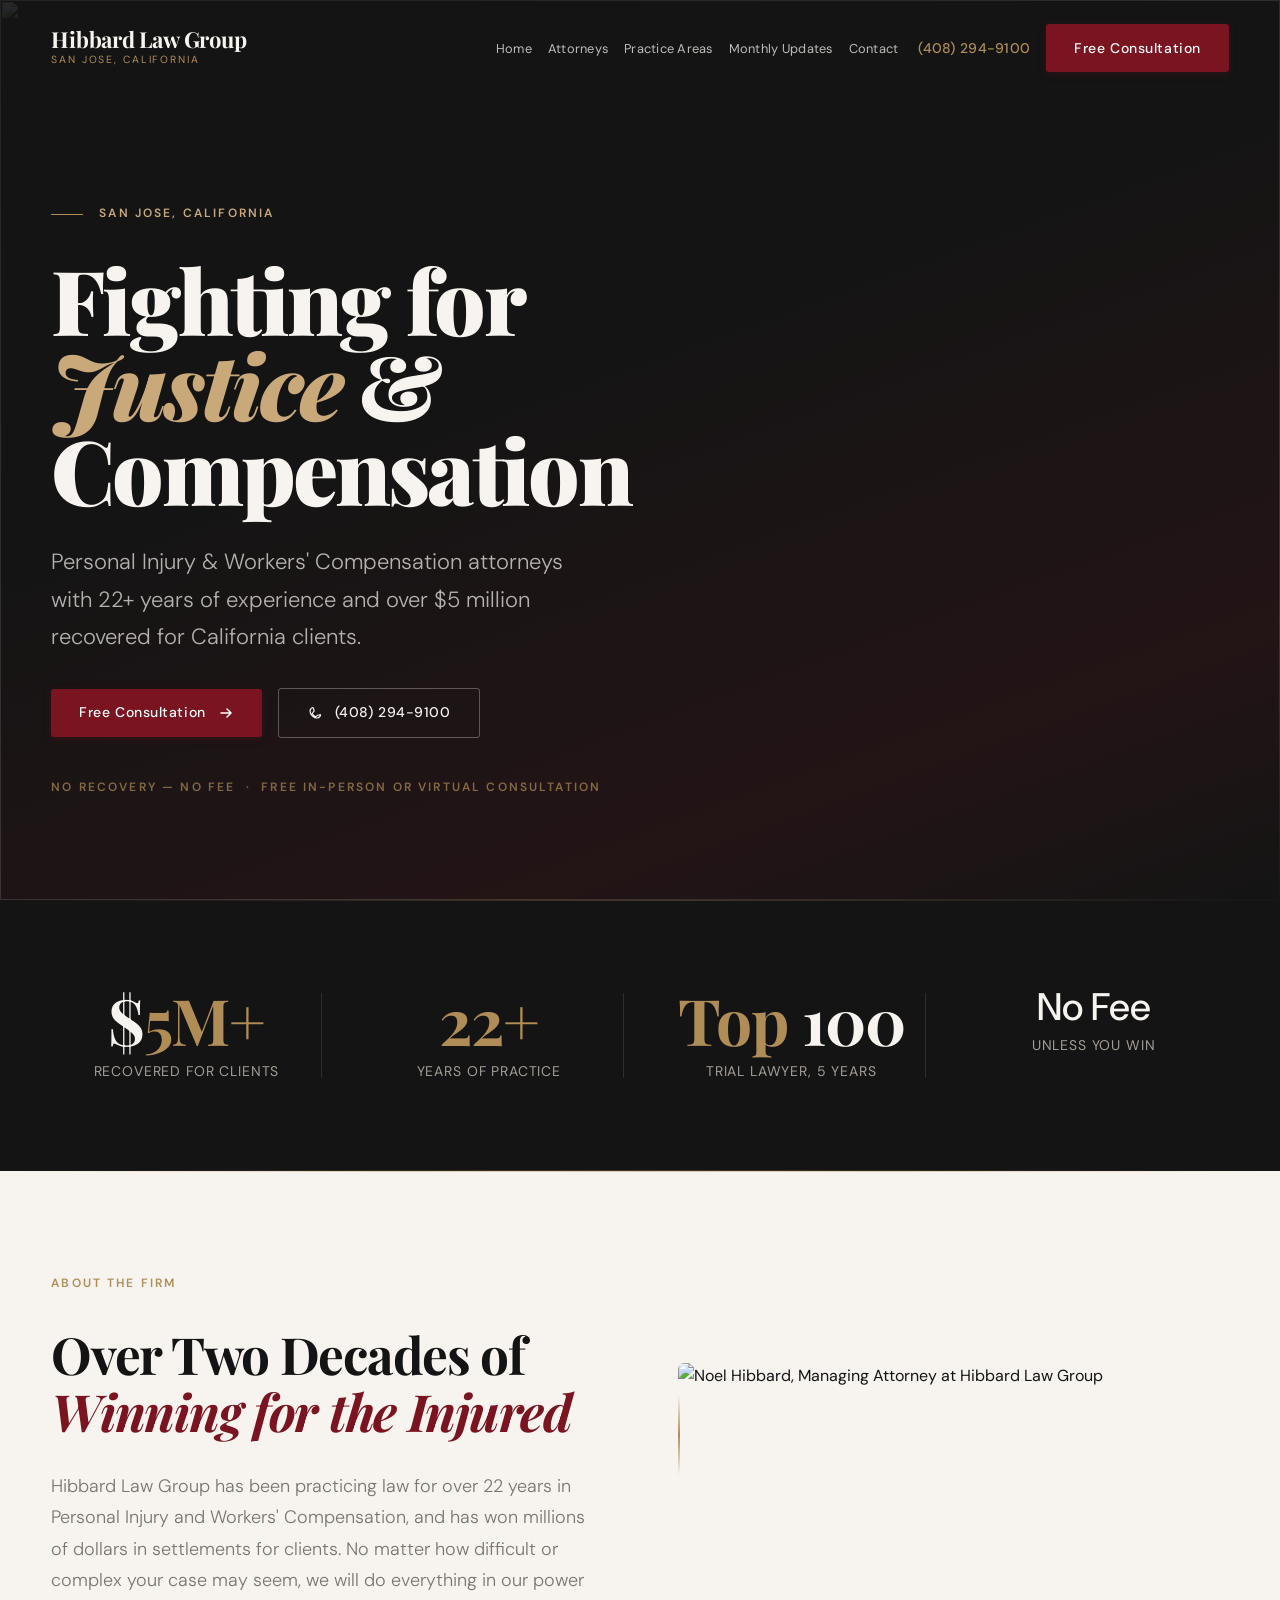
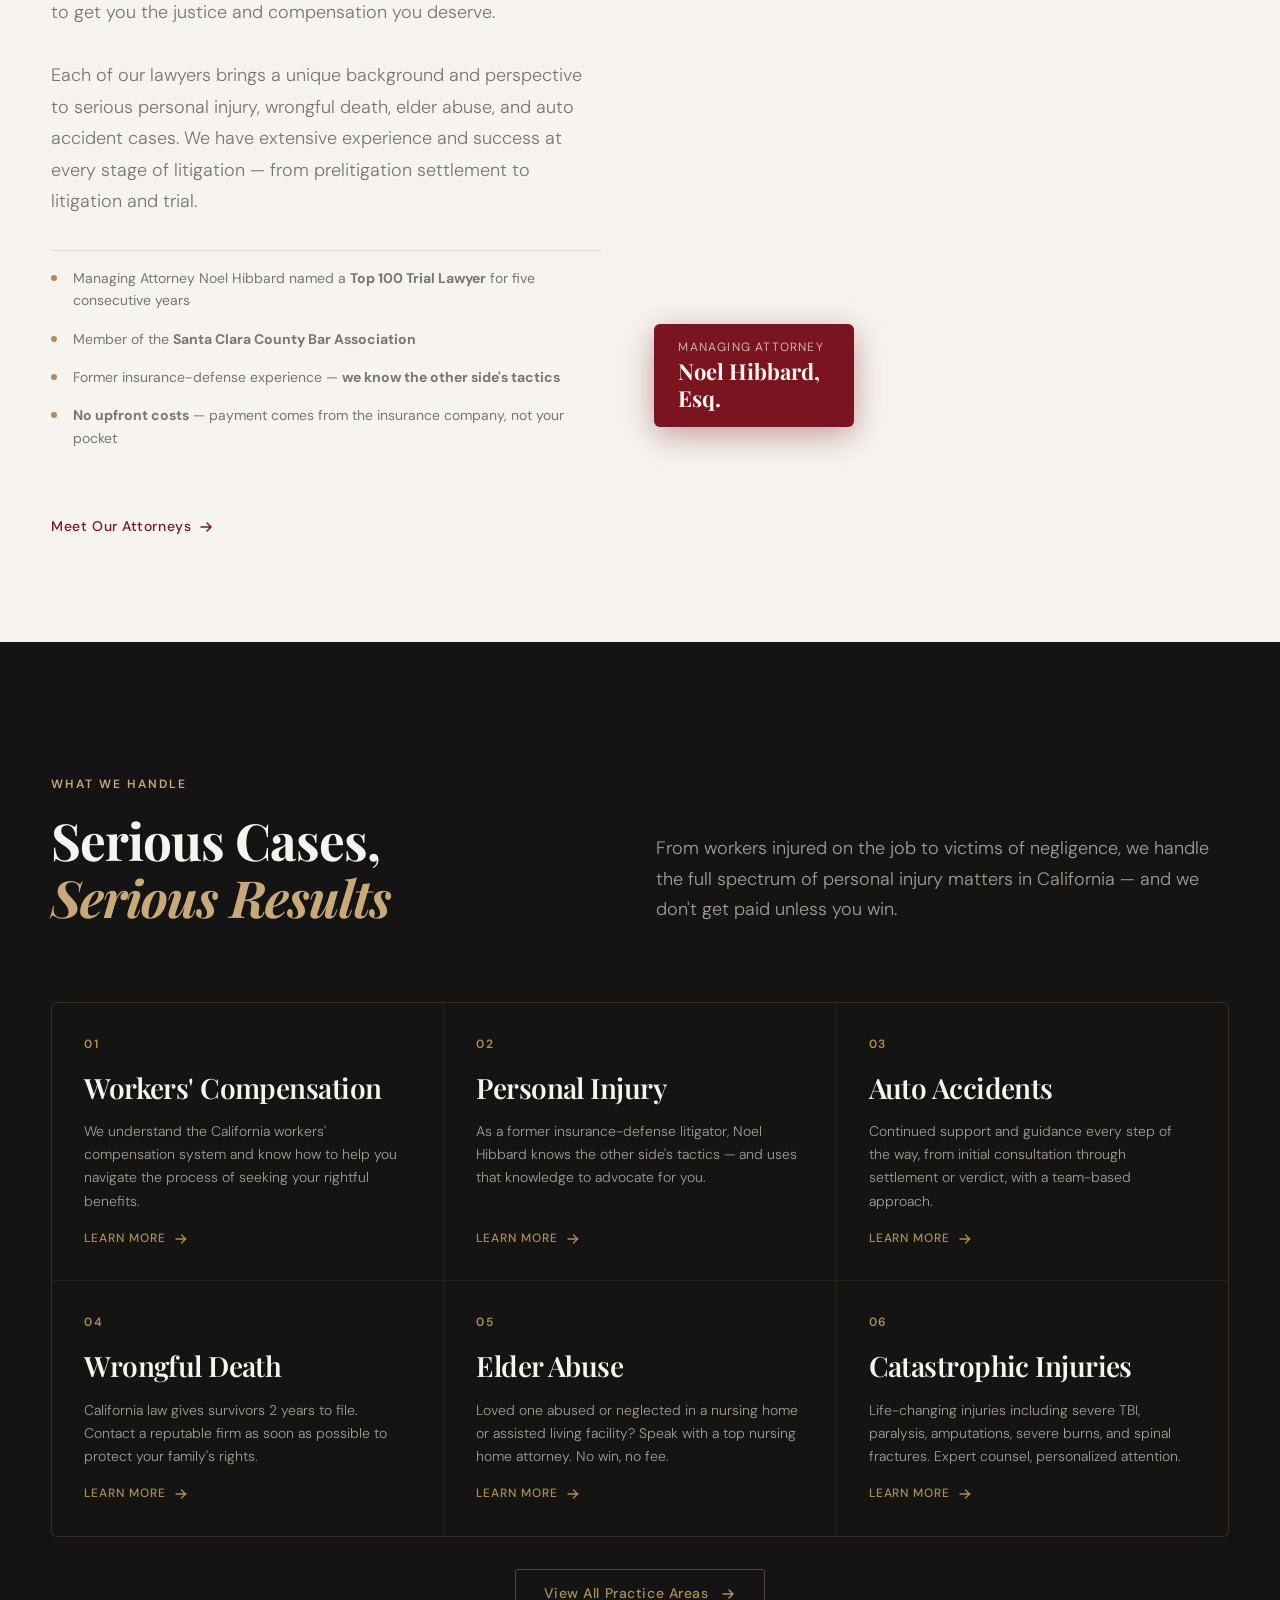
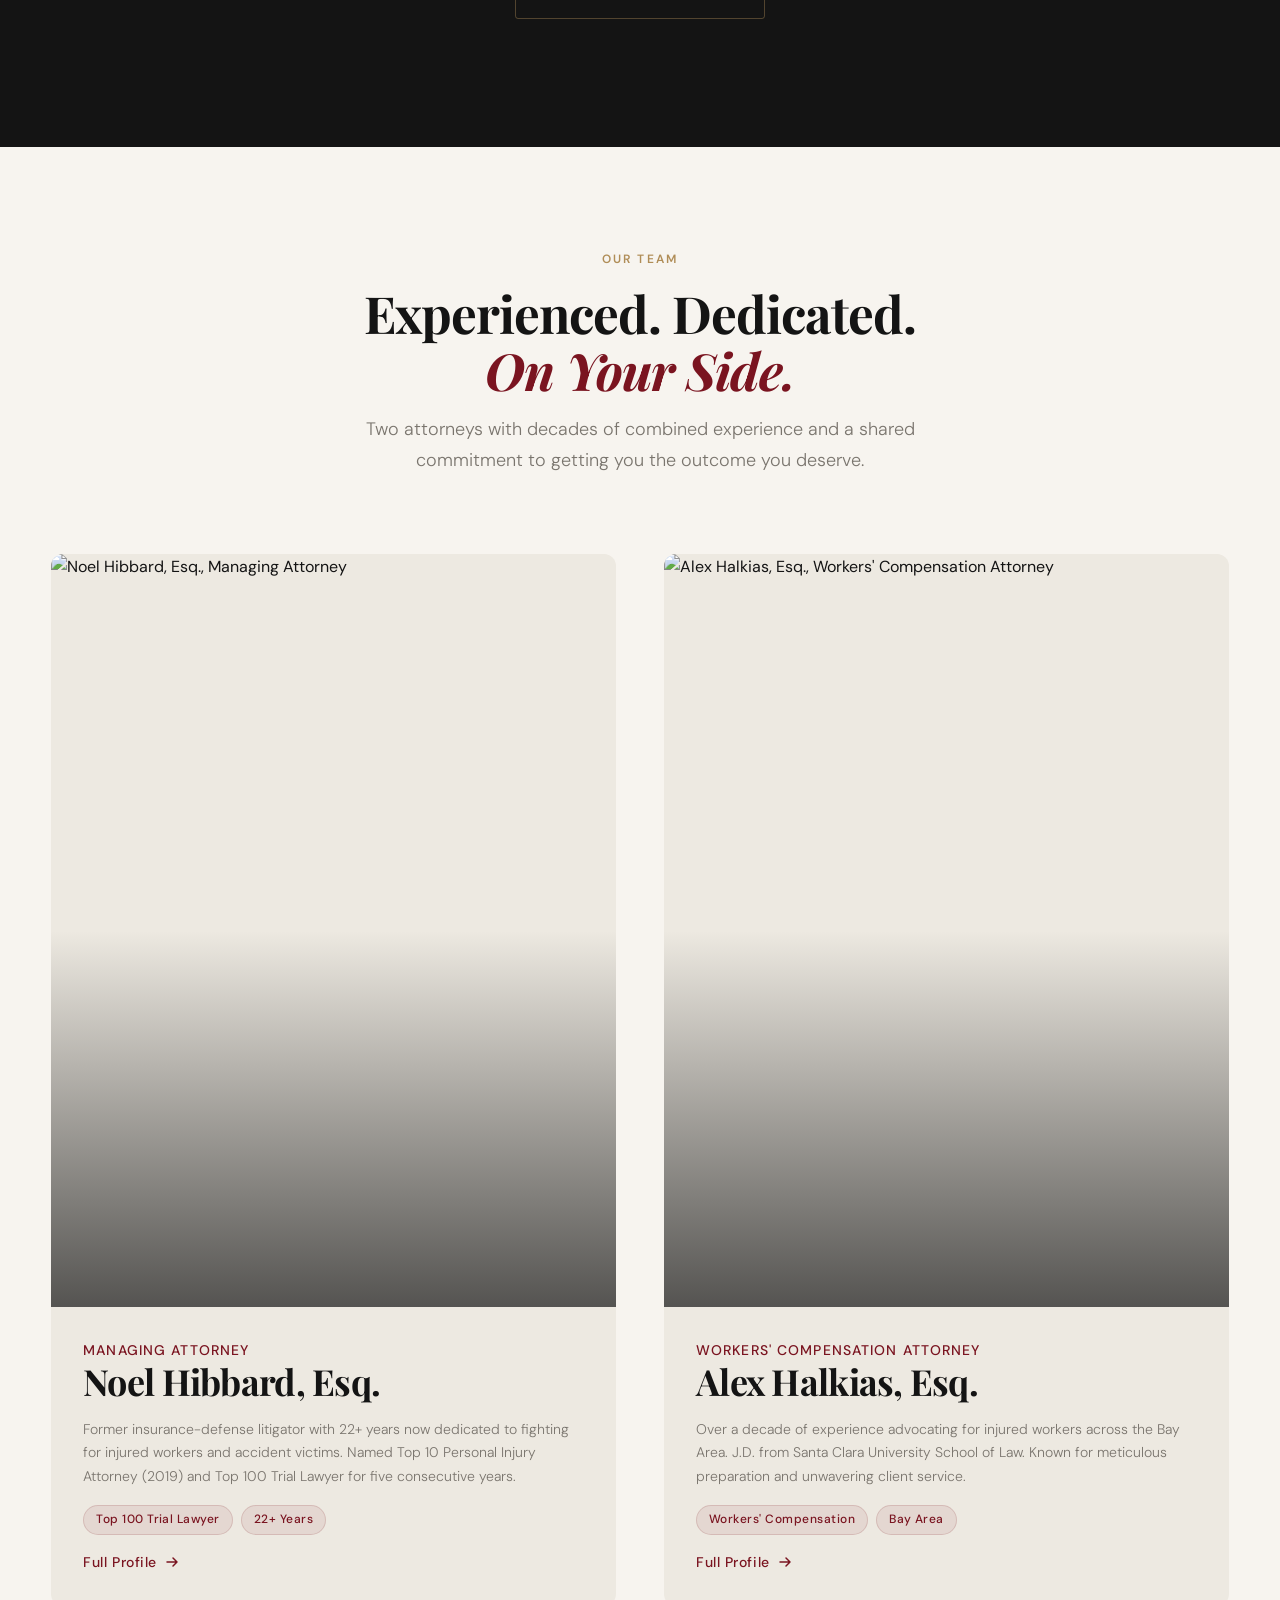
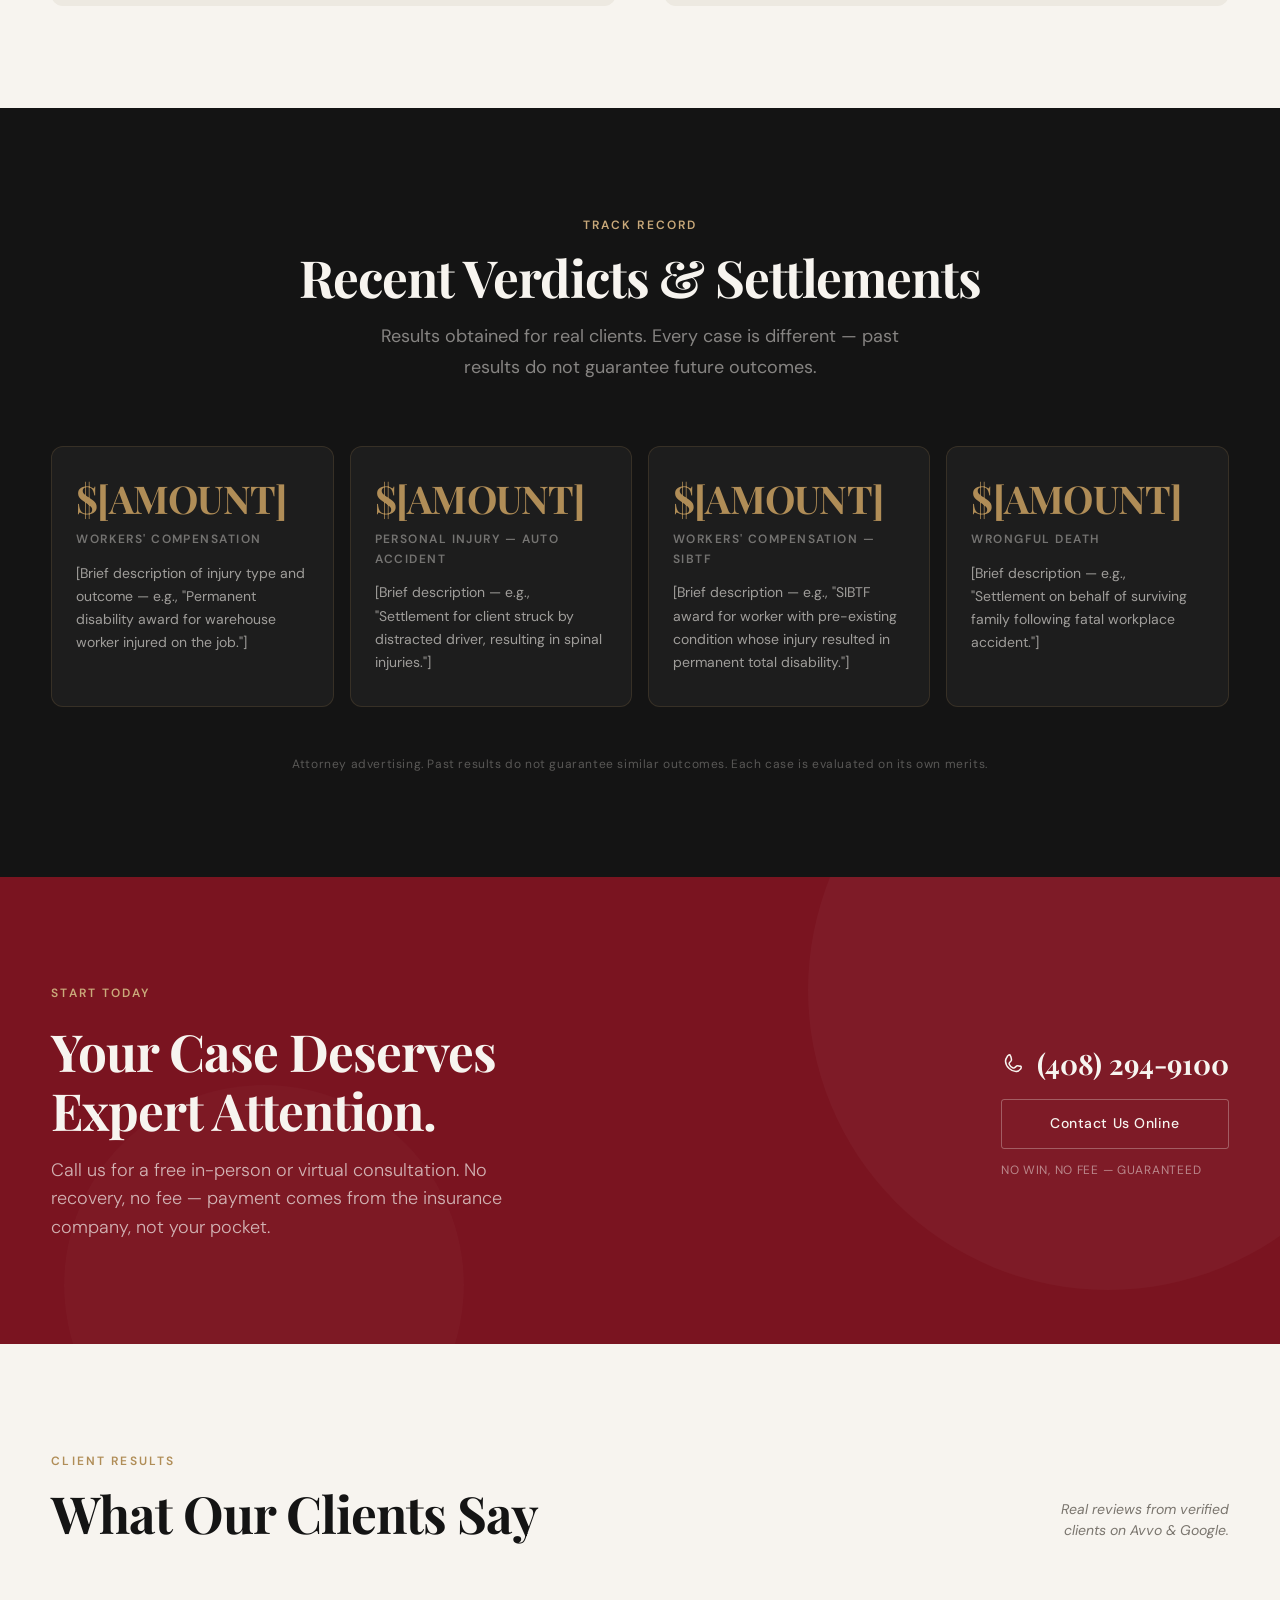
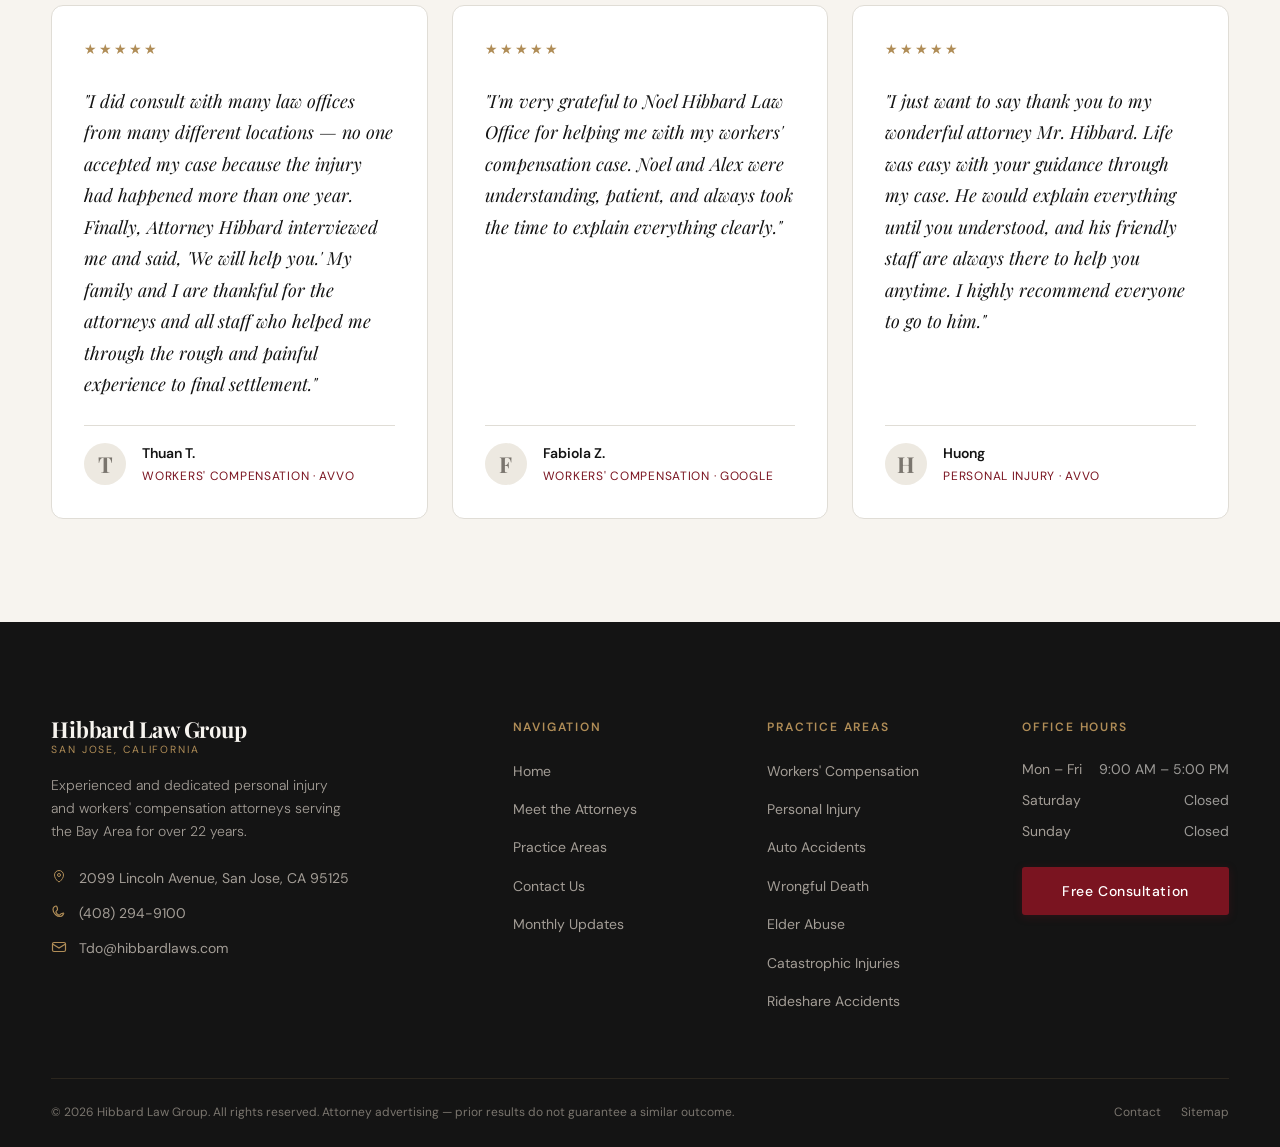
==== commit 283bd0bc: "Remove scroll indicator from hero; bump CSS to v5 across all pages Co-Authored-By: Claude Sonnet 4.6" ====
--- a/index.html
+++ b/index.html
@@ -26,7 +26,7 @@
   <link rel="icon" type="image/svg+xml" href="data:image/svg+xml,<svg xmlns='http://www.w3.org/2000/svg' viewBox='0 0 100 100'><rect width='100' height='100' rx='8' fill='%237A1420'/><text y='.9em' font-size='80' text-anchor='middle' x='50' fill='white' font-family='Georgia,serif' font-weight='700'>H</text></svg>" />
 
   <!-- CSS -->
-  <link rel="stylesheet" href="assets/css/styles.css?v=4" />
+  <link rel="stylesheet" href="assets/css/styles.css?v=5" />
 
   <!-- JSON-LD Schema -->
   <script type="application/ld+json">
@@ -214,10 +214,6 @@
         </div>
       </div>
 
-      <div class="hero__scroll" aria-hidden="true">
-        <div class="hero__scroll-line"></div>
-        <span class="hero__scroll-text"></span>
-      </div>
     </section>
 
     <!-- ── STATS BAND ── -->
